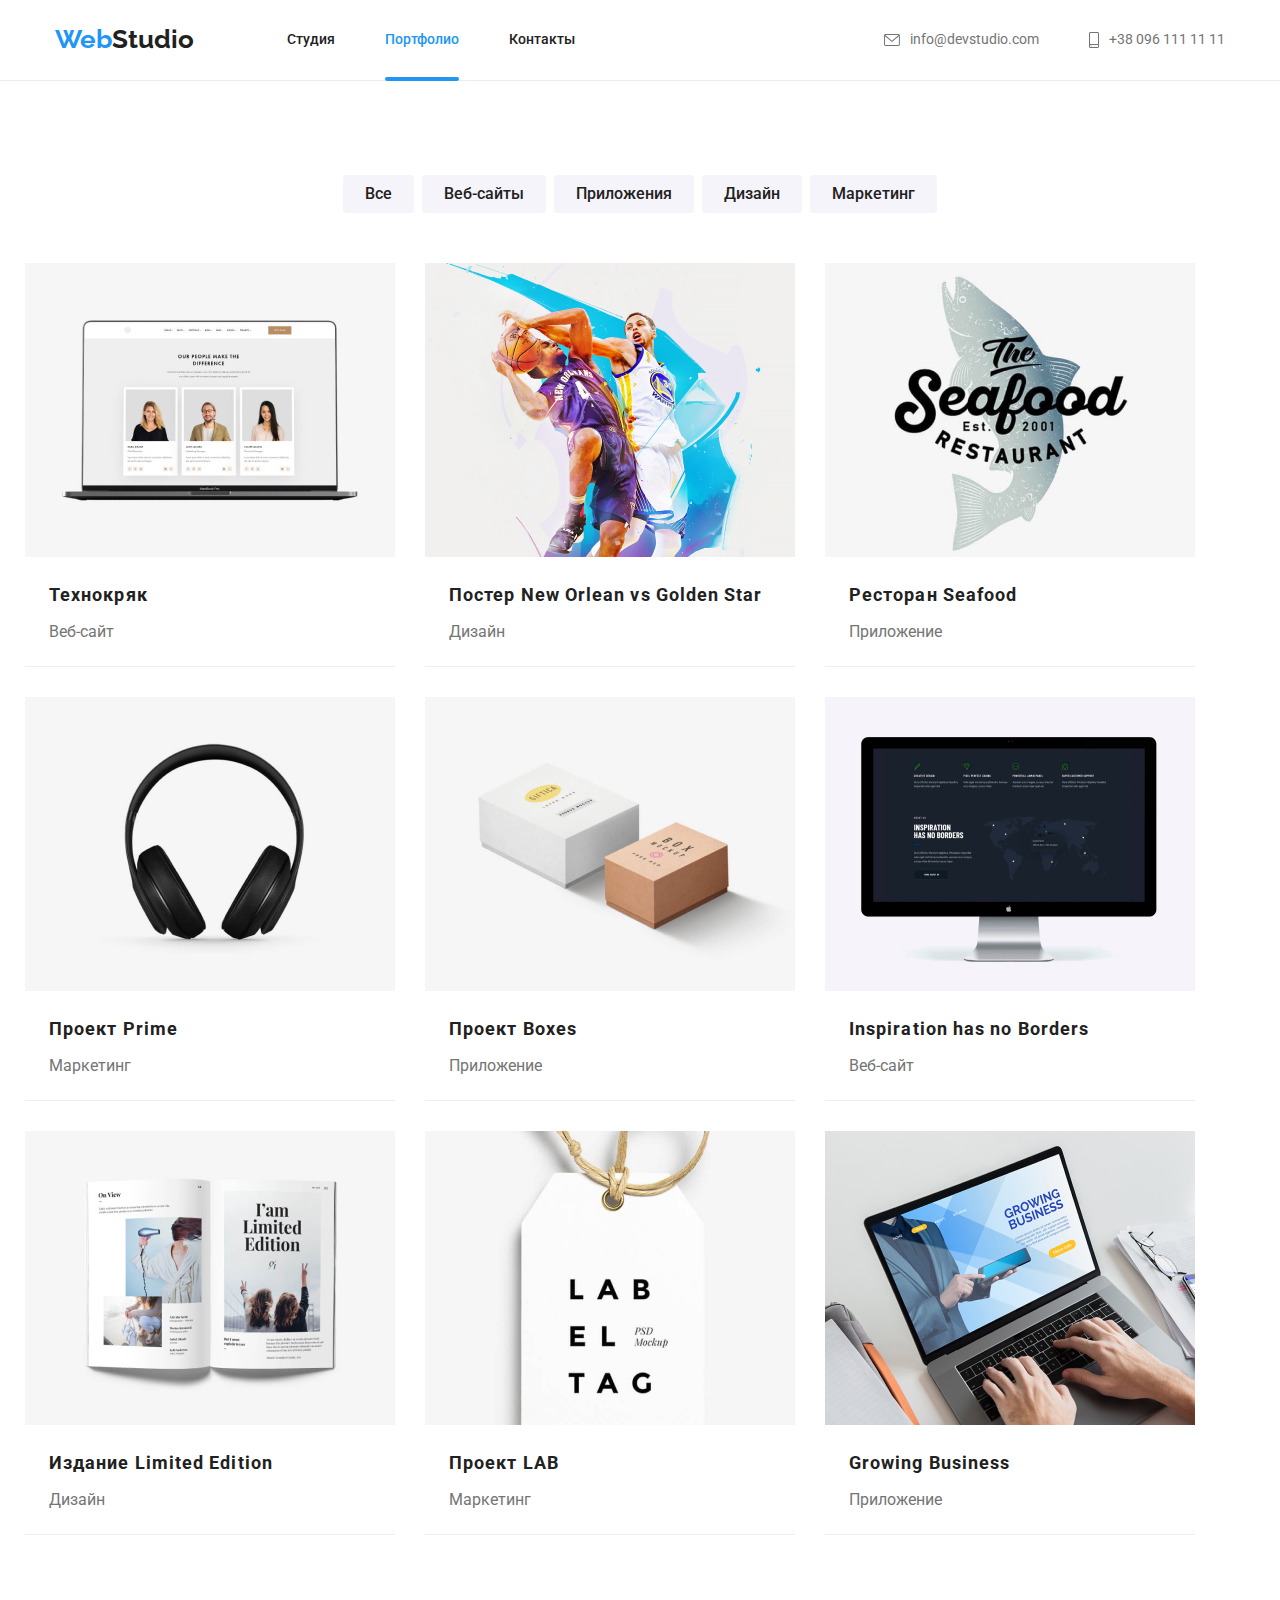
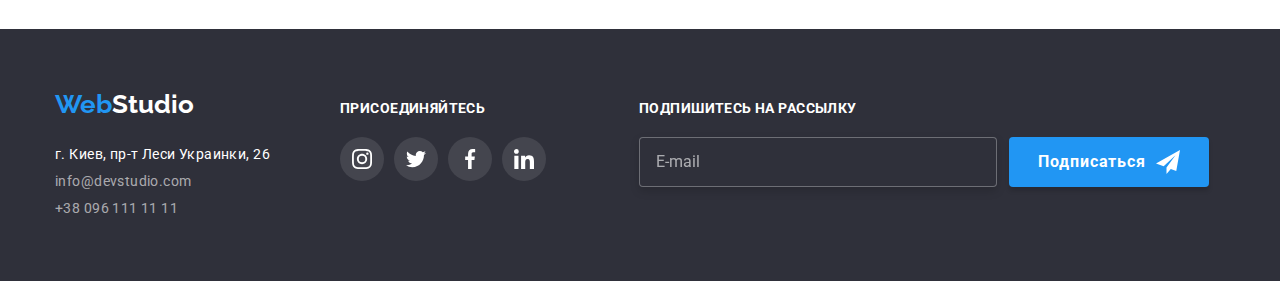
==== portfolio.html @ 7eef2702 "added files" ====
<!DOCTYPE html>
<html lang="ru">

<head>
    <meta charset="UTF-8">
    <meta http-equiv="X-UA-Compatible" content="IE=edge">
    <meta name="viewport" content="width=device-width, initial-scale=1.0">
    <title>Портфолио</title>
    <link
        href="https://fonts.googleapis.com/css2?family=Raleway:wght@700&family=Roboto:ital,wght@0,500;0,700;0,900;1,400&display=swap"
        rel="stylesheet">
    <link rel="stylesheet" href="https://cdnjs.cloudflare.com/ajax/libs/modern-normalize/1.1.0/modern-normalize.min.css">
    <link rel="stylesheet" href="./css/portfolio.min.css">
</head>

<body>
    <!--Шапка страницы-->
    <header class="page-header">
        <!--Навигация на другие страницы-->
        <nav class="container navigation">
            <a href="#" class="logo link">Web<span class="logo-header">Studio</span></a>
            <ul class="site-nav list">
                <li class="site-nav__item">
                    <a href="./index.html" class="site-nav__link link">Студия</a>
                </li>
                <li class="site-nav__item">
                    <a href="./portfolio.html" class="site-nav__link link site-nav__link--active">Портфолио</a>
                </li>
                <li class="site-nav__item">
                    <a href="#" class="site-nav__link link">Контакты</a>
                </li>
            </ul>
    
            <ul class="list auth-nav">
                <li class="auth-nav__item">
                    <a href="mailto:info@devstudio.com" class="link">
                        <svg class="auth-nav-icon" width="16px" height="12px">
                            <use href="./images/icons.svg#icon-envelope-hover"></use>
                        </svg>
                        info@devstudio.com
                    </a>
                </li>
                <li class="auth-nav__item">
                    <a href="tel:+380961111111" class="link">
                        <svg class="auth-nav-icon" width="10px" height="16px">
                            <use href="./images/icons.svg#icon-smartphone"></use>
                        </svg> +38 096 111 11 11
                    </a>
                </li>
            </ul>
        </nav>
    </header>


<!--Уникальный контент страницы-->
<main>
    <!-- specialization-section -->
    <section class="specialization-section">
        <div class="container">
        <h1 hidden>Наши работы</h1>
        <ul class="list specialization-box">
            <li class="specialization-box__item"><button type="button" class="button button-filter" style="
              border: none;
            ">Все</button></li>
            <li class="specialization-box__item"><button type="button" class="button button-filter" style="
              border: none;
            ">Веб-сайты</button></li>
            <li class="specialization-box__item"><button type="button" class="button button-filter" style="
              border: none;
            ">Приложения</button></li>
            <li class="specialization-box__item"><button type="button" class="button button-filter" style="
              border: none;
            ">Дизайн</button></li>
            <li class="specialization-box__item"><button type="button" class="button button-filter" style="
              border: none;
            ">Маркетинг</button></li>
        </ul>
         <!-- Card set -->
        <ul class="list card-set">
            <li class="card-set__item">
                <div class="samples-card">
                    <a href="#" class="samples-card__link link">
                        <div class="samples-card-thumb">
                <img src="./images/img_portfolio1.jpg" alt="Изображение нашего сайта" width="370" height="294">
                <p class="samples-card-thumb__text">Технокряк это современная площадка распространения коронавируса. Компании используют эту
                    платформу для цифрового
                    шпионажа и атак на защищённые сервера конкурентов.</p>
                </div>
                <div class="samples-card-content">
                <h2 class="samples-card-content__title">Технокряк</h2>
                <p class="samples-card-content__paragraph">Веб-сайт</p>
                </div>
            </a>
            </div>
            </li>

            <li class="card-set__item">
                <div class="samples-card">
                <a href="#" class="samples-card__link link">
                    <div class="samples-card-thumb">
                <img src="./images/img_portfolio2.jpg" alt="Изображение постера" width="370" height="294">
                <p class="samples-card-thumb__text">Технокряк это современная площадка распространения коронавируса. Компании используют эту
                    платформу для цифрового
                    шпионажа и атак на защищённые сервера конкурентов.</p>
                </div>
                <div class="samples-card-content">
                    <h2 class="samples-card-content__title">Постер New Orlean vs Golden Star</h2>
                <p  class="samples-card-content__paragraph">Дизайн</p>
                </div>
                </a>
                </div>
            </li>

            <li class="card-set__item">
                <div class="samples-card">
                    <a href="#" class="samples-card__link link">
                         <div class="samples-card-thumb">
                <img src="./images/img_portfolio3.jpg" alt="Логотип ресторана" width="370" height="294">
                <p class="samples-card-thumb__text">Технокряк это современная площадка распространения коронавируса. Компании используют эту
                    платформу для цифрового
                    шпионажа и атак на защищённые сервера конкурентов.</p>
                </div>
                <div class="samples-card-content">
                    <h2 class="samples-card-content__title">Ресторан Seafood</h2>
                <p  class="samples-card-content__paragraph">Приложение</p>
                </div>
                </a>
                </div>
            </li>
            
            <li class="card-set__item">
                <div class="samples-card">
                    <a href="#" class="samples-card__link link">
                        <div class="samples-card-thumb">
                <img src="./images/img_portfolio4.jpg" alt="Изображение наушников" width="370" height="294">
                <p class="samples-card-thumb__text">Технокряк это современная площадка распространения коронавируса. Компании используют эту
                    платформу для цифрового
                    шпионажа и атак на защищённые сервера конкурентов.</p>
                </div>
                <div class="samples-card-content">
                <h2 class="samples-card-content__title">Проект Prime</h2>
                <p class="samples-card-content__paragraph">Маркетинг</p>
                </div>
                </a>
                </div>
            </li>

            <li class="card-set__item">
                <div class="samples-card">
                    <a href="#" class="samples-card__link link">
                        <div class="samples-card-thumb">
                <img src="./images/img_portfolio5.jpg" alt="Изображение двух контейнеров" width="370" height="294">
                <p class="samples-card-thumb__text">Технокряк это современная площадка распространения коронавируса. Компании используют эту
                    платформу для цифрового
                    шпионажа и атак на защищённые сервера конкурентов.</p>
                </div>
                <div class="samples-card-content">
                <h2 class="samples-card-content__title">Проект Boxes</h2>
                <p class="samples-card-content__paragraph">Приложение</p>
                </div>
                </a>
                </div>
            </li>

            <li class="card-set__item">
                <div class="samples-card">
                    <a href="#" class="samples-card__link link">
                        <div class="samples-card-thumb">
                <img src="./images/img_portfolio6.jpg" alt="Изображение монитора" width="370" height="294">
                <p class="samples-card-thumb__text">Технокряк это современная площадка распространения коронавируса. Компании используют эту
                    платформу для цифрового
                    шпионажа и атак на защищённые сервера конкурентов.</p>
                </div>
                <div class="samples-card-content">
                <h2 class="samples-card-content__title">Inspiration has no Borders</h2>
                <p class="samples-card-content__paragraph">Веб-сайт</p>
                </div>
                </a>
                </div>
            </li>

            <li class="card-set__item">
                <div class="samples-card">
                    <a href="#" class="samples-card__link link">
                        <div class="samples-card-thumb">
                <img src="./images/img_portfolio7.jpg" alt="Изображение журнала" width="370" height="294">
                <p class="samples-card-thumb__text">Технокряк это современная площадка распространения коронавируса. Компании используют эту
                    платформу для цифрового
                    шпионажа и атак на защищённые сервера конкурентов.</p>
                </div>
                <div class="samples-card-content">
                <h2 class="samples-card-content__title">Издание Limited Edition</h2>
                <p class="samples-card-content__paragraph">Дизайн</p>
                </div>
                </a>
                </div>
            </li>

            <li class="card-set__item">
                <div class="samples-card">
                    <a href="#" class="samples-card__link link">
                        <div class="samples-card-thumb">
                <img src="./images/img_portfolio8.jpg" alt="Изображение мокапа" width="370" height="294">
                <p class="samples-card-thumb__text">Технокряк это современная площадка распространения коронавируса. Компании используют эту
                    платформу для цифрового
                    шпионажа и атак на защищённые сервера конкурентов.</p>
                </div>
                <div class="samples-card-content">
                <h2 class="samples-card-content__title">Проект LAB</h2>
                <p class="samples-card-content__paragraph">Маркетинг</p>
                </div>
                </a>
                </div>
            </li>

            <li class="card-set__item">
                <div class="samples-card">
                    <a href="#" class="samples-card__link link">
                        <div class="samples-card-thumb">
                <img src="./images/img_portfolio9.jpg" alt="Изображение ноутбука" width="370" height="294">
                <p class="samples-card-thumb__text">Технокряк это современная площадка распространения коронавируса. Компании используют эту
                    платформу для цифрового
                    шпионажа и атак на защищённые сервера конкурентов.</p>
                </div>
                <div class="samples-card-content">
                <h2 class="samples-card-content__title">Growing Business</h2>
                <p class="samples-card-content__paragraph">Приложение</p>
                </div>
                </a>
                </div>
            </li>
        </ul>
        </div>
    </section>
</main>

<!--Подвал страницы-->
<footer class="footer-section">
    <div class="container footer-section__container">
        <div class="footer-contacts">
            <a href="#" class="logo link">Web<span class="logo-footer">Studio</span></a>
            <address class="address-section">
                <ul class="list address-list">
                    <li>
                        <a href="https://goo.gl/maps/5yWBygAn3DSMYk9E9" class="link address-list__link">г. Киев, пр-т
                            Леси Украинки,
                            26</a>
                    </li>
                    <li>
                        <a href="mailto:info@devstudio.com" class="link address-list__contacts">info@devstudio.com</a>
                    </li>
                    <li>
                        <a href="tel:+380961111111" class="address-list__contacts">+38 096 111 11 11</a>
                    </li>
                </ul>
            </address>
        </div>
        <div class="footer-social-links">
            <h3 class="footer-social-links__title">присоединяйтесь</h3>
            <ul class="footer-social-list list">
                <li class="footer-social-list__item">
                    <a href="#" class="footer-social-list__link link" aria-label="instagram">
                        <svg class="footer-social-list__icon" width="20" height="20">
                            <use href="images/icons.svg#icon-instagram-2"></use>
                        </svg>
                    </a>
                </li>
                <li class="footer-social-list__item">
                    <a href="#" class="footer-social-list__link link" aria-label="instagram">
                        <svg class="footer-social-list__icon" width="20" height="20">
                            <use href="images/icons.svg#icon-twitter-1"></use>
                        </svg>
                    </a>
                </li>
                <li class="footer-social-list__item">
                    <a href="#" class="footer-social-list__link link" aria-label="instagram">
                        <svg class="footer-social-list__icon" width="20" height="20">
                            <use href="images/icons.svg#icon-facebook-1"></use>
                        </svg>
                    </a>
                </li>
                <li class="footer-social-list__item">
                    <a href="#" class="footer-social-list__link link" aria-label="instagram">
                        <svg class="footer-social-list__icon" width="20" height="20">
                            <use href="images/icons.svg#icon-linkedin-1"></use>
                        </svg>
                    </a>
                </li>
            </ul>
        </div>

        <form>
            <label for="email">
                <span class="subscription__title">подпишитесь на рассылку</span>
            </label>
            <div class="subscription">
                <input type="email" name="email" id="email" placeholder="E-mail" class="subscription__input-footer">
                <div>
                    <button type="submit" class="button-form">Подписаться
                        <svg class="subscription__icon" width="24" height="24">
                            <use href="/images/icons.svg#icon-icon-send"></use>
                        </svg>
                    </button>
                </div>
            </div>
        </form>
    </div>
</footer>
</body>

</html>
---- css/portfolio.min.css ----
body{background-color:#fff;color:#757575;font-family:Roboto, sans-serif}img{display:block;max-width:100%;height:auto}.container{width:1200px;margin-left:auto;margin-right:auto;padding:0 15px}.link{color:inherit;text-decoration:none;-webkit-transition:color var(--animation-time) var(--main-timing-function);-o-transition:color var(--animation-time) var(--main-timing-function);transition:color var(--animation-time) var(--main-timing-function)}.link:hover,.link:focus{color:#2196f3}h1,h2,h3,h4,h5,h6,p,ul{margin-top:0;margin-bottom:0}.list{list-style:none;margin:0;padding:0}.logo{color:#2196f3;font-family:Raleway, sans-serif;font-weight:bold;font-size:26px;line-height:1.2}.logo-header{color:#212121}.logo-footer{color:#fff;margin-bottom:20px}.button{display:inline-block;-webkit-border-radius:4px;border-radius:4px;border:none;color:#212121;font-family:Roboto, sans-serif;font-size:16px;line-height:1.6;cursor:pointer;text-align:center;-webkit-transition:background-color 250ms cubic-bezier(0.4, 0, 0.2, 1),color 250ms cubic-bezier(0.4, 0, 0.2, 1);-o-transition:background-color 250ms cubic-bezier(0.4, 0, 0.2, 1),color 250ms cubic-bezier(0.4, 0, 0.2, 1);transition:background-color 250ms cubic-bezier(0.4, 0, 0.2, 1),color 250ms cubic-bezier(0.4, 0, 0.2, 1)}.button-filter{font-family:Roboto, sans-serif;font-weight:500;font-size:16px;line-height:1.6;background-color:#f5f4fa;padding:6px 22px;-webkit-box-align:center;-webkit-align-items:center;-ms-flex-align:center;align-items:center}.button-filter:focus,.button-filter:hover{background-color:#2196f3;color:#fff;-webkit-box-shadow:0px 3px 1px rgba(0,0,0,0.1),0px 1px 2px rgba(0,0,0,0.08),0px 2px 2px rgba(0,0,0,0.12);box-shadow:0px 3px 1px rgba(0,0,0,0.1),0px 1px 2px rgba(0,0,0,0.08),0px 2px 2px rgba(0,0,0,0.12)}.button-studio{font-family:Roboto, sans-serif;font-weight:bold;font-size:16px;line-height:1.9;letter-spacing:0.06em;color:#fff;background-color:#2196f3;padding:10px 32px;min-width:200px;border:none}.visually-hidden{position:absolute;clip:rect(0 0 0 0);width:1px;height:1px;margin:-1px}.page-header{border-bottom:1px solid #ececec}.auth-nav-icon{margin-right:10px;fill:currentColor}.site-nav{display:-webkit-box;display:-webkit-flex;display:-ms-flexbox;display:flex;margin-left:93px}.site-nav .site-nav__item+.site-nav__item{margin-left:50px}.site-nav .link{display:block;color:#212121;font-weight:500;font-size:14px;line-height:1.14}.site-nav__link{position:relative;display:block;padding-top:15px;padding-bottom:15px}.site-nav__link.site-nav__link--active::after{content:"";position:absolute;left:0;bottom:-18px;width:100%;height:4px;background-color:#2196f3;-webkit-border-radius:2px;border-radius:2px;-webkit-transform:scaleX(1);-ms-transform:scaleX(1);transform:scaleX(1)}.site-nav__link::after{content:"";-webkit-transform:scaleX(0);-ms-transform:scaleX(0);transform:scaleX(0);-webkit-transition:-webkit-transform 250ms cubic-bezier(0.4, 0, 0.2, 1);transition:-webkit-transform 250ms cubic-bezier(0.4, 0, 0.2, 1);-o-transition:transform 250ms cubic-bezier(0.4, 0, 0.2, 1);transition:transform 250ms cubic-bezier(0.4, 0, 0.2, 1);transition:transform 250ms cubic-bezier(0.4, 0, 0.2, 1), -webkit-transform 250ms cubic-bezier(0.4, 0, 0.2, 1)}.site-nav__link:hover::after,.site-nav__link:focus::after{content:"";position:absolute;left:0;bottom:-18px;width:100%;height:4px;background-color:#2196f3;-webkit-border-radius:2px;border-radius:2px;-webkit-transform:scaleX(1);-ms-transform:scaleX(1);transform:scaleX(1)}.auth-nav{display:-webkit-box;display:-webkit-flex;display:-ms-flexbox;display:flex;margin-left:auto;-webkit-box-align:center;-webkit-align-items:center;-ms-flex-align:center;align-items:center}.auth-nav .auth-nav__item+.auth-nav__item{margin-left:50px}.auth-nav .link{display:-webkit-box;display:-webkit-flex;display:-ms-flexbox;display:flex;-webkit-box-align:center;-webkit-align-items:center;-ms-flex-align:center;align-items:center;font-family:Roboto;font-weight:500px;font-size:14px;line-height:1.14;letter-spacing:2%}.site-nav__link.site-nav__link--active{color:#2196f3}.navigation{display:-webkit-box;display:-webkit-flex;display:-ms-flexbox;display:flex;-webkit-box-align:center;-webkit-align-items:center;-ms-flex-align:center;align-items:center;-webkit-box-pack:justify;-webkit-justify-content:space-between;-ms-flex-pack:justify;justify-content:space-between;padding-top:15px;padding-bottom:15px;min-height:80px}.specialization-section{margin-top:94px;margin-bottom:94px;-webkit-box-align:center;-webkit-align-items:center;-ms-flex-align:center;align-items:center}.specialization-box{display:-webkit-box;display:-webkit-flex;display:-ms-flexbox;display:flex;-webkit-box-pack:center;-webkit-justify-content:center;-ms-flex-pack:center;justify-content:center;margin-bottom:50px;margin-top:94px}.specialization-box .specialization-box__item+.specialization-box__item{margin-left:8px}.specialization-box__item{font-family:Roboto, sans-serif}.card-set{display:-webkit-box;display:-webkit-flex;display:-ms-flexbox;display:flex;-webkit-flex-wrap:wrap;-ms-flex-wrap:wrap;flex-wrap:wrap;margin-left:-30px}.card-set__item{margin-left:30px;margin-top:30px;border-bottom:1px solid #eeeeee;min-height:404px;cursor:pointer}.card-set__item:hover,.card-set__item:focus{-webkit-box-shadow:0px 1px 1px rgba(0,0,0,0.12),0px 4px 4px rgba(0,0,0,0.06),1px 4px 6px rgba(0,0,0,0.16);box-shadow:0px 1px 1px rgba(0,0,0,0.12),0px 4px 4px rgba(0,0,0,0.06),1px 4px 6px rgba(0,0,0,0.16)}.card-set__item:nth-child(-n+3){margin-top:0}.card-set__item:nth-child(3n+1){margin-left:0}.samples-card-content__paragraph{font-size:16px;font-weight:400px;line-height:1.9;padding-left:24px;margin-bottom:12px}.samples-card-content__title{color:#212121;font-family:Roboto, sans-serif;font-size:18px;line-height:2;letter-spacing:0.06em;padding-right:24px;padding-left:24px;margin-top:20px;margin-bottom:4px}.samples-card__link:hover,.samples-card__link:focus{color:#757575}.samples-card-thumb{display:block;position:relative;overflow:hidden}.samples-card-thumb__text{position:absolute;top:0;left:0;width:100%;height:100%;-webkit-transform:translateY(100%);-ms-transform:translateY(100%);transform:translateY(100%);-webkit-transition:-webkit-transform 250ms cubic-bezier(0.4, 0, 0.2, 1);transition:-webkit-transform 250ms cubic-bezier(0.4, 0, 0.2, 1);-o-transition:transform 250ms cubic-bezier(0.4, 0, 0.2, 1);transition:transform 250ms cubic-bezier(0.4, 0, 0.2, 1);transition:transform 250ms cubic-bezier(0.4, 0, 0.2, 1), -webkit-transform 250ms cubic-bezier(0.4, 0, 0.2, 1);padding-left:24px;padding-right:24px;padding-top:63px;padding-bottom:63px;font-family:Roboto, sans-serif;font-size:18px;line-height:1.56;font-weight:400;letter-spacing:0.03em;color:#fff;background-color:rgba(33,150,243,0.9)}.samples-card:hover .samples-card-thumb__text,.samples-card:focus .samples-card-thumb__text{-webkit-transform:translateY(0);-ms-transform:translateY(0);transform:translateY(0)}.footer-section{display:-webkit-box;display:-webkit-flex;display:-ms-flexbox;display:flex;padding-top:60px;padding-bottom:60px;background-color:#2f303a}.footer-section__container{display:-webkit-box;display:-webkit-flex;display:-ms-flexbox;display:flex;-webkit-box-align:baseline;-webkit-align-items:baseline;-ms-flex-align:baseline;align-items:baseline;padding-left:15px;padding-right:15px}.address-section{height:81px;font-style:normal;line-height:1.7}.address-list{display:block}.address-list:not(:last-child){margin-bottom:9px}.address-map{color:#fff;line-height:1.7;text-decoration:none}.address-list__link{color:#fff;font-size:14px;line-height:1.7;letter-spacing:0.03em}.address-list__contacts{color:rgba(255,255,255,0.6);margin-top:9px;font-size:14px;line-height:1.7;letter-spacing:0.03em;text-decoration:none}.footer-contacts .logo{display:block;margin-bottom:20px}.footer-social-links{margin-left:70px;margin-right:93px}.footer-social-links__title{font-family:Roboto;font-style:normal;font-weight:bold;font-size:14px;line-height:1.3;letter-spacing:0.03em;text-transform:uppercase;color:#ffffff;margin-bottom:20px}.footer-social-list{display:-webkit-box;display:-webkit-flex;display:-ms-flexbox;display:flex}.footer-social-list__item{display:-webkit-box;display:-webkit-flex;display:-ms-flexbox;display:flex;height:44px;width:44px}.footer-social-list__item:not(:last-child){margin-right:10px}.footer-social-list__link{display:-webkit-box;display:-webkit-flex;display:-ms-flexbox;display:flex;-webkit-box-align:center;-webkit-align-items:center;-ms-flex-align:center;align-items:center;-webkit-box-pack:center;-webkit-justify-content:center;-ms-flex-pack:center;justify-content:center;width:100%;height:100%;background-color:rgba(255,255,255,0.1);-webkit-border-radius:50px;border-radius:50px;-webkit-transition:fill 250ms cubic-bezier(0.4, 0, 0.2, 1),background-color 250ms cubic-bezier(0.4, 0, 0.2, 1);-o-transition:fill 250ms cubic-bezier(0.4, 0, 0.2, 1),background-color 250ms cubic-bezier(0.4, 0, 0.2, 1);transition:fill 250ms cubic-bezier(0.4, 0, 0.2, 1),background-color 250ms cubic-bezier(0.4, 0, 0.2, 1)}.footer-social-list__link:hover,.footer-social-list__link:focus{fill:#fff;background-color:#2196f3;-webkit-border-radius:50px;border-radius:50px}.footer-social-list__icon{fill:#fff}.subscription{display:-webkit-box;display:-webkit-flex;display:-ms-flexbox;display:flex;-webkit-box-align:end;-webkit-align-items:flex-end;-ms-flex-align:end;align-items:flex-end}.subscription__title{font-family:Roboto;font-style:normal;font-weight:bold;font-size:14px;line-height:1.14;letter-spacing:0.03em;text-transform:uppercase;color:#ffffff}.subscription__input-footer{margin-top:20px;min-width:358px;min-height:50px;background:#2f303a;color:#fff;border:1px solid rgba(255,255,255,0.3);-webkit-box-sizing:border-box;box-sizing:border-box;-webkit-filter:drop-shadow(0px 4px 4px rgba(0,0,0,0.15));filter:drop-shadow(0px 4px 4px rgba(0,0,0,0.15));-webkit-border-radius:4px;border-radius:4px;font-family:Roboto;font-style:normal;font-weight:normal;font-size:16px;line-height:1.25;padding-left:16px;padding-top:14px;padding-bottom:14px;-webkit-transition:fill 250ms cubic-bezier(0.4, 0, 0.2, 1),background-color 250ms cubic-bezier(0.4, 0, 0.2, 1);-o-transition:fill 250ms cubic-bezier(0.4, 0, 0.2, 1),background-color 250ms cubic-bezier(0.4, 0, 0.2, 1);transition:fill 250ms cubic-bezier(0.4, 0, 0.2, 1),background-color 250ms cubic-bezier(0.4, 0, 0.2, 1)}.subscription__input-footer:focus,.subscription__input-footer:hover{border-color:#2196f3}.subscription__input-footer::-webkit-input-placeholder{color:rgba(255,255,255,0.6)}.subscription__input-footer:-ms-input-placeholder{color:rgba(255,255,255,0.6)}.subscription__input-footer::-ms-input-placeholder{color:rgba(255,255,255,0.6)}.subscription__input-footer::placeholder{color:rgba(255,255,255,0.6)}.button-form{display:-webkit-box;display:-webkit-flex;display:-ms-flexbox;display:flex;-webkit-box-align:center;-webkit-align-items:center;-ms-flex-align:center;align-items:center;-webkit-box-pack:center;-webkit-justify-content:center;-ms-flex-pack:center;justify-content:center;min-width:200px;min-height:50px;background:#2196f3;-webkit-box-shadow:0px 4px 4px rgba(0,0,0,0.15);box-shadow:0px 4px 4px rgba(0,0,0,0.15);-webkit-border-radius:4px;border-radius:4px;border:none;font-family:Roboto;font-style:normal;font-weight:bold;font-size:16px;line-height:1.9;letter-spacing:0.06em;color:#ffffff;padding:0;margin-left:12px;cursor:pointer}.subscription__icon{fill:#fff;margin-left:10px}
/*# sourceMappingURL=portfolio.min.css.map */
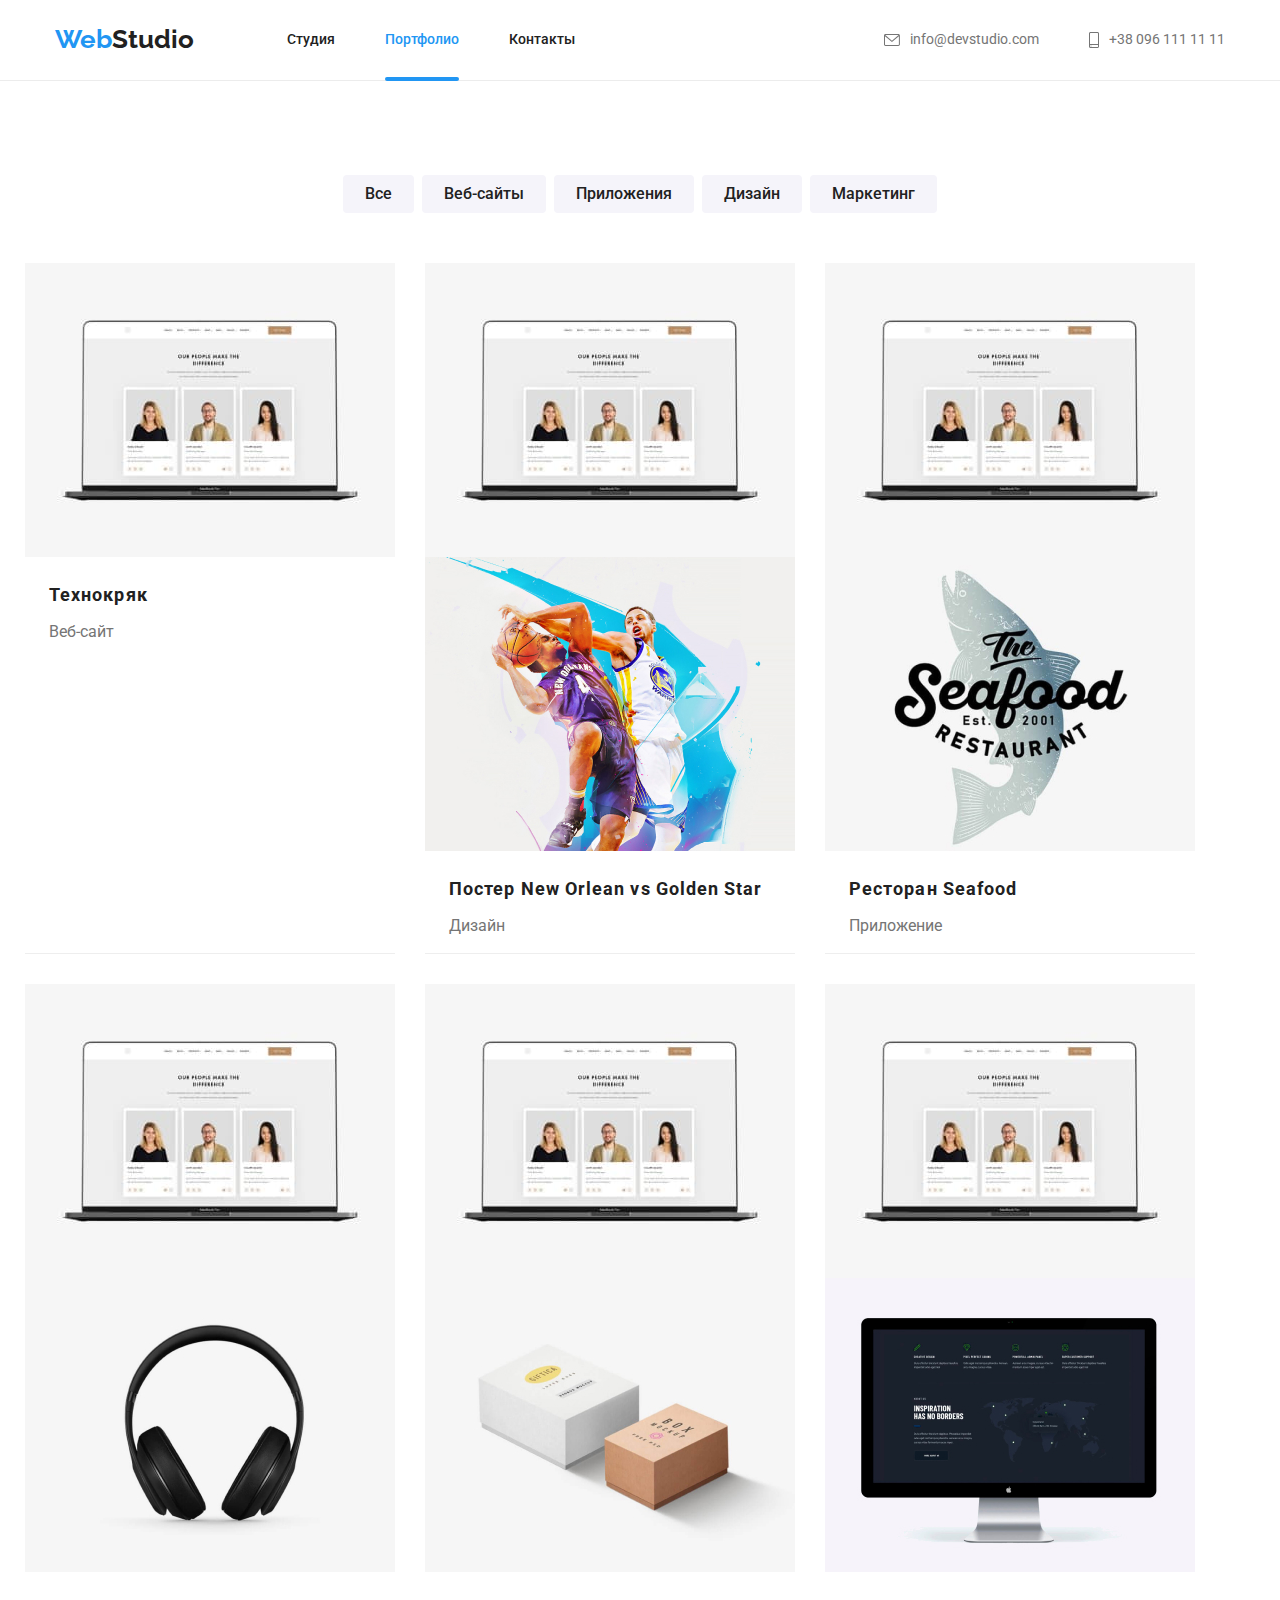
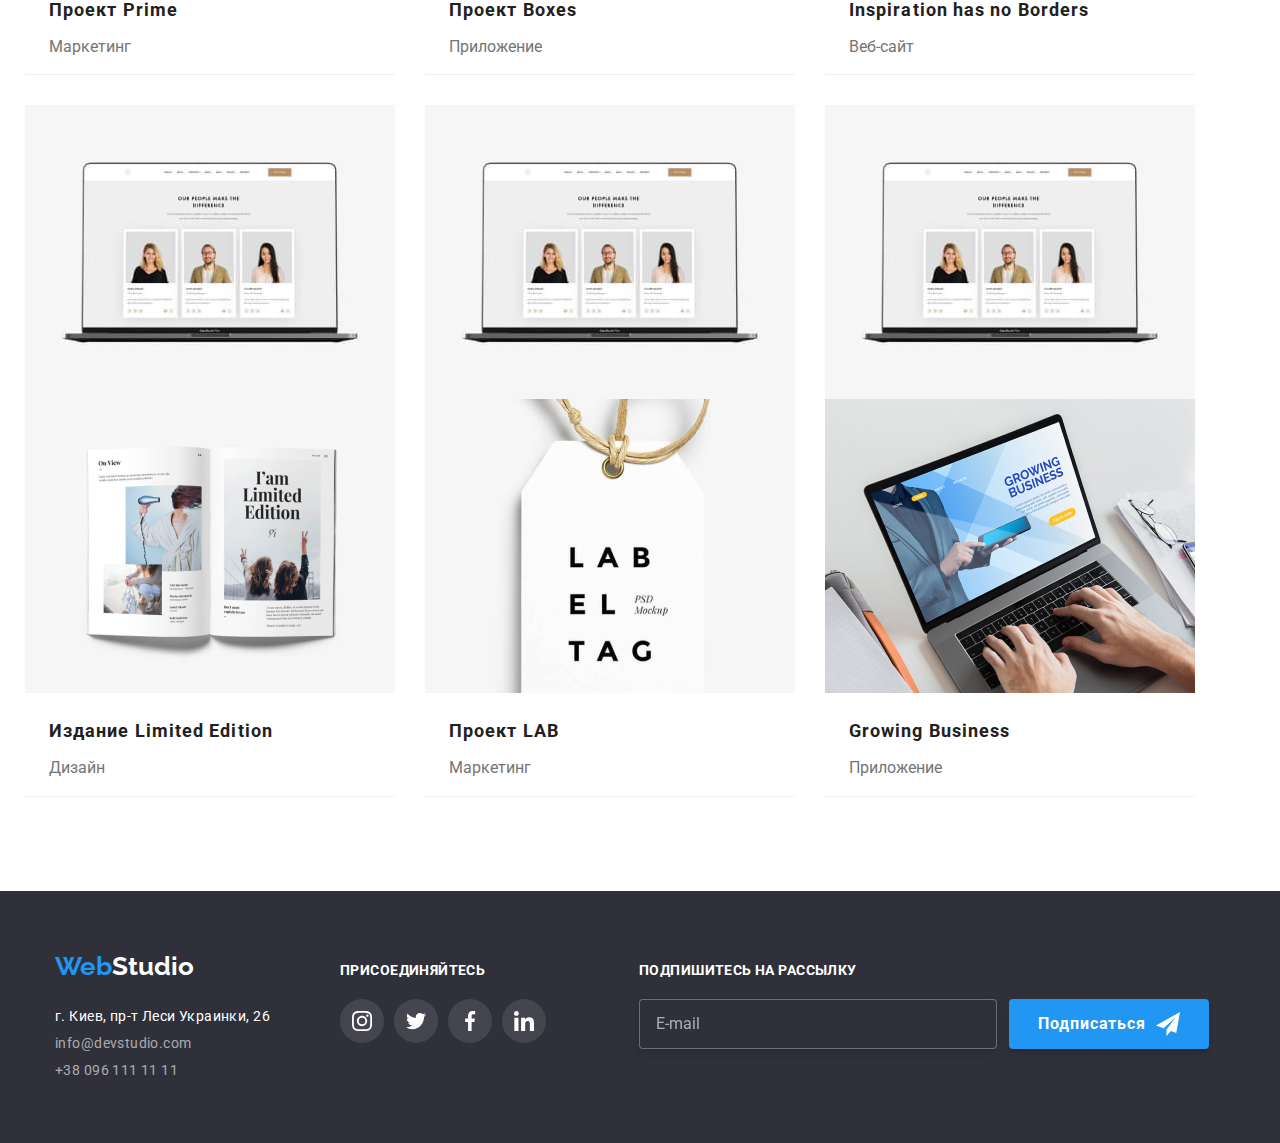
==== commit d64f9451: "added files to portfolio" ====
--- a/portfolio.html
+++ b/portfolio.html
@@ -81,7 +81,15 @@
                 <div class="samples-card">
                     <a href="#" class="samples-card__link link">
                         <div class="samples-card-thumb">
-                <img src="./images/img_portfolio1.jpg" alt="Изображение нашего сайта" width="370" height="294">
+                            <picture>
+                                <source media="(min-width: 1200px)" srcset="./images/techno-desktop-1x.jpg 1x,
+                                                                            ./images/techno-desktop-2x.jpg 2x">
+                                <source media="(min-width: 768px) and (max-width: 1199px)" srcset="./images/techno-tablet-1x.jpg 1x,
+                                                                            ./images/techno-tablet-2x.jpg 2x">
+                                <source media="(max-width: 767px)" srcset="./images/techno-mobile-1x.jpg 1x,
+                                                                            ./images/techno-mobile-2x.jpg 2x">
+                                <img src="./images/techno-desktop-1x.jpg" alt="Изображение нашего сайта">
+                            </picture>
                 <p class="samples-card-thumb__text">Технокряк это современная площадка распространения коронавируса. Компании используют эту
                     платформу для цифрового
                     шпионажа и атак на защищённые сервера конкурентов.</p>
@@ -98,6 +106,15 @@
                 <div class="samples-card">
                 <a href="#" class="samples-card__link link">
                     <div class="samples-card-thumb">
+                                <picture>
+                                    <source media="(min-width: 1200px)" srcset="./images/techno-desktop-1x.jpg 1x,
+                                                                                                            ./images/techno-desktop-2x.jpg 2x">
+                                    <source media="(min-width: 768px) and (max-width: 1199px)" srcset="./images/techno-tablet-1x.jpg 1x,
+                                                                                                            ./images/techno-tablet-2x.jpg 2x">
+                                    <source media="(max-width: 767px)" srcset="./images/techno-mobile-1x.jpg 1x,
+                                                                                                            ./images/techno-mobile-2x.jpg 2x">
+                                    <img src="./images/techno-desktop-1x.jpg" alt="Изображение нашего сайта">
+                                </picture>
                 <img src="./images/img_portfolio2.jpg" alt="Изображение постера" width="370" height="294">
                 <p class="samples-card-thumb__text">Технокряк это современная площадка распространения коронавируса. Компании используют эту
                     платформу для цифрового
@@ -115,6 +132,15 @@
                 <div class="samples-card">
                     <a href="#" class="samples-card__link link">
                          <div class="samples-card-thumb">
+                                    <picture>
+                                        <source media="(min-width: 1200px)" srcset="./images/techno-desktop-1x.jpg 1x,
+                                                                                                                ./images/techno-desktop-2x.jpg 2x">
+                                        <source media="(min-width: 768px) and (max-width: 1199px)" srcset="./images/techno-tablet-1x.jpg 1x,
+                                                                                                                ./images/techno-tablet-2x.jpg 2x">
+                                        <source media="(max-width: 767px)" srcset="./images/techno-mobile-1x.jpg 1x,
+                                                                                                                ./images/techno-mobile-2x.jpg 2x">
+                                        <img src="./images/techno-desktop-1x.jpg" alt="Изображение нашего сайта">
+                                    </picture>
                 <img src="./images/img_portfolio3.jpg" alt="Логотип ресторана" width="370" height="294">
                 <p class="samples-card-thumb__text">Технокряк это современная площадка распространения коронавируса. Компании используют эту
                     платформу для цифрового
@@ -132,6 +158,15 @@
                 <div class="samples-card">
                     <a href="#" class="samples-card__link link">
                         <div class="samples-card-thumb">
+                                    <picture>
+                                        <source media="(min-width: 1200px)" srcset="./images/techno-desktop-1x.jpg 1x,
+                                                                                                                ./images/techno-desktop-2x.jpg 2x">
+                                        <source media="(min-width: 768px) and (max-width: 1199px)" srcset="./images/techno-tablet-1x.jpg 1x,
+                                                                                                                ./images/techno-tablet-2x.jpg 2x">
+                                        <source media="(max-width: 767px)" srcset="./images/techno-mobile-1x.jpg 1x,
+                                                                                                                ./images/techno-mobile-2x.jpg 2x">
+                                        <img src="./images/techno-desktop-1x.jpg" alt="Изображение нашего сайта">
+                                    </picture>
                 <img src="./images/img_portfolio4.jpg" alt="Изображение наушников" width="370" height="294">
                 <p class="samples-card-thumb__text">Технокряк это современная площадка распространения коронавируса. Компании используют эту
                     платформу для цифрового
@@ -149,6 +184,15 @@
                 <div class="samples-card">
                     <a href="#" class="samples-card__link link">
                         <div class="samples-card-thumb">
+                                    <picture>
+                                        <source media="(min-width: 1200px)" srcset="./images/techno-desktop-1x.jpg 1x,
+                                                                                                                ./images/techno-desktop-2x.jpg 2x">
+                                        <source media="(min-width: 768px) and (max-width: 1199px)" srcset="./images/techno-tablet-1x.jpg 1x,
+                                                                                                                ./images/techno-tablet-2x.jpg 2x">
+                                        <source media="(max-width: 767px)" srcset="./images/techno-mobile-1x.jpg 1x,
+                                                                                                                ./images/techno-mobile-2x.jpg 2x">
+                                        <img src="./images/techno-desktop-1x.jpg" alt="Изображение нашего сайта">
+                                    </picture>
                 <img src="./images/img_portfolio5.jpg" alt="Изображение двух контейнеров" width="370" height="294">
                 <p class="samples-card-thumb__text">Технокряк это современная площадка распространения коронавируса. Компании используют эту
                     платформу для цифрового
@@ -166,6 +210,15 @@
                 <div class="samples-card">
                     <a href="#" class="samples-card__link link">
                         <div class="samples-card-thumb">
+                                    <picture>
+                                        <source media="(min-width: 1200px)" srcset="./images/techno-desktop-1x.jpg 1x,
+                                                                                                                ./images/techno-desktop-2x.jpg 2x">
+                                        <source media="(min-width: 768px) and (max-width: 1199px)" srcset="./images/techno-tablet-1x.jpg 1x,
+                                                                                                                ./images/techno-tablet-2x.jpg 2x">
+                                        <source media="(max-width: 767px)" srcset="./images/techno-mobile-1x.jpg 1x,
+                                                                                                                ./images/techno-mobile-2x.jpg 2x">
+                                        <img src="./images/techno-desktop-1x.jpg" alt="Изображение нашего сайта">
+                                    </picture>
                 <img src="./images/img_portfolio6.jpg" alt="Изображение монитора" width="370" height="294">
                 <p class="samples-card-thumb__text">Технокряк это современная площадка распространения коронавируса. Компании используют эту
                     платформу для цифрового
@@ -183,6 +236,15 @@
                 <div class="samples-card">
                     <a href="#" class="samples-card__link link">
                         <div class="samples-card-thumb">
+                                    <picture>
+                                        <source media="(min-width: 1200px)" srcset="./images/techno-desktop-1x.jpg 1x,
+                                                                                                                ./images/techno-desktop-2x.jpg 2x">
+                                        <source media="(min-width: 768px) and (max-width: 1199px)" srcset="./images/techno-tablet-1x.jpg 1x,
+                                                                                                                ./images/techno-tablet-2x.jpg 2x">
+                                        <source media="(max-width: 767px)" srcset="./images/techno-mobile-1x.jpg 1x,
+                                                                                                                ./images/techno-mobile-2x.jpg 2x">
+                                        <img src="./images/techno-desktop-1x.jpg" alt="Изображение нашего сайта">
+                                    </picture>
                 <img src="./images/img_portfolio7.jpg" alt="Изображение журнала" width="370" height="294">
                 <p class="samples-card-thumb__text">Технокряк это современная площадка распространения коронавируса. Компании используют эту
                     платформу для цифрового
@@ -200,6 +262,15 @@
                 <div class="samples-card">
                     <a href="#" class="samples-card__link link">
                         <div class="samples-card-thumb">
+                                    <picture>
+                                        <source media="(min-width: 1200px)" srcset="./images/techno-desktop-1x.jpg 1x,
+                                                                                                                ./images/techno-desktop-2x.jpg 2x">
+                                        <source media="(min-width: 768px) and (max-width: 1199px)" srcset="./images/techno-tablet-1x.jpg 1x,
+                                                                                                                ./images/techno-tablet-2x.jpg 2x">
+                                        <source media="(max-width: 767px)" srcset="./images/techno-mobile-1x.jpg 1x,
+                                                                                                                ./images/techno-mobile-2x.jpg 2x">
+                                        <img src="./images/techno-desktop-1x.jpg" alt="Изображение нашего сайта">
+                                    </picture>
                 <img src="./images/img_portfolio8.jpg" alt="Изображение мокапа" width="370" height="294">
                 <p class="samples-card-thumb__text">Технокряк это современная площадка распространения коронавируса. Компании используют эту
                     платформу для цифрового
@@ -217,6 +288,15 @@
                 <div class="samples-card">
                     <a href="#" class="samples-card__link link">
                         <div class="samples-card-thumb">
+                                    <picture>
+                                        <source media="(min-width: 1200px)" srcset="./images/techno-desktop-1x.jpg 1x,
+                                                                                                                ./images/techno-desktop-2x.jpg 2x">
+                                        <source media="(min-width: 768px) and (max-width: 1199px)" srcset="./images/techno-tablet-1x.jpg 1x,
+                                                                                                                ./images/techno-tablet-2x.jpg 2x">
+                                        <source media="(max-width: 767px)" srcset="./images/techno-mobile-1x.jpg 1x,
+                                                                                                                ./images/techno-mobile-2x.jpg 2x">
+                                        <img src="./images/techno-desktop-1x.jpg" alt="Изображение нашего сайта">
+                                    </picture>
                 <img src="./images/img_portfolio9.jpg" alt="Изображение ноутбука" width="370" height="294">
                 <p class="samples-card-thumb__text">Технокряк это современная площадка распространения коронавируса. Компании используют эту
                     платформу для цифрового
--- a/css/portfolio.min.css
+++ b/css/portfolio.min.css
@@ -1,2 +1,2 @@
-body{background-color:#fff;color:#757575;font-family:Roboto, sans-serif}img{display:block;max-width:100%;height:auto}.container{width:1200px;margin-left:auto;margin-right:auto;padding:0 15px}.link{color:inherit;text-decoration:none;-webkit-transition:color var(--animation-time) var(--main-timing-function);-o-transition:color var(--animation-time) var(--main-timing-function);transition:color var(--animation-time) var(--main-timing-function)}.link:hover,.link:focus{color:#2196f3}h1,h2,h3,h4,h5,h6,p,ul{margin-top:0;margin-bottom:0}.list{list-style:none;margin:0;padding:0}.logo{color:#2196f3;font-family:Raleway, sans-serif;font-weight:bold;font-size:26px;line-height:1.2}.logo-header{color:#212121}.logo-footer{color:#fff;margin-bottom:20px}.button{display:inline-block;-webkit-border-radius:4px;border-radius:4px;border:none;color:#212121;font-family:Roboto, sans-serif;font-size:16px;line-height:1.6;cursor:pointer;text-align:center;-webkit-transition:background-color 250ms cubic-bezier(0.4, 0, 0.2, 1),color 250ms cubic-bezier(0.4, 0, 0.2, 1);-o-transition:background-color 250ms cubic-bezier(0.4, 0, 0.2, 1),color 250ms cubic-bezier(0.4, 0, 0.2, 1);transition:background-color 250ms cubic-bezier(0.4, 0, 0.2, 1),color 250ms cubic-bezier(0.4, 0, 0.2, 1)}.button-filter{font-family:Roboto, sans-serif;font-weight:500;font-size:16px;line-height:1.6;background-color:#f5f4fa;padding:6px 22px;-webkit-box-align:center;-webkit-align-items:center;-ms-flex-align:center;align-items:center}.button-filter:focus,.button-filter:hover{background-color:#2196f3;color:#fff;-webkit-box-shadow:0px 3px 1px rgba(0,0,0,0.1),0px 1px 2px rgba(0,0,0,0.08),0px 2px 2px rgba(0,0,0,0.12);box-shadow:0px 3px 1px rgba(0,0,0,0.1),0px 1px 2px rgba(0,0,0,0.08),0px 2px 2px rgba(0,0,0,0.12)}.button-studio{font-family:Roboto, sans-serif;font-weight:bold;font-size:16px;line-height:1.9;letter-spacing:0.06em;color:#fff;background-color:#2196f3;padding:10px 32px;min-width:200px;border:none}.visually-hidden{position:absolute;clip:rect(0 0 0 0);width:1px;height:1px;margin:-1px}.page-header{border-bottom:1px solid #ececec}.auth-nav-icon{margin-right:10px;fill:currentColor}.site-nav{display:-webkit-box;display:-webkit-flex;display:-ms-flexbox;display:flex;margin-left:93px}.site-nav .site-nav__item+.site-nav__item{margin-left:50px}.site-nav .link{display:block;color:#212121;font-weight:500;font-size:14px;line-height:1.14}.site-nav__link{position:relative;display:block;padding-top:15px;padding-bottom:15px}.site-nav__link.site-nav__link--active::after{content:"";position:absolute;left:0;bottom:-18px;width:100%;height:4px;background-color:#2196f3;-webkit-border-radius:2px;border-radius:2px;-webkit-transform:scaleX(1);-ms-transform:scaleX(1);transform:scaleX(1)}.site-nav__link::after{content:"";-webkit-transform:scaleX(0);-ms-transform:scaleX(0);transform:scaleX(0);-webkit-transition:-webkit-transform 250ms cubic-bezier(0.4, 0, 0.2, 1);transition:-webkit-transform 250ms cubic-bezier(0.4, 0, 0.2, 1);-o-transition:transform 250ms cubic-bezier(0.4, 0, 0.2, 1);transition:transform 250ms cubic-bezier(0.4, 0, 0.2, 1);transition:transform 250ms cubic-bezier(0.4, 0, 0.2, 1), -webkit-transform 250ms cubic-bezier(0.4, 0, 0.2, 1)}.site-nav__link:hover::after,.site-nav__link:focus::after{content:"";position:absolute;left:0;bottom:-18px;width:100%;height:4px;background-color:#2196f3;-webkit-border-radius:2px;border-radius:2px;-webkit-transform:scaleX(1);-ms-transform:scaleX(1);transform:scaleX(1)}.auth-nav{display:-webkit-box;display:-webkit-flex;display:-ms-flexbox;display:flex;margin-left:auto;-webkit-box-align:center;-webkit-align-items:center;-ms-flex-align:center;align-items:center}.auth-nav .auth-nav__item+.auth-nav__item{margin-left:50px}.auth-nav .link{display:-webkit-box;display:-webkit-flex;display:-ms-flexbox;display:flex;-webkit-box-align:center;-webkit-align-items:center;-ms-flex-align:center;align-items:center;font-family:Roboto;font-weight:500px;font-size:14px;line-height:1.14;letter-spacing:2%}.site-nav__link.site-nav__link--active{color:#2196f3}.navigation{display:-webkit-box;display:-webkit-flex;display:-ms-flexbox;display:flex;-webkit-box-align:center;-webkit-align-items:center;-ms-flex-align:center;align-items:center;-webkit-box-pack:justify;-webkit-justify-content:space-between;-ms-flex-pack:justify;justify-content:space-between;padding-top:15px;padding-bottom:15px;min-height:80px}.specialization-section{margin-top:94px;margin-bottom:94px;-webkit-box-align:center;-webkit-align-items:center;-ms-flex-align:center;align-items:center}.specialization-box{display:-webkit-box;display:-webkit-flex;display:-ms-flexbox;display:flex;-webkit-box-pack:center;-webkit-justify-content:center;-ms-flex-pack:center;justify-content:center;margin-bottom:50px;margin-top:94px}.specialization-box .specialization-box__item+.specialization-box__item{margin-left:8px}.specialization-box__item{font-family:Roboto, sans-serif}.card-set{display:-webkit-box;display:-webkit-flex;display:-ms-flexbox;display:flex;-webkit-flex-wrap:wrap;-ms-flex-wrap:wrap;flex-wrap:wrap;margin-left:-30px}.card-set__item{margin-left:30px;margin-top:30px;border-bottom:1px solid #eeeeee;min-height:404px;cursor:pointer}.card-set__item:hover,.card-set__item:focus{-webkit-box-shadow:0px 1px 1px rgba(0,0,0,0.12),0px 4px 4px rgba(0,0,0,0.06),1px 4px 6px rgba(0,0,0,0.16);box-shadow:0px 1px 1px rgba(0,0,0,0.12),0px 4px 4px rgba(0,0,0,0.06),1px 4px 6px rgba(0,0,0,0.16)}.card-set__item:nth-child(-n+3){margin-top:0}.card-set__item:nth-child(3n+1){margin-left:0}.samples-card-content__paragraph{font-size:16px;font-weight:400px;line-height:1.9;padding-left:24px;margin-bottom:12px}.samples-card-content__title{color:#212121;font-family:Roboto, sans-serif;font-size:18px;line-height:2;letter-spacing:0.06em;padding-right:24px;padding-left:24px;margin-top:20px;margin-bottom:4px}.samples-card__link:hover,.samples-card__link:focus{color:#757575}.samples-card-thumb{display:block;position:relative;overflow:hidden}.samples-card-thumb__text{position:absolute;top:0;left:0;width:100%;height:100%;-webkit-transform:translateY(100%);-ms-transform:translateY(100%);transform:translateY(100%);-webkit-transition:-webkit-transform 250ms cubic-bezier(0.4, 0, 0.2, 1);transition:-webkit-transform 250ms cubic-bezier(0.4, 0, 0.2, 1);-o-transition:transform 250ms cubic-bezier(0.4, 0, 0.2, 1);transition:transform 250ms cubic-bezier(0.4, 0, 0.2, 1);transition:transform 250ms cubic-bezier(0.4, 0, 0.2, 1), -webkit-transform 250ms cubic-bezier(0.4, 0, 0.2, 1);padding-left:24px;padding-right:24px;padding-top:63px;padding-bottom:63px;font-family:Roboto, sans-serif;font-size:18px;line-height:1.56;font-weight:400;letter-spacing:0.03em;color:#fff;background-color:rgba(33,150,243,0.9)}.samples-card:hover .samples-card-thumb__text,.samples-card:focus .samples-card-thumb__text{-webkit-transform:translateY(0);-ms-transform:translateY(0);transform:translateY(0)}.footer-section{display:-webkit-box;display:-webkit-flex;display:-ms-flexbox;display:flex;padding-top:60px;padding-bottom:60px;background-color:#2f303a}.footer-section__container{display:-webkit-box;display:-webkit-flex;display:-ms-flexbox;display:flex;-webkit-box-align:baseline;-webkit-align-items:baseline;-ms-flex-align:baseline;align-items:baseline;padding-left:15px;padding-right:15px}.address-section{height:81px;font-style:normal;line-height:1.7}.address-list{display:block}.address-list:not(:last-child){margin-bottom:9px}.address-map{color:#fff;line-height:1.7;text-decoration:none}.address-list__link{color:#fff;font-size:14px;line-height:1.7;letter-spacing:0.03em}.address-list__contacts{color:rgba(255,255,255,0.6);margin-top:9px;font-size:14px;line-height:1.7;letter-spacing:0.03em;text-decoration:none}.footer-contacts .logo{display:block;margin-bottom:20px}.footer-social-links{margin-left:70px;margin-right:93px}.footer-social-links__title{font-family:Roboto;font-style:normal;font-weight:bold;font-size:14px;line-height:1.3;letter-spacing:0.03em;text-transform:uppercase;color:#ffffff;margin-bottom:20px}.footer-social-list{display:-webkit-box;display:-webkit-flex;display:-ms-flexbox;display:flex}.footer-social-list__item{display:-webkit-box;display:-webkit-flex;display:-ms-flexbox;display:flex;height:44px;width:44px}.footer-social-list__item:not(:last-child){margin-right:10px}.footer-social-list__link{display:-webkit-box;display:-webkit-flex;display:-ms-flexbox;display:flex;-webkit-box-align:center;-webkit-align-items:center;-ms-flex-align:center;align-items:center;-webkit-box-pack:center;-webkit-justify-content:center;-ms-flex-pack:center;justify-content:center;width:100%;height:100%;background-color:rgba(255,255,255,0.1);-webkit-border-radius:50px;border-radius:50px;-webkit-transition:fill 250ms cubic-bezier(0.4, 0, 0.2, 1),background-color 250ms cubic-bezier(0.4, 0, 0.2, 1);-o-transition:fill 250ms cubic-bezier(0.4, 0, 0.2, 1),background-color 250ms cubic-bezier(0.4, 0, 0.2, 1);transition:fill 250ms cubic-bezier(0.4, 0, 0.2, 1),background-color 250ms cubic-bezier(0.4, 0, 0.2, 1)}.footer-social-list__link:hover,.footer-social-list__link:focus{fill:#fff;background-color:#2196f3;-webkit-border-radius:50px;border-radius:50px}.footer-social-list__icon{fill:#fff}.subscription{display:-webkit-box;display:-webkit-flex;display:-ms-flexbox;display:flex;-webkit-box-align:end;-webkit-align-items:flex-end;-ms-flex-align:end;align-items:flex-end}.subscription__title{font-family:Roboto;font-style:normal;font-weight:bold;font-size:14px;line-height:1.14;letter-spacing:0.03em;text-transform:uppercase;color:#ffffff}.subscription__input-footer{margin-top:20px;min-width:358px;min-height:50px;background:#2f303a;color:#fff;border:1px solid rgba(255,255,255,0.3);-webkit-box-sizing:border-box;box-sizing:border-box;-webkit-filter:drop-shadow(0px 4px 4px rgba(0,0,0,0.15));filter:drop-shadow(0px 4px 4px rgba(0,0,0,0.15));-webkit-border-radius:4px;border-radius:4px;font-family:Roboto;font-style:normal;font-weight:normal;font-size:16px;line-height:1.25;padding-left:16px;padding-top:14px;padding-bottom:14px;-webkit-transition:fill 250ms cubic-bezier(0.4, 0, 0.2, 1),background-color 250ms cubic-bezier(0.4, 0, 0.2, 1);-o-transition:fill 250ms cubic-bezier(0.4, 0, 0.2, 1),background-color 250ms cubic-bezier(0.4, 0, 0.2, 1);transition:fill 250ms cubic-bezier(0.4, 0, 0.2, 1),background-color 250ms cubic-bezier(0.4, 0, 0.2, 1)}.subscription__input-footer:focus,.subscription__input-footer:hover{border-color:#2196f3}.subscription__input-footer::-webkit-input-placeholder{color:rgba(255,255,255,0.6)}.subscription__input-footer:-ms-input-placeholder{color:rgba(255,255,255,0.6)}.subscription__input-footer::-ms-input-placeholder{color:rgba(255,255,255,0.6)}.subscription__input-footer::placeholder{color:rgba(255,255,255,0.6)}.button-form{display:-webkit-box;display:-webkit-flex;display:-ms-flexbox;display:flex;-webkit-box-align:center;-webkit-align-items:center;-ms-flex-align:center;align-items:center;-webkit-box-pack:center;-webkit-justify-content:center;-ms-flex-pack:center;justify-content:center;min-width:200px;min-height:50px;background:#2196f3;-webkit-box-shadow:0px 4px 4px rgba(0,0,0,0.15);box-shadow:0px 4px 4px rgba(0,0,0,0.15);-webkit-border-radius:4px;border-radius:4px;border:none;font-family:Roboto;font-style:normal;font-weight:bold;font-size:16px;line-height:1.9;letter-spacing:0.06em;color:#ffffff;padding:0;margin-left:12px;cursor:pointer}.subscription__icon{fill:#fff;margin-left:10px}
+body{background-color:#fff;color:#757575;font-family:Roboto, sans-serif}img{display:block;max-width:100%;height:auto}.container{margin-left:auto;margin-right:auto;padding:0 15px}@media screen and (min-width: 480px){.container{width:480px}}@media screen and (min-width: 768px){.container{width:768px}}@media screen and (min-width: 1200px){.container{width:1200px}}.link{color:inherit;text-decoration:none;-webkit-transition:color var(--animation-time) var(--main-timing-function);-o-transition:color var(--animation-time) var(--main-timing-function);transition:color var(--animation-time) var(--main-timing-function)}.link:hover,.link:focus{color:#2196f3}.section-title{margin-bottom:30px;font-size:36px;line-height:1.4;text-align:center;color:#212121}@media screen and (min-width: 1200px){.section-title{margin-bottom:50px}}h1,h2,h3,h4,h5,h6,p,ul{margin-top:0;margin-bottom:0}.list{list-style:none;margin:0;padding:0}.logo{color:#2196f3;font-family:Raleway, sans-serif;font-weight:bold;font-size:26px;line-height:1.2}.logo-header{color:#212121}.logo-footer{color:#fff;margin-bottom:20px}.button{display:inline-block;-webkit-border-radius:4px;border-radius:4px;border:none;color:#212121;font-family:Roboto, sans-serif;font-size:16px;line-height:1.6;cursor:pointer;text-align:center;-webkit-transition:background-color 250ms cubic-bezier(0.4, 0, 0.2, 1),color 250ms cubic-bezier(0.4, 0, 0.2, 1);-o-transition:background-color 250ms cubic-bezier(0.4, 0, 0.2, 1),color 250ms cubic-bezier(0.4, 0, 0.2, 1);transition:background-color 250ms cubic-bezier(0.4, 0, 0.2, 1),color 250ms cubic-bezier(0.4, 0, 0.2, 1)}.button-filter{font-family:Roboto, sans-serif;font-weight:500;font-size:16px;line-height:1.6;background-color:#f5f4fa;padding:6px 22px;-webkit-box-align:center;-webkit-align-items:center;-ms-flex-align:center;align-items:center}.button-filter:focus,.button-filter:hover{background-color:#2196f3;color:#fff;-webkit-box-shadow:0px 3px 1px rgba(0,0,0,0.1),0px 1px 2px rgba(0,0,0,0.08),0px 2px 2px rgba(0,0,0,0.12);box-shadow:0px 3px 1px rgba(0,0,0,0.1),0px 1px 2px rgba(0,0,0,0.08),0px 2px 2px rgba(0,0,0,0.12)}.button-studio{font-family:Roboto, sans-serif;font-weight:bold;font-size:16px;line-height:1.9;letter-spacing:0.06em;color:#fff;background-color:#2196f3;padding:10px 32px;min-width:200px;border:none}.visually-hidden{position:absolute;clip:rect(0 0 0 0);width:1px;height:1px;margin:-1px}.page-header{border-bottom:1px solid #ececec}.auth-nav-icon{margin-right:10px;fill:currentColor}@media screen and (min-width: 768px){.site-nav{display:-webkit-box;display:-webkit-flex;display:-ms-flexbox;display:flex;margin-left:93px}.site-nav .site-nav__item+.site-nav__item{margin-left:50px}}.site-nav .link{display:block;color:#212121;font-weight:500;font-size:14px;line-height:1.14}.site-nav__link{position:relative;display:block;padding-top:15px;padding-bottom:15px}@media screen and (min-width: 768px){.site-nav__link.site-nav__link--active::after{content:"";position:absolute;left:0;bottom:-18px;width:100%;height:4px;background-color:#2196f3;-webkit-border-radius:2px;border-radius:2px;-webkit-transform:scaleX(1);-ms-transform:scaleX(1);transform:scaleX(1)}.site-nav__link::after{content:"";-webkit-transform:scaleX(0);-ms-transform:scaleX(0);transform:scaleX(0);-webkit-transition:-webkit-transform 250ms cubic-bezier(0.4, 0, 0.2, 1);transition:-webkit-transform 250ms cubic-bezier(0.4, 0, 0.2, 1);-o-transition:transform 250ms cubic-bezier(0.4, 0, 0.2, 1);transition:transform 250ms cubic-bezier(0.4, 0, 0.2, 1);transition:transform 250ms cubic-bezier(0.4, 0, 0.2, 1), -webkit-transform 250ms cubic-bezier(0.4, 0, 0.2, 1)}.site-nav__link:hover::after,.site-nav__link:focus::after{content:"";position:absolute;left:0;bottom:-18px;width:100%;height:4px;background-color:#2196f3;-webkit-border-radius:2px;border-radius:2px;-webkit-transform:scaleX(1);-ms-transform:scaleX(1);transform:scaleX(1)}}.auth-nav{display:block}@media screen and (min-width: 1200px){.auth-nav{display:-webkit-box;display:-webkit-flex;display:-ms-flexbox;display:flex;margin-left:auto;-webkit-box-align:center;-webkit-align-items:center;-ms-flex-align:center;align-items:center}.auth-nav .auth-nav__item+.auth-nav__item{margin-left:50px}}.auth-nav .link{font-family:Roboto;font-weight:500px;font-size:14px;line-height:1.14;letter-spacing:2%}@media screen and (min-width: 1200px){.auth-nav .link{display:-webkit-box;display:-webkit-flex;display:-ms-flexbox;display:flex;-webkit-box-align:center;-webkit-align-items:center;-ms-flex-align:center;align-items:center}}.site-nav__link.site-nav__link--active{color:#2196f3}.navigation{padding-top:15px;padding-bottom:15px;min-height:80px}@media screen and (min-width: 768px){.navigation{display:-webkit-box;display:-webkit-flex;display:-ms-flexbox;display:flex;-webkit-box-align:center;-webkit-align-items:center;-ms-flex-align:center;align-items:center;-webkit-box-pack:justify;-webkit-justify-content:space-between;-ms-flex-pack:justify;justify-content:space-between}}.specialization-section{margin-top:94px;margin-bottom:94px;-webkit-box-align:center;-webkit-align-items:center;-ms-flex-align:center;align-items:center}.specialization-box{display:-webkit-box;display:-webkit-flex;display:-ms-flexbox;display:flex;-webkit-box-pack:center;-webkit-justify-content:center;-ms-flex-pack:center;justify-content:center;margin-bottom:50px;margin-top:94px}.specialization-box .specialization-box__item+.specialization-box__item{margin-left:8px}.specialization-box__item{font-family:Roboto, sans-serif}.card-set{display:-webkit-box;display:-webkit-flex;display:-ms-flexbox;display:flex;-webkit-flex-wrap:wrap;-ms-flex-wrap:wrap;flex-wrap:wrap;margin-left:-30px}.card-set__item{margin-left:30px;margin-top:30px;border-bottom:1px solid #eeeeee;min-height:404px;cursor:pointer}.card-set__item:hover,.card-set__item:focus{-webkit-box-shadow:0px 1px 1px rgba(0,0,0,0.12),0px 4px 4px rgba(0,0,0,0.06),1px 4px 6px rgba(0,0,0,0.16);box-shadow:0px 1px 1px rgba(0,0,0,0.12),0px 4px 4px rgba(0,0,0,0.06),1px 4px 6px rgba(0,0,0,0.16)}.card-set__item:nth-child(-n+3){margin-top:0}.card-set__item:nth-child(3n+1){margin-left:0}.samples-card-content__paragraph{font-size:16px;font-weight:400px;line-height:1.9;padding-left:24px;margin-bottom:12px}.samples-card-content__title{color:#212121;font-family:Roboto, sans-serif;font-size:18px;line-height:2;letter-spacing:0.06em;padding-right:24px;padding-left:24px;margin-top:20px;margin-bottom:4px}.samples-card__link:hover,.samples-card__link:focus{color:#757575}.samples-card-thumb{display:block;position:relative;overflow:hidden}.samples-card-thumb__text{position:absolute;top:0;left:0;width:100%;height:100%;-webkit-transform:translateY(100%);-ms-transform:translateY(100%);transform:translateY(100%);-webkit-transition:-webkit-transform 250ms cubic-bezier(0.4, 0, 0.2, 1);transition:-webkit-transform 250ms cubic-bezier(0.4, 0, 0.2, 1);-o-transition:transform 250ms cubic-bezier(0.4, 0, 0.2, 1);transition:transform 250ms cubic-bezier(0.4, 0, 0.2, 1);transition:transform 250ms cubic-bezier(0.4, 0, 0.2, 1), -webkit-transform 250ms cubic-bezier(0.4, 0, 0.2, 1);padding-left:24px;padding-right:24px;padding-top:63px;padding-bottom:63px;font-family:Roboto, sans-serif;font-size:18px;line-height:1.56;font-weight:400;letter-spacing:0.03em;color:#fff;background-color:rgba(33,150,243,0.9)}.samples-card:hover .samples-card-thumb__text,.samples-card:focus .samples-card-thumb__text{-webkit-transform:translateY(0);-ms-transform:translateY(0);transform:translateY(0)}.footer-section{padding-top:60px;padding-bottom:60px;background-color:#2f303a}@media screen and (min-width: 768px){.footer-section{display:-webkit-box;display:-webkit-flex;display:-ms-flexbox;display:flex}}.footer-section__container{padding-left:15px;padding-right:15px}@media screen and (min-width: 768px){.footer-section__container{display:-webkit-box;display:-webkit-flex;display:-ms-flexbox;display:flex;-webkit-flex-wrap:wrap;-ms-flex-wrap:wrap;flex-wrap:wrap;-webkit-box-align:baseline;-webkit-align-items:baseline;-ms-flex-align:baseline;align-items:baseline}}@media screen and (min-width: 1200px){.footer-section__container{-webkit-flex-wrap:nowrap;-ms-flex-wrap:nowrap;flex-wrap:nowrap}}@media screen and (max-width: 1199px){.footer-section__container{-webkit-box-pack:space-evenly;-webkit-justify-content:space-evenly;-ms-flex-pack:space-evenly;justify-content:space-evenly;text-align:center}}.address-section{height:81px;font-style:normal;line-height:1.7}@media screen and (max-width: 1199px){.address-section{margin-bottom:60px}}.address-list{display:block}.address-list:not(:last-child){margin-bottom:8px}@media screen and (min-width: 1200px){.address-list:not(:last-child){margin-bottom:9px}}.address-map{color:#fff;line-height:1.7;text-decoration:none}.address-list__link{color:#fff;font-size:14px;line-height:1.7;letter-spacing:0.03em}.address-list__contacts{color:rgba(255,255,255,0.6);margin-top:9px;font-size:14px;line-height:1.7;letter-spacing:0.03em;text-decoration:none}.footer-contacts .logo{display:block;margin-bottom:20px}@media screen and (min-width: 1200px){.footer-social-links{margin-left:70px;margin-right:93px}}.footer-social-links__title{font-family:Roboto;font-style:normal;font-weight:bold;font-size:14px;line-height:1.3;letter-spacing:0.03em;text-transform:uppercase;color:#ffffff;margin-bottom:20px}.footer-social-list{display:-webkit-box;display:-webkit-flex;display:-ms-flexbox;display:flex;-webkit-box-pack:center;-webkit-justify-content:center;-ms-flex-pack:center;justify-content:center}@media screen and (max-width: 767px){.footer-social-list{margin-bottom:60px}}.footer-social-list__item{height:44px;width:44px}.footer-social-list__item:not(:last-child){margin-right:10px}.footer-social-list__link{display:-webkit-box;display:-webkit-flex;display:-ms-flexbox;display:flex;-webkit-box-align:center;-webkit-align-items:center;-ms-flex-align:center;align-items:center;-webkit-box-pack:center;-webkit-justify-content:center;-ms-flex-pack:center;justify-content:center;width:100%;height:100%;background-color:rgba(255,255,255,0.1);-webkit-border-radius:50px;border-radius:50px;-webkit-transition:fill 250ms cubic-bezier(0.4, 0, 0.2, 1),background-color 250ms cubic-bezier(0.4, 0, 0.2, 1);-o-transition:fill 250ms cubic-bezier(0.4, 0, 0.2, 1),background-color 250ms cubic-bezier(0.4, 0, 0.2, 1);transition:fill 250ms cubic-bezier(0.4, 0, 0.2, 1),background-color 250ms cubic-bezier(0.4, 0, 0.2, 1)}.footer-social-list__link:hover,.footer-social-list__link:focus{fill:#fff;background-color:#2196f3;-webkit-border-radius:50px;border-radius:50px}.footer-social-list__icon{fill:#fff}@media screen and (min-width: 1200px){.subscription{display:-webkit-box;display:-webkit-flex;display:-ms-flexbox;display:flex;-webkit-box-align:end;-webkit-align-items:flex-end;-ms-flex-align:end;align-items:flex-end}}.subscription__title{font-family:Roboto;font-style:normal;font-weight:bold;font-size:14px;line-height:1.14;letter-spacing:0.03em;text-transform:uppercase;color:#ffffff}.subscription__input-footer{margin-top:20px;width:100%;min-height:50px;background:#2f303a;color:#fff;border:1px solid rgba(255,255,255,0.3);-webkit-box-sizing:border-box;box-sizing:border-box;-webkit-filter:drop-shadow(0px 4px 4px rgba(0,0,0,0.15));filter:drop-shadow(0px 4px 4px rgba(0,0,0,0.15));-webkit-border-radius:4px;border-radius:4px;font-family:Roboto;font-style:normal;font-weight:normal;font-size:16px;line-height:1.25;padding-left:16px;padding-top:14px;padding-bottom:14px;-webkit-transition:fill 250ms cubic-bezier(0.4, 0, 0.2, 1),background-color 250ms cubic-bezier(0.4, 0, 0.2, 1);-o-transition:fill 250ms cubic-bezier(0.4, 0, 0.2, 1),background-color 250ms cubic-bezier(0.4, 0, 0.2, 1);transition:fill 250ms cubic-bezier(0.4, 0, 0.2, 1),background-color 250ms cubic-bezier(0.4, 0, 0.2, 1)}@media screen and (min-width: 768px){.subscription__input-footer{width:450px}}@media screen and (max-width: 1199px){.subscription__input-footer{margin-bottom:20px}}@media screen and (min-width: 1200px){.subscription__input-footer{width:358px;margin-right:12px}}.subscription__input-footer:focus,.subscription__input-footer:hover{border-color:#2196f3}.subscription__input-footer::-webkit-input-placeholder{color:rgba(255,255,255,0.6)}.subscription__input-footer:-ms-input-placeholder{color:rgba(255,255,255,0.6)}.subscription__input-footer::-ms-input-placeholder{color:rgba(255,255,255,0.6)}.subscription__input-footer::placeholder{color:rgba(255,255,255,0.6)}.button-form{display:-webkit-box;display:-webkit-flex;display:-ms-flexbox;display:flex;-webkit-box-align:center;-webkit-align-items:center;-ms-flex-align:center;align-items:center;-webkit-box-pack:center;-webkit-justify-content:center;-ms-flex-pack:center;justify-content:center;min-width:200px;min-height:50px;background:#2196f3;-webkit-box-shadow:0px 4px 4px rgba(0,0,0,0.15);box-shadow:0px 4px 4px rgba(0,0,0,0.15);-webkit-border-radius:4px;border-radius:4px;border:none;font-family:Roboto;font-style:normal;font-weight:bold;font-size:16px;line-height:1.9;letter-spacing:0.06em;color:#ffffff;padding:0;margin-left:auto;margin-right:auto;cursor:pointer}.subscription__icon{fill:#fff;margin-left:10px}
 /*# sourceMappingURL=portfolio.min.css.map */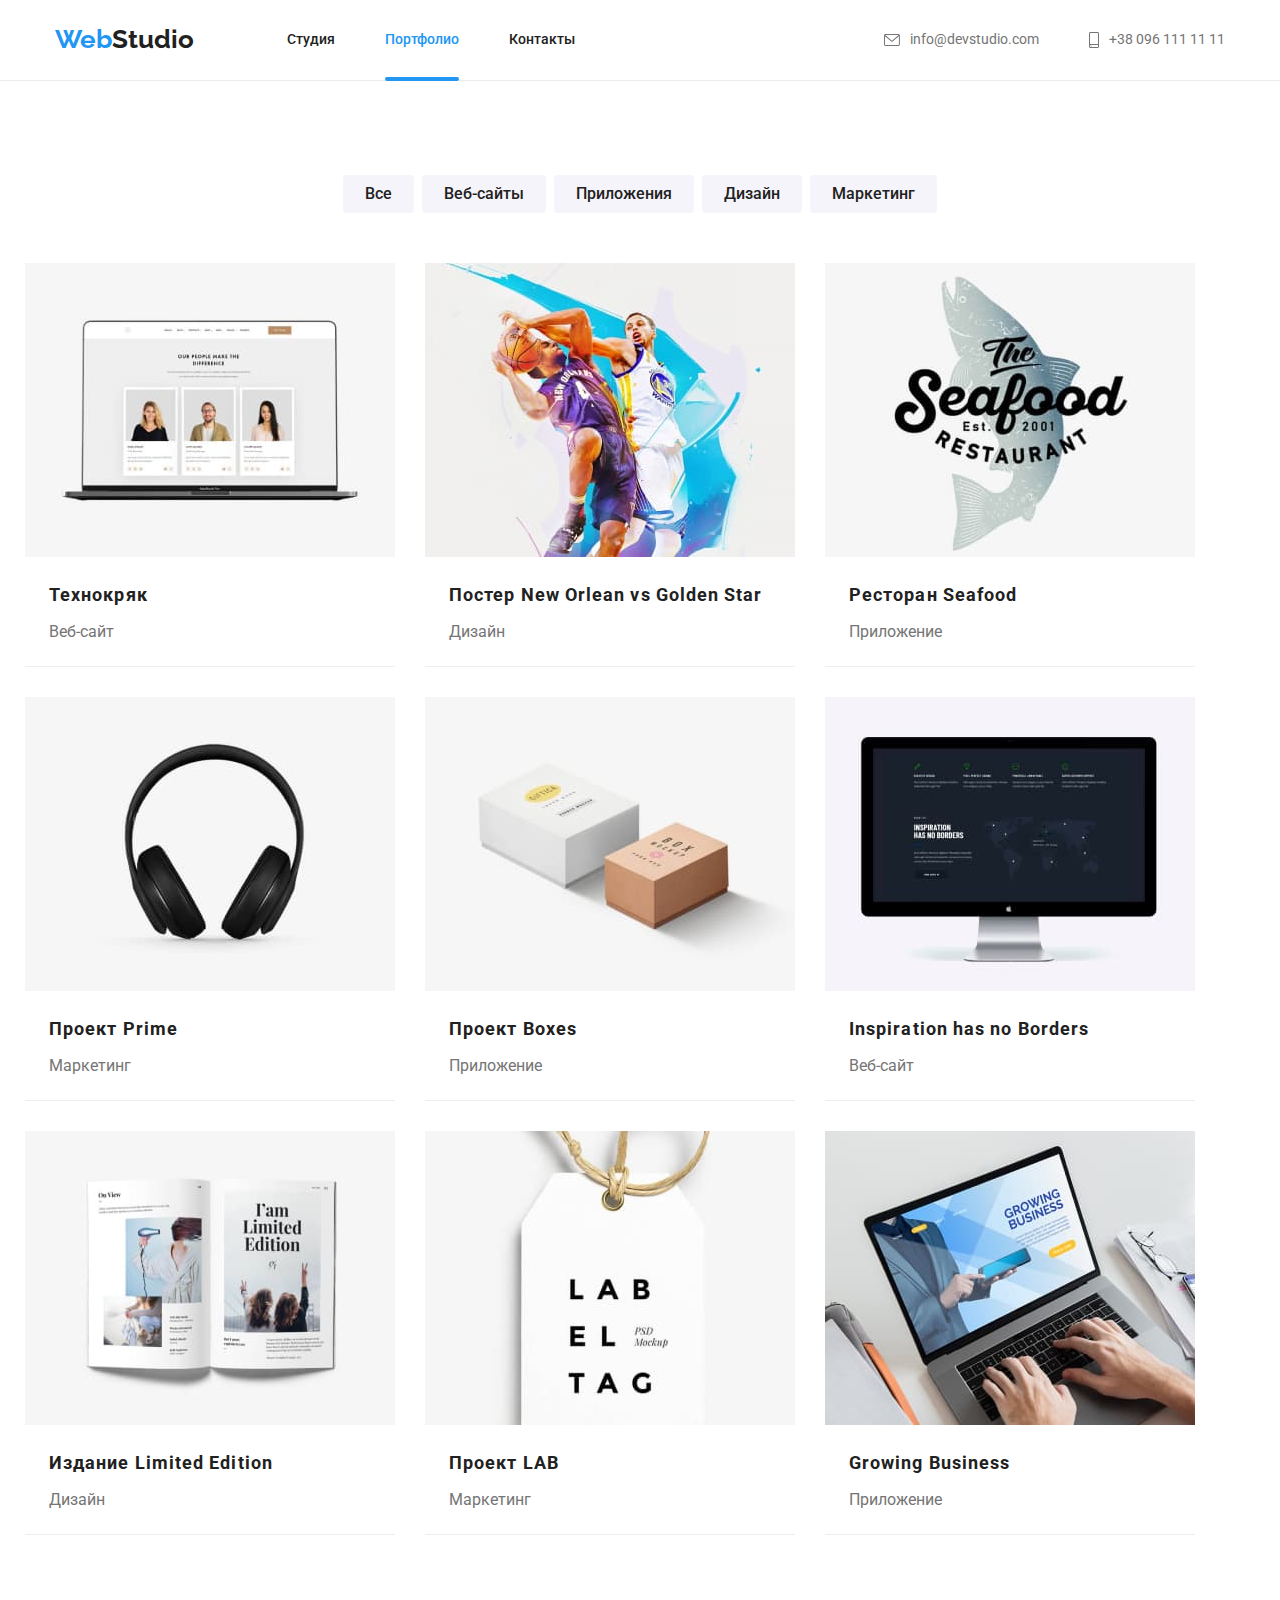
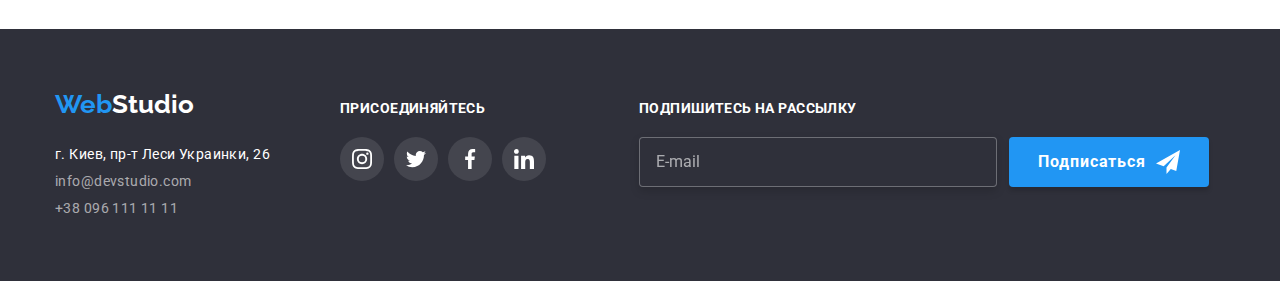
==== commit 2d157577: "updated" ====
--- a/portfolio.html
+++ b/portfolio.html
@@ -107,15 +107,14 @@
                 <a href="#" class="samples-card__link link">
                     <div class="samples-card-thumb">
                                 <picture>
-                                    <source media="(min-width: 1200px)" srcset="./images/techno-desktop-1x.jpg 1x,
-                                                                                                            ./images/techno-desktop-2x.jpg 2x">
-                                    <source media="(min-width: 768px) and (max-width: 1199px)" srcset="./images/techno-tablet-1x.jpg 1x,
-                                                                                                            ./images/techno-tablet-2x.jpg 2x">
-                                    <source media="(max-width: 767px)" srcset="./images/techno-mobile-1x.jpg 1x,
-                                                                                                            ./images/techno-mobile-2x.jpg 2x">
-                                    <img src="./images/techno-desktop-1x.jpg" alt="Изображение нашего сайта">
+                                    <source media="(min-width: 1200px)" srcset="./images/poster-desktop-1x.jpg 1x,
+                                                                                                            ./images/poster-desktop-2x.jpg 2x">
+                                    <source media="(min-width: 768px) and (max-width: 1199px)" srcset="./images/poster-tablet-1x.jpg 1x,
+                                                                                                            ./images/poster-tablet-2x.jpg 2x">
+                                    <source media="(max-width: 767px)" srcset="./images/poster-mobile-1x.jpg 1x,
+                                                                                                            ./images/poster-mobile-2x.jpg 2x">
+                                    <img src="./images/poster-desktop-1x.jpg" alt="Изображение постера">
                                 </picture>
-                <img src="./images/img_portfolio2.jpg" alt="Изображение постера" width="370" height="294">
                 <p class="samples-card-thumb__text">Технокряк это современная площадка распространения коронавируса. Компании используют эту
                     платформу для цифрового
                     шпионажа и атак на защищённые сервера конкурентов.</p>
@@ -133,15 +132,14 @@
                     <a href="#" class="samples-card__link link">
                          <div class="samples-card-thumb">
                                     <picture>
-                                        <source media="(min-width: 1200px)" srcset="./images/techno-desktop-1x.jpg 1x,
-                                                                                                                ./images/techno-desktop-2x.jpg 2x">
-                                        <source media="(min-width: 768px) and (max-width: 1199px)" srcset="./images/techno-tablet-1x.jpg 1x,
-                                                                                                                ./images/techno-tablet-2x.jpg 2x">
-                                        <source media="(max-width: 767px)" srcset="./images/techno-mobile-1x.jpg 1x,
-                                                                                                                ./images/techno-mobile-2x.jpg 2x">
-                                        <img src="./images/techno-desktop-1x.jpg" alt="Изображение нашего сайта">
-                                    </picture>
-                <img src="./images/img_portfolio3.jpg" alt="Логотип ресторана" width="370" height="294">
+                                        <source media="(min-width: 1200px)" srcset="./images/restaurant-desktop-1x.jpg 1x,
+                                                                                                               ./images/restaurant-desktop-2x.jpg 2x">
+                                        <source media="(min-width: 768px) and (max-width: 1199px)" srcset="./images/restaurant-tablet-1x.jpg 1x,
+                                                                                                                ./images/restaurant-tablet-2x.jpg 2x">
+                                        <source media="(max-width: 767px)" srcset="./images/restaurant-mobile-1x.jpg,
+                                                                                                                ./images/restaurant-mobile-2x.jpg 2x">
+                                        <img src="./images/restaurant-desktop-1x.jpg" alt="Логотип ресторана">
+                                    </picture>
                 <p class="samples-card-thumb__text">Технокряк это современная площадка распространения коронавируса. Компании используют эту
                     платформу для цифрового
                     шпионажа и атак на защищённые сервера конкурентов.</p>
@@ -159,15 +157,14 @@
                     <a href="#" class="samples-card__link link">
                         <div class="samples-card-thumb">
                                     <picture>
-                                        <source media="(min-width: 1200px)" srcset="./images/techno-desktop-1x.jpg 1x,
-                                                                                                                ./images/techno-desktop-2x.jpg 2x">
-                                        <source media="(min-width: 768px) and (max-width: 1199px)" srcset="./images/techno-tablet-1x.jpg 1x,
-                                                                                                                ./images/techno-tablet-2x.jpg 2x">
-                                        <source media="(max-width: 767px)" srcset="./images/techno-mobile-1x.jpg 1x,
-                                                                                                                ./images/techno-mobile-2x.jpg 2x">
-                                        <img src="./images/techno-desktop-1x.jpg" alt="Изображение нашего сайта">
-                                    </picture>
-                <img src="./images/img_portfolio4.jpg" alt="Изображение наушников" width="370" height="294">
+                                        <source media="(min-width: 1200px)" srcset="./images/prime-desktop-1x.jpg 1x,
+                                                                                                                ./images/prime-desktop-2x.jpg 2x">
+                                        <source media="(min-width: 768px) and (max-width: 1199px)" srcset="./images/prime-tablet-1x.jpg 1x,
+                                                                                                                ./images/prime-tablet-2x.jpg 2x">
+                                        <source media="(max-width: 767px)" srcset="./images/prime-mobile-1x.jpg 1x,
+                                                                                                               ./images/prime-mobile-2x.jpg 2x">
+                                        <img src="./images/prime-desktop-1x.jpg" alt="Изображение наушников">
+                                    </picture>
                 <p class="samples-card-thumb__text">Технокряк это современная площадка распространения коронавируса. Компании используют эту
                     платформу для цифрового
                     шпионажа и атак на защищённые сервера конкурентов.</p>
@@ -185,15 +182,14 @@
                     <a href="#" class="samples-card__link link">
                         <div class="samples-card-thumb">
                                     <picture>
-                                        <source media="(min-width: 1200px)" srcset="./images/techno-desktop-1x.jpg 1x,
-                                                                                                                ./images/techno-desktop-2x.jpg 2x">
-                                        <source media="(min-width: 768px) and (max-width: 1199px)" srcset="./images/techno-tablet-1x.jpg 1x,
-                                                                                                                ./images/techno-tablet-2x.jpg 2x">
-                                        <source media="(max-width: 767px)" srcset="./images/techno-mobile-1x.jpg 1x,
-                                                                                                                ./images/techno-mobile-2x.jpg 2x">
-                                        <img src="./images/techno-desktop-1x.jpg" alt="Изображение нашего сайта">
-                                    </picture>
-                <img src="./images/img_portfolio5.jpg" alt="Изображение двух контейнеров" width="370" height="294">
+                                        <source media="(min-width: 1200px)" srcset="./images/boxes-desktop-1x.jpg 1x,
+                                                                                                                ./images/boxes-desktop-2x.jpg 2x">
+                                        <source media="(min-width: 768px) and (max-width: 1199px)" srcset="./images/boxes-tablet-1x.jpg 1x,
+                                                                                                               ./images/boxes-tablet-2x.jpg 2x">
+                                        <source media="(max-width: 767px)" srcset="./images/boxes-mobile-1x.jpg 1x,
+                                                                                                                ./images/boxes-mobile-2x.jpg 2x">
+                                        <img src="./images/boxes-desktop-1x.jpg" alt="Изображение двух контейнеров">
+                                    </picture>
                 <p class="samples-card-thumb__text">Технокряк это современная площадка распространения коронавируса. Компании используют эту
                     платформу для цифрового
                     шпионажа и атак на защищённые сервера конкурентов.</p>
@@ -211,15 +207,14 @@
                     <a href="#" class="samples-card__link link">
                         <div class="samples-card-thumb">
                                     <picture>
-                                        <source media="(min-width: 1200px)" srcset="./images/techno-desktop-1x.jpg 1x,
-                                                                                                                ./images/techno-desktop-2x.jpg 2x">
-                                        <source media="(min-width: 768px) and (max-width: 1199px)" srcset="./images/techno-tablet-1x.jpg 1x,
-                                                                                                                ./images/techno-tablet-2x.jpg 2x">
-                                        <source media="(max-width: 767px)" srcset="./images/techno-mobile-1x.jpg 1x,
-                                                                                                                ./images/techno-mobile-2x.jpg 2x">
-                                        <img src="./images/techno-desktop-1x.jpg" alt="Изображение нашего сайта">
-                                    </picture>
-                <img src="./images/img_portfolio6.jpg" alt="Изображение монитора" width="370" height="294">
+                                        <source media="(min-width: 1200px)" srcset="./images/inspiration-desktop-1x.jpg 1x,
+                                                                                                                ./images/inspiration-desktop-2x.jpg 2x">
+                                        <source media="(min-width: 768px) and (max-width: 1199px)" srcset="./images/inspiration-tablet-1x.jpg 1x,
+                                                                                                                ./images/inspiration-tablet-2x.jpg 2x">
+                                        <source media="(max-width: 767px)" srcset="./images/inspiration-mobile-1x.jpg 1x,
+                                                                                                              ./images/inspiration-mobile-2x.jpg  2x">
+                                        <img src="./images/inspiration-desktop-1x.jpg" alt="Изображение монитора">
+                                    </picture>
                 <p class="samples-card-thumb__text">Технокряк это современная площадка распространения коронавируса. Компании используют эту
                     платформу для цифрового
                     шпионажа и атак на защищённые сервера конкурентов.</p>
@@ -237,15 +232,14 @@
                     <a href="#" class="samples-card__link link">
                         <div class="samples-card-thumb">
                                     <picture>
-                                        <source media="(min-width: 1200px)" srcset="./images/techno-desktop-1x.jpg 1x,
-                                                                                                                ./images/techno-desktop-2x.jpg 2x">
-                                        <source media="(min-width: 768px) and (max-width: 1199px)" srcset="./images/techno-tablet-1x.jpg 1x,
-                                                                                                                ./images/techno-tablet-2x.jpg 2x">
-                                        <source media="(max-width: 767px)" srcset="./images/techno-mobile-1x.jpg 1x,
-                                                                                                                ./images/techno-mobile-2x.jpg 2x">
-                                        <img src="./images/techno-desktop-1x.jpg" alt="Изображение нашего сайта">
-                                    </picture>
-                <img src="./images/img_portfolio7.jpg" alt="Изображение журнала" width="370" height="294">
+                                        <source media="(min-width: 1200px)" srcset="./images/magazine-desktop-1x.jpg 1x,
+                                                                                                              ./images/magazine-desktop-2x.jpg 2x">
+                                        <source media="(min-width: 768px) and (max-width: 1199px)" srcset="./images/magazine-tablet-1x.jpg 1x,
+                                                                                                               ./images/magazine-tablet-2x.jpg 2x">
+                                        <source media="(max-width: 767px)" srcset="./images/magazine-mobile-1x.jpg 1x,
+                                                                                                           ./images/magazine-mobile-2x.jpg 2x">
+                                        <img src="./images/magazine-desktop-1x.jpg" alt="Изображение журнала">
+                                    </picture>
                 <p class="samples-card-thumb__text">Технокряк это современная площадка распространения коронавируса. Компании используют эту
                     платформу для цифрового
                     шпионажа и атак на защищённые сервера конкурентов.</p>
@@ -263,15 +257,14 @@
                     <a href="#" class="samples-card__link link">
                         <div class="samples-card-thumb">
                                     <picture>
-                                        <source media="(min-width: 1200px)" srcset="./images/techno-desktop-1x.jpg 1x,
-                                                                                                                ./images/techno-desktop-2x.jpg 2x">
-                                        <source media="(min-width: 768px) and (max-width: 1199px)" srcset="./images/techno-tablet-1x.jpg 1x,
-                                                                                                                ./images/techno-tablet-2x.jpg 2x">
-                                        <source media="(max-width: 767px)" srcset="./images/techno-mobile-1x.jpg 1x,
-                                                                                                                ./images/techno-mobile-2x.jpg 2x">
-                                        <img src="./images/techno-desktop-1x.jpg" alt="Изображение нашего сайта">
-                                    </picture>
-                <img src="./images/img_portfolio8.jpg" alt="Изображение мокапа" width="370" height="294">
+                                        <source media="(min-width: 1200px)" srcset="./images/lab-desktop-1x.jpg 1x,
+                                                                                                                ./images/lab-desktop-2x.jpg  2x">
+                                        <source media="(min-width: 768px) and (max-width: 1199px)" srcset="./images/lab-tablet-1x.jpg 1x,
+                                                                                                                ./images/lab-tablet-2x.jpg  2x">
+                                        <source media="(max-width: 767px)" srcset="./images/lab-mobile-1x.jpg 1x,
+                                                                                                                ./images/lab-mobile-2x.jpg 2x">
+                                        <img src="./images/lab-desktop-1x.jpg" alt="Изображение мокапа">
+                                    </picture>
                 <p class="samples-card-thumb__text">Технокряк это современная площадка распространения коронавируса. Компании используют эту
                     платформу для цифрового
                     шпионажа и атак на защищённые сервера конкурентов.</p>
@@ -289,15 +282,14 @@
                     <a href="#" class="samples-card__link link">
                         <div class="samples-card-thumb">
                                     <picture>
-                                        <source media="(min-width: 1200px)" srcset="./images/techno-desktop-1x.jpg 1x,
-                                                                                                                ./images/techno-desktop-2x.jpg 2x">
-                                        <source media="(min-width: 768px) and (max-width: 1199px)" srcset="./images/techno-tablet-1x.jpg 1x,
-                                                                                                                ./images/techno-tablet-2x.jpg 2x">
-                                        <source media="(max-width: 767px)" srcset="./images/techno-mobile-1x.jpg 1x,
-                                                                                                                ./images/techno-mobile-2x.jpg 2x">
-                                        <img src="./images/techno-desktop-1x.jpg" alt="Изображение нашего сайта">
-                                    </picture>
-                <img src="./images/img_portfolio9.jpg" alt="Изображение ноутбука" width="370" height="294">
+                                        <source media="(min-width: 1200px)" srcset="./images/business-desktop-1x.jpg 1x,
+                                                                                                                ./images/business-desktop-2x.jpg 2x">
+                                        <source media="(min-width: 768px) and (max-width: 1199px)" srcset="./images/business-tablet-1x.jpg 1x,
+                                                                                                                ./images/business-tablet-2x.jpg 2x">
+                                        <source media="(max-width: 767px)" srcset="./images/business-mobile-1x.jpg 1x,
+                                                                                                               ./images/business-mobile-2x.jpg 2x">
+                                        <img src="./images/business-desktop-1x.jpg" alt="Изображение ноутбука">
+                                    </picture>
                 <p class="samples-card-thumb__text">Технокряк это современная площадка распространения коронавируса. Компании используют эту
                     платформу для цифрового
                     шпионажа и атак на защищённые сервера конкурентов.</p>
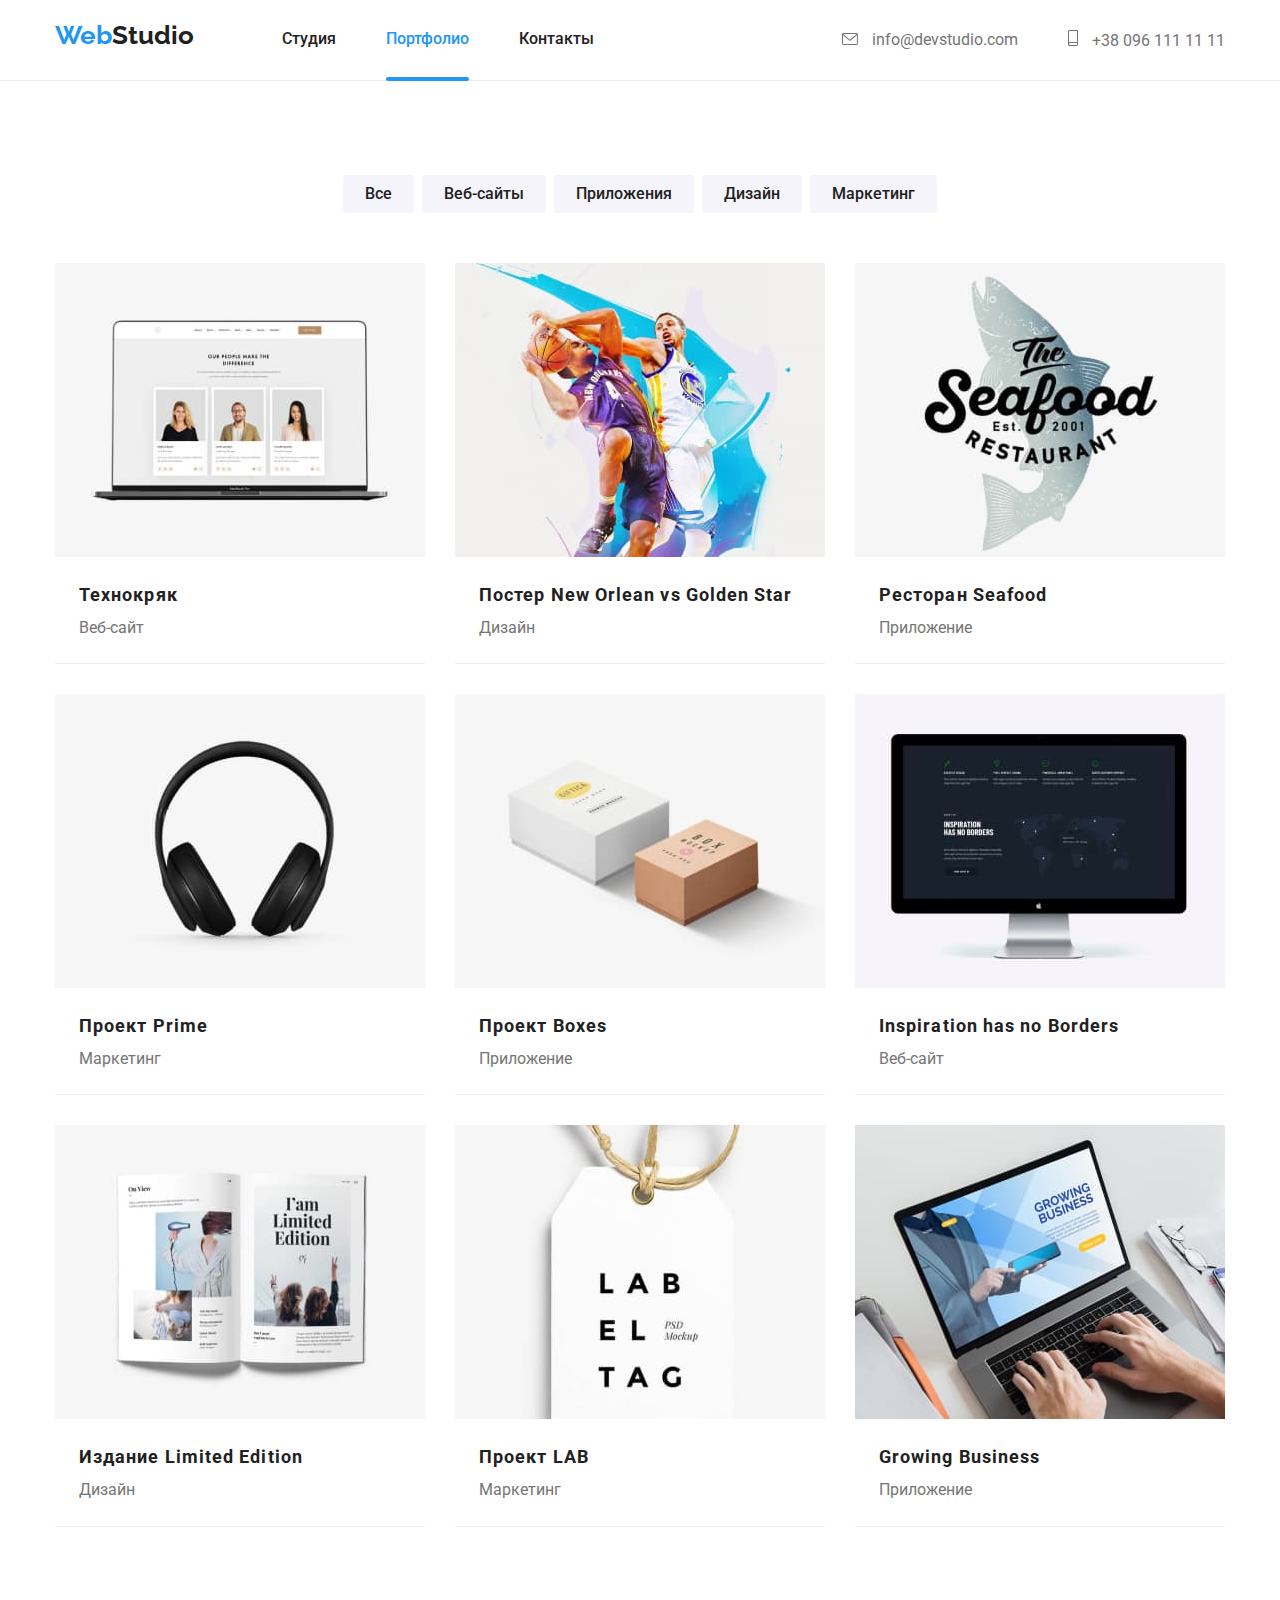
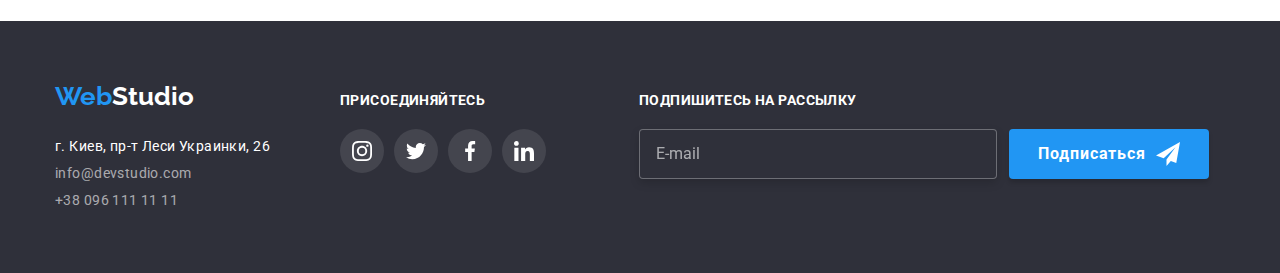
==== commit 8bdeab57: "added changes" ====
--- a/portfolio.html
+++ b/portfolio.html
@@ -17,38 +17,88 @@
     <!--Шапка страницы-->
     <header class="page-header">
         <!--Навигация на другие страницы-->
-        <nav class="container navigation">
-            <a href="#" class="logo link">Web<span class="logo-header">Studio</span></a>
-            <ul class="site-nav list">
-                <li class="site-nav__item">
-                    <a href="./index.html" class="site-nav__link link">Студия</a>
-                </li>
-                <li class="site-nav__item">
-                    <a href="./portfolio.html" class="site-nav__link link site-nav__link--active">Портфолио</a>
-                </li>
-                <li class="site-nav__item">
-                    <a href="#" class="site-nav__link link">Контакты</a>
-                </li>
-            </ul>
+        <div class="container header-container">
+            <nav class="navigation">
+                <a href="#" class="logo link">Web<span class="logo-header">Studio</span></a>
+                <div class="mobile">
+                    <button type="button" class="menu-button" aria-expanded="false" aria-controls="menu-container"
+                        data-menu-button>
+                        <svg width="40" height="40" aria-label="Переключатель мобильного меню">
+                            <use class="icon-cross" href="images/icons.svg#icon-close-mobile"></use>
+                            <use class="icon-menu" href="images/icons.svg#icon-menu"></use>
+                        </svg>
+                    </button>
+                    <div class="menu-container" id="menu-container" data-menu>
+                        <ul class="site-nav list">
+                            <li class="site-nav__item">
+                                <a href="./index.html" class="site-nav__link link">Студия</a>
+                            </li>
+                            <li class="site-nav__item">
+                                <a href="./portfolio.html" class="site-nav__link link site-nav__link--active">Портфолио</a>
+                            </li>
+                            <li class="site-nav__item">
+                                <a href="#" class="site-nav__link link">Контакты</a>
+                            </li>
+                        </ul>
     
-            <ul class="list auth-nav">
-                <li class="auth-nav__item">
-                    <a href="mailto:info@devstudio.com" class="link">
-                        <svg class="auth-nav-icon" width="16px" height="12px">
-                            <use href="./images/icons.svg#icon-envelope-hover"></use>
-                        </svg>
-                        info@devstudio.com
-                    </a>
-                </li>
-                <li class="auth-nav__item">
-                    <a href="tel:+380961111111" class="link">
-                        <svg class="auth-nav-icon" width="10px" height="16px">
-                            <use href="./images/icons.svg#icon-smartphone"></use>
-                        </svg> +38 096 111 11 11
-                    </a>
-                </li>
-            </ul>
-        </nav>
+                        <ul class="list auth-nav">
+                            <li class="auth-nav__item">
+                                <a href="mailto:info@devstudio.com" class="link">
+                                    <svg class="auth-nav-icon" width="16px" height="12px">
+                                        <use href="./images/icons.svg#icon-envelope-hover"></use>
+                                    </svg>
+                                    info@devstudio.com
+                                </a>
+                            </li>
+                            <li class="auth-nav__item">
+                                <a href="tel:+380961111111" class="link">
+                                    <svg class="auth-nav-icon" width="10px" height="16px">
+                                        <use href="./images/icons.svg#icon-smartphone"></use>
+                                    </svg> +38 096 111 11 11
+                                </a>
+                            </li>
+                        </ul>
+                        <ul class="mobile-social">
+                            <li class="mobile-social__item list"><a class="mobile-social__link" href="#">Instagram</a></li>
+                            <li class="mobile-social__item list"><a class="mobile-social__link" href="#">Twitter</a></li>
+                            <li class="mobile-social__item list"><a class="mobile-social__link" href="#">Facebook</a></li>
+                            <li class="mobile-social__item list"><a class="mobile-social__link" href="#">LinkedIn</a></li>
+                        </ul>
+                    </div>
+                </div>
+                <div class="navigation-box">
+                    <ul class="site-nav list">
+                        <li class="site-nav__item">
+                            <a href="./index.html" class="site-nav__link link">Студия</a>
+                        </li>
+                        <li class="site-nav__item">
+                            <a href="./portfolio.html" class="site-nav__link link site-nav__link--active">Портфолио</a>
+                        </li>
+                        <li class="site-nav__item">
+                            <a href="#" class="site-nav__link link">Контакты</a>
+                        </li>
+                    </ul>
+                </div>
+            </nav>
+            <div class="contact-box">
+                <ul class="list auth-nav">
+                    <li class="auth-nav__item">
+                        <a href="mailto:info@devstudio.com" class="link">
+                            <svg class="auth-nav-icon desktop-envelope tablet-envelope">
+                                <use href="./images/icons.svg#icon-envelope-hover"></use>
+                            </svg>
+                            info@devstudio.com
+                        </a>
+                    </li>
+                    <li class="auth-nav__item">
+                        <a href="tel:+380961111111" class="link">
+                            <svg class="auth-nav-icon desktop-smartphone tablet-smartphone">
+                                <use href="./images/icons.svg#icon-smartphone"></use>
+                            </svg> +38 096 111 11 11
+                        </a>
+                    </li>
+                </ul>
+            </div>
     </header>
 
 
--- a/css/portfolio.min.css
+++ b/css/portfolio.min.css
@@ -1,2 +1,2 @@
-body{background-color:#fff;color:#757575;font-family:Roboto, sans-serif}img{display:block;max-width:100%;height:auto}.container{margin-left:auto;margin-right:auto;padding:0 15px}@media screen and (min-width: 480px){.container{width:480px}}@media screen and (min-width: 768px){.container{width:768px}}@media screen and (min-width: 1200px){.container{width:1200px}}.link{color:inherit;text-decoration:none;-webkit-transition:color var(--animation-time) var(--main-timing-function);-o-transition:color var(--animation-time) var(--main-timing-function);transition:color var(--animation-time) var(--main-timing-function)}.link:hover,.link:focus{color:#2196f3}.section-title{margin-bottom:30px;font-size:36px;line-height:1.4;text-align:center;color:#212121}@media screen and (min-width: 1200px){.section-title{margin-bottom:50px}}h1,h2,h3,h4,h5,h6,p,ul{margin-top:0;margin-bottom:0}.list{list-style:none;margin:0;padding:0}.logo{color:#2196f3;font-family:Raleway, sans-serif;font-weight:bold;font-size:26px;line-height:1.2}.logo-header{color:#212121}.logo-footer{color:#fff;margin-bottom:20px}.button{display:inline-block;-webkit-border-radius:4px;border-radius:4px;border:none;color:#212121;font-family:Roboto, sans-serif;font-size:16px;line-height:1.6;cursor:pointer;text-align:center;-webkit-transition:background-color 250ms cubic-bezier(0.4, 0, 0.2, 1),color 250ms cubic-bezier(0.4, 0, 0.2, 1);-o-transition:background-color 250ms cubic-bezier(0.4, 0, 0.2, 1),color 250ms cubic-bezier(0.4, 0, 0.2, 1);transition:background-color 250ms cubic-bezier(0.4, 0, 0.2, 1),color 250ms cubic-bezier(0.4, 0, 0.2, 1)}.button-filter{font-family:Roboto, sans-serif;font-weight:500;font-size:16px;line-height:1.6;background-color:#f5f4fa;padding:6px 22px;-webkit-box-align:center;-webkit-align-items:center;-ms-flex-align:center;align-items:center}.button-filter:focus,.button-filter:hover{background-color:#2196f3;color:#fff;-webkit-box-shadow:0px 3px 1px rgba(0,0,0,0.1),0px 1px 2px rgba(0,0,0,0.08),0px 2px 2px rgba(0,0,0,0.12);box-shadow:0px 3px 1px rgba(0,0,0,0.1),0px 1px 2px rgba(0,0,0,0.08),0px 2px 2px rgba(0,0,0,0.12)}.button-studio{font-family:Roboto, sans-serif;font-weight:bold;font-size:16px;line-height:1.9;letter-spacing:0.06em;color:#fff;background-color:#2196f3;padding:10px 32px;min-width:200px;border:none}.visually-hidden{position:absolute;clip:rect(0 0 0 0);width:1px;height:1px;margin:-1px}.page-header{border-bottom:1px solid #ececec}.auth-nav-icon{margin-right:10px;fill:currentColor}@media screen and (min-width: 768px){.site-nav{display:-webkit-box;display:-webkit-flex;display:-ms-flexbox;display:flex;margin-left:93px}.site-nav .site-nav__item+.site-nav__item{margin-left:50px}}.site-nav .link{display:block;color:#212121;font-weight:500;font-size:14px;line-height:1.14}.site-nav__link{position:relative;display:block;padding-top:15px;padding-bottom:15px}@media screen and (min-width: 768px){.site-nav__link.site-nav__link--active::after{content:"";position:absolute;left:0;bottom:-18px;width:100%;height:4px;background-color:#2196f3;-webkit-border-radius:2px;border-radius:2px;-webkit-transform:scaleX(1);-ms-transform:scaleX(1);transform:scaleX(1)}.site-nav__link::after{content:"";-webkit-transform:scaleX(0);-ms-transform:scaleX(0);transform:scaleX(0);-webkit-transition:-webkit-transform 250ms cubic-bezier(0.4, 0, 0.2, 1);transition:-webkit-transform 250ms cubic-bezier(0.4, 0, 0.2, 1);-o-transition:transform 250ms cubic-bezier(0.4, 0, 0.2, 1);transition:transform 250ms cubic-bezier(0.4, 0, 0.2, 1);transition:transform 250ms cubic-bezier(0.4, 0, 0.2, 1), -webkit-transform 250ms cubic-bezier(0.4, 0, 0.2, 1)}.site-nav__link:hover::after,.site-nav__link:focus::after{content:"";position:absolute;left:0;bottom:-18px;width:100%;height:4px;background-color:#2196f3;-webkit-border-radius:2px;border-radius:2px;-webkit-transform:scaleX(1);-ms-transform:scaleX(1);transform:scaleX(1)}}.auth-nav{display:block}@media screen and (min-width: 1200px){.auth-nav{display:-webkit-box;display:-webkit-flex;display:-ms-flexbox;display:flex;margin-left:auto;-webkit-box-align:center;-webkit-align-items:center;-ms-flex-align:center;align-items:center}.auth-nav .auth-nav__item+.auth-nav__item{margin-left:50px}}.auth-nav .link{font-family:Roboto;font-weight:500px;font-size:14px;line-height:1.14;letter-spacing:2%}@media screen and (min-width: 1200px){.auth-nav .link{display:-webkit-box;display:-webkit-flex;display:-ms-flexbox;display:flex;-webkit-box-align:center;-webkit-align-items:center;-ms-flex-align:center;align-items:center}}.site-nav__link.site-nav__link--active{color:#2196f3}.navigation{padding-top:15px;padding-bottom:15px;min-height:80px}@media screen and (min-width: 768px){.navigation{display:-webkit-box;display:-webkit-flex;display:-ms-flexbox;display:flex;-webkit-box-align:center;-webkit-align-items:center;-ms-flex-align:center;align-items:center;-webkit-box-pack:justify;-webkit-justify-content:space-between;-ms-flex-pack:justify;justify-content:space-between}}.specialization-section{margin-top:94px;margin-bottom:94px;-webkit-box-align:center;-webkit-align-items:center;-ms-flex-align:center;align-items:center}.specialization-box{display:-webkit-box;display:-webkit-flex;display:-ms-flexbox;display:flex;-webkit-box-pack:center;-webkit-justify-content:center;-ms-flex-pack:center;justify-content:center;margin-bottom:50px;margin-top:94px}.specialization-box .specialization-box__item+.specialization-box__item{margin-left:8px}.specialization-box__item{font-family:Roboto, sans-serif}.card-set{display:-webkit-box;display:-webkit-flex;display:-ms-flexbox;display:flex;-webkit-flex-wrap:wrap;-ms-flex-wrap:wrap;flex-wrap:wrap;margin-left:-30px}.card-set__item{margin-left:30px;margin-top:30px;border-bottom:1px solid #eeeeee;min-height:404px;cursor:pointer}.card-set__item:hover,.card-set__item:focus{-webkit-box-shadow:0px 1px 1px rgba(0,0,0,0.12),0px 4px 4px rgba(0,0,0,0.06),1px 4px 6px rgba(0,0,0,0.16);box-shadow:0px 1px 1px rgba(0,0,0,0.12),0px 4px 4px rgba(0,0,0,0.06),1px 4px 6px rgba(0,0,0,0.16)}.card-set__item:nth-child(-n+3){margin-top:0}.card-set__item:nth-child(3n+1){margin-left:0}.samples-card-content__paragraph{font-size:16px;font-weight:400px;line-height:1.9;padding-left:24px;margin-bottom:12px}.samples-card-content__title{color:#212121;font-family:Roboto, sans-serif;font-size:18px;line-height:2;letter-spacing:0.06em;padding-right:24px;padding-left:24px;margin-top:20px;margin-bottom:4px}.samples-card__link:hover,.samples-card__link:focus{color:#757575}.samples-card-thumb{display:block;position:relative;overflow:hidden}.samples-card-thumb__text{position:absolute;top:0;left:0;width:100%;height:100%;-webkit-transform:translateY(100%);-ms-transform:translateY(100%);transform:translateY(100%);-webkit-transition:-webkit-transform 250ms cubic-bezier(0.4, 0, 0.2, 1);transition:-webkit-transform 250ms cubic-bezier(0.4, 0, 0.2, 1);-o-transition:transform 250ms cubic-bezier(0.4, 0, 0.2, 1);transition:transform 250ms cubic-bezier(0.4, 0, 0.2, 1);transition:transform 250ms cubic-bezier(0.4, 0, 0.2, 1), -webkit-transform 250ms cubic-bezier(0.4, 0, 0.2, 1);padding-left:24px;padding-right:24px;padding-top:63px;padding-bottom:63px;font-family:Roboto, sans-serif;font-size:18px;line-height:1.56;font-weight:400;letter-spacing:0.03em;color:#fff;background-color:rgba(33,150,243,0.9)}.samples-card:hover .samples-card-thumb__text,.samples-card:focus .samples-card-thumb__text{-webkit-transform:translateY(0);-ms-transform:translateY(0);transform:translateY(0)}.footer-section{padding-top:60px;padding-bottom:60px;background-color:#2f303a}@media screen and (min-width: 768px){.footer-section{display:-webkit-box;display:-webkit-flex;display:-ms-flexbox;display:flex}}.footer-section__container{padding-left:15px;padding-right:15px}@media screen and (min-width: 768px){.footer-section__container{display:-webkit-box;display:-webkit-flex;display:-ms-flexbox;display:flex;-webkit-flex-wrap:wrap;-ms-flex-wrap:wrap;flex-wrap:wrap;-webkit-box-align:baseline;-webkit-align-items:baseline;-ms-flex-align:baseline;align-items:baseline}}@media screen and (min-width: 1200px){.footer-section__container{-webkit-flex-wrap:nowrap;-ms-flex-wrap:nowrap;flex-wrap:nowrap}}@media screen and (max-width: 1199px){.footer-section__container{-webkit-box-pack:space-evenly;-webkit-justify-content:space-evenly;-ms-flex-pack:space-evenly;justify-content:space-evenly;text-align:center}}.address-section{height:81px;font-style:normal;line-height:1.7}@media screen and (max-width: 1199px){.address-section{margin-bottom:60px}}.address-list{display:block}.address-list:not(:last-child){margin-bottom:8px}@media screen and (min-width: 1200px){.address-list:not(:last-child){margin-bottom:9px}}.address-map{color:#fff;line-height:1.7;text-decoration:none}.address-list__link{color:#fff;font-size:14px;line-height:1.7;letter-spacing:0.03em}.address-list__contacts{color:rgba(255,255,255,0.6);margin-top:9px;font-size:14px;line-height:1.7;letter-spacing:0.03em;text-decoration:none}.footer-contacts .logo{display:block;margin-bottom:20px}@media screen and (min-width: 1200px){.footer-social-links{margin-left:70px;margin-right:93px}}.footer-social-links__title{font-family:Roboto;font-style:normal;font-weight:bold;font-size:14px;line-height:1.3;letter-spacing:0.03em;text-transform:uppercase;color:#ffffff;margin-bottom:20px}.footer-social-list{display:-webkit-box;display:-webkit-flex;display:-ms-flexbox;display:flex;-webkit-box-pack:center;-webkit-justify-content:center;-ms-flex-pack:center;justify-content:center}@media screen and (max-width: 767px){.footer-social-list{margin-bottom:60px}}.footer-social-list__item{height:44px;width:44px}.footer-social-list__item:not(:last-child){margin-right:10px}.footer-social-list__link{display:-webkit-box;display:-webkit-flex;display:-ms-flexbox;display:flex;-webkit-box-align:center;-webkit-align-items:center;-ms-flex-align:center;align-items:center;-webkit-box-pack:center;-webkit-justify-content:center;-ms-flex-pack:center;justify-content:center;width:100%;height:100%;background-color:rgba(255,255,255,0.1);-webkit-border-radius:50px;border-radius:50px;-webkit-transition:fill 250ms cubic-bezier(0.4, 0, 0.2, 1),background-color 250ms cubic-bezier(0.4, 0, 0.2, 1);-o-transition:fill 250ms cubic-bezier(0.4, 0, 0.2, 1),background-color 250ms cubic-bezier(0.4, 0, 0.2, 1);transition:fill 250ms cubic-bezier(0.4, 0, 0.2, 1),background-color 250ms cubic-bezier(0.4, 0, 0.2, 1)}.footer-social-list__link:hover,.footer-social-list__link:focus{fill:#fff;background-color:#2196f3;-webkit-border-radius:50px;border-radius:50px}.footer-social-list__icon{fill:#fff}@media screen and (min-width: 1200px){.subscription{display:-webkit-box;display:-webkit-flex;display:-ms-flexbox;display:flex;-webkit-box-align:end;-webkit-align-items:flex-end;-ms-flex-align:end;align-items:flex-end}}.subscription__title{font-family:Roboto;font-style:normal;font-weight:bold;font-size:14px;line-height:1.14;letter-spacing:0.03em;text-transform:uppercase;color:#ffffff}.subscription__input-footer{margin-top:20px;width:100%;min-height:50px;background:#2f303a;color:#fff;border:1px solid rgba(255,255,255,0.3);-webkit-box-sizing:border-box;box-sizing:border-box;-webkit-filter:drop-shadow(0px 4px 4px rgba(0,0,0,0.15));filter:drop-shadow(0px 4px 4px rgba(0,0,0,0.15));-webkit-border-radius:4px;border-radius:4px;font-family:Roboto;font-style:normal;font-weight:normal;font-size:16px;line-height:1.25;padding-left:16px;padding-top:14px;padding-bottom:14px;-webkit-transition:fill 250ms cubic-bezier(0.4, 0, 0.2, 1),background-color 250ms cubic-bezier(0.4, 0, 0.2, 1);-o-transition:fill 250ms cubic-bezier(0.4, 0, 0.2, 1),background-color 250ms cubic-bezier(0.4, 0, 0.2, 1);transition:fill 250ms cubic-bezier(0.4, 0, 0.2, 1),background-color 250ms cubic-bezier(0.4, 0, 0.2, 1)}@media screen and (min-width: 768px){.subscription__input-footer{width:450px}}@media screen and (max-width: 1199px){.subscription__input-footer{margin-bottom:20px}}@media screen and (min-width: 1200px){.subscription__input-footer{width:358px;margin-right:12px}}.subscription__input-footer:focus,.subscription__input-footer:hover{border-color:#2196f3}.subscription__input-footer::-webkit-input-placeholder{color:rgba(255,255,255,0.6)}.subscription__input-footer:-ms-input-placeholder{color:rgba(255,255,255,0.6)}.subscription__input-footer::-ms-input-placeholder{color:rgba(255,255,255,0.6)}.subscription__input-footer::placeholder{color:rgba(255,255,255,0.6)}.button-form{display:-webkit-box;display:-webkit-flex;display:-ms-flexbox;display:flex;-webkit-box-align:center;-webkit-align-items:center;-ms-flex-align:center;align-items:center;-webkit-box-pack:center;-webkit-justify-content:center;-ms-flex-pack:center;justify-content:center;min-width:200px;min-height:50px;background:#2196f3;-webkit-box-shadow:0px 4px 4px rgba(0,0,0,0.15);box-shadow:0px 4px 4px rgba(0,0,0,0.15);-webkit-border-radius:4px;border-radius:4px;border:none;font-family:Roboto;font-style:normal;font-weight:bold;font-size:16px;line-height:1.9;letter-spacing:0.06em;color:#ffffff;padding:0;margin-left:auto;margin-right:auto;cursor:pointer}.subscription__icon{fill:#fff;margin-left:10px}
+body{background-color:#fff;color:#757575;font-family:Roboto, sans-serif}img{display:block;max-width:100%;height:auto}.container{margin-left:auto;margin-right:auto;padding:0 15px}@media screen and (min-width: 480px){.container{width:480px}}@media screen and (min-width: 768px){.container{width:768px}}@media screen and (min-width: 1200px){.container{width:1200px}}.link{color:inherit;text-decoration:none;-webkit-transition:color var(--animation-time) var(--main-timing-function);-o-transition:color var(--animation-time) var(--main-timing-function);transition:color var(--animation-time) var(--main-timing-function)}.link:hover,.link:focus{color:#2196f3}.section-title{margin-bottom:30px;font-size:36px;line-height:1.4;text-align:center;color:#212121}@media screen and (min-width: 1200px){.section-title{margin-bottom:50px}}h1,h2,h3,h4,h5,h6,p,ul{margin-top:0;margin-bottom:0}.list{list-style:none;margin:0;padding:0}.logo{color:#2196f3;font-family:Raleway, sans-serif;font-weight:bold;font-size:26px;line-height:1.2}.logo-header{color:#212121}.logo-footer{color:#fff;margin-bottom:20px}.button{display:inline-block;-webkit-border-radius:4px;border-radius:4px;border:none;color:#212121;font-family:Roboto, sans-serif;font-size:16px;line-height:1.6;cursor:pointer;text-align:center;-webkit-transition:background-color 250ms cubic-bezier(0.4, 0, 0.2, 1),color 250ms cubic-bezier(0.4, 0, 0.2, 1);-o-transition:background-color 250ms cubic-bezier(0.4, 0, 0.2, 1),color 250ms cubic-bezier(0.4, 0, 0.2, 1);transition:background-color 250ms cubic-bezier(0.4, 0, 0.2, 1),color 250ms cubic-bezier(0.4, 0, 0.2, 1)}.button-filter{font-family:Roboto, sans-serif;font-weight:500;font-size:16px;line-height:1.6;background-color:#f5f4fa;padding:6px 22px;-webkit-box-align:center;-webkit-align-items:center;-ms-flex-align:center;align-items:center}@media screen and (max-width: 767px){.button-filter:nth-child(-n+3){margin-bottom:15px}}.button-filter:focus,.button-filter:hover{background-color:#2196f3;color:#fff;-webkit-box-shadow:0px 3px 1px rgba(0,0,0,0.1),0px 1px 2px rgba(0,0,0,0.08),0px 2px 2px rgba(0,0,0,0.12);box-shadow:0px 3px 1px rgba(0,0,0,0.1),0px 1px 2px rgba(0,0,0,0.08),0px 2px 2px rgba(0,0,0,0.12)}.button-studio{font-family:Roboto, sans-serif;font-weight:bold;font-size:16px;line-height:1.9;letter-spacing:0.06em;color:#fff;background-color:#2196f3;padding:10px 32px;min-width:200px;border:none}.visually-hidden{position:absolute;clip:rect(0 0 0 0);width:1px;height:1px;margin:-1px}.page-header{border-bottom:1px solid #ececec;width:100%}.header-container{min-height:60px}@media screen and (min-width: 768px){.header-container{display:-webkit-box;display:-webkit-flex;display:-ms-flexbox;display:flex;-webkit-box-align:center;-webkit-align-items:center;-ms-flex-align:center;align-items:center}}.menu-button{position:absolute;top:10px;right:15px;z-index:100;display:-webkit-inline-box;display:-webkit-inline-flex;display:-ms-inline-flexbox;display:inline-flex;margin:0;padding:0;border:none;background-color:transparent;cursor:pointer}.menu-button:hover,.menu-button:focus{fill:#2196f3}@media screen and (min-width: 768px){.menu-button{display:none}}.menu-button .icon-cross{display:none}.menu-button.is-open .icon-cross{display:block}.menu-button.is-open .icon-menu{display:none}@media screen and (max-width: 767px){.menu-container{display:none;position:fixed;z-index:50;top:0;left:0;width:100vw;height:100vw;overflow-y:scroll;text-align:center;background-color:#fff}}@media screen and (min-width: 768px){.menu-container{display:-webkit-box;display:-webkit-flex;display:-ms-flexbox;display:flex;width:100%}}.menu-container.is-open{display:block}.auth-nav-icon{margin-right:10px;fill:currentColor}@media screen and (max-width: 1199px){.auth-nav-icon.tablet-envelope{width:14px;height:10px}.auth-nav-icon.tablet-smartphone{width:10px;height:14px}}@media screen and (min-width: 1200px){.auth-nav-icon.desktop-envelope{width:16px;height:12px}.auth-nav-icon.desktop-smartphone{width:10px;height:16px}}@media screen and (max-width: 767px){.auth-nav-icon{display:none}}@media screen and (max-width: 767px){.site-nav{font-size:40px;margin-bottom:302px}}@media screen and (min-width: 768px){.site-nav{display:-webkit-box;display:-webkit-flex;display:-ms-flexbox;display:flex;-webkit-box-align:center;-webkit-align-items:center;-ms-flex-align:center;align-items:center;-webkit-box-pack:center;-webkit-justify-content:center;-ms-flex-pack:center;justify-content:center;margin-left:88px}.site-nav .site-nav__item+.site-nav__item{margin-left:50px}}.site-nav .link{display:block;color:#212121;font-weight:500}.site-nav__link{position:relative;display:block;padding-top:15px;padding-bottom:15px;font-size:inherit}@media screen and (min-width: 768px){.site-nav__link.site-nav__link--active::after{content:"";position:absolute;left:0;bottom:-18px;width:100%;height:4px;background-color:#2196f3;-webkit-border-radius:2px;border-radius:2px;-webkit-transform:scaleX(1);-ms-transform:scaleX(1);transform:scaleX(1)}.site-nav__link::after{content:"";-webkit-transform:scaleX(0);-ms-transform:scaleX(0);transform:scaleX(0);-webkit-transition:-webkit-transform 250ms cubic-bezier(0.4, 0, 0.2, 1);transition:-webkit-transform 250ms cubic-bezier(0.4, 0, 0.2, 1);-o-transition:transform 250ms cubic-bezier(0.4, 0, 0.2, 1);transition:transform 250ms cubic-bezier(0.4, 0, 0.2, 1);transition:transform 250ms cubic-bezier(0.4, 0, 0.2, 1), -webkit-transform 250ms cubic-bezier(0.4, 0, 0.2, 1)}.site-nav__link:hover::after,.site-nav__link:focus::after{content:"";position:absolute;left:0;bottom:-18px;width:100%;height:4px;background-color:#2196f3;-webkit-border-radius:2px;border-radius:2px;-webkit-transform:scaleX(1);-ms-transform:scaleX(1);transform:scaleX(1)}}@media screen and (min-width: 768px){.mobile{display:none}}@media screen and (max-width: 767px){.navigation-box{display:none}}@media screen and (max-width: 767px){.contact-box{display:none}}@media screen and (min-width: 768px){.contact-box{margin-left:auto}}@media screen and (min-width: 768px) and (max-width: 1199px){.auth-nav:not(:last-child){margin-bottom:10px}}@media screen and (max-width: 767px){.auth-nav{display:-webkit-box;display:-webkit-flex;display:-ms-flexbox;display:flex;-webkit-box-orient:vertical;-webkit-box-direction:reverse;-webkit-flex-direction:column-reverse;-ms-flex-direction:column-reverse;flex-direction:column-reverse}}@media screen and (min-width: 768px){.auth-nav{display:block;margin-left:auto}}@media screen and (min-width: 1200px){.auth-nav{display:-webkit-box;display:-webkit-flex;display:-ms-flexbox;display:flex;margin-left:auto;-webkit-box-align:center;-webkit-align-items:center;-ms-flex-align:center;align-items:center}.auth-nav .auth-nav__item+.auth-nav__item{margin-left:50px}}@media screen and (min-width: 768px) and (max-width: 1199px){.auth-nav__item:not(:last-child){margin-bottom:10px}}@media screen and (max-width: 767px){.auth-nav__item{line-height:1.2}.auth-nav__item:first-child{margin-bottom:64px;color:#757575;font-size:24px}.auth-nav__item:last-child{margin-bottom:32px;color:#2196f3;font-size:34px}}.mobile-social{display:-webkit-inline-box;display:-webkit-inline-flex;display:-ms-inline-flexbox;display:inline-flex}.mobile-social__link{color:#2196f3;padding-left:10px;font-size:18px;line-height:1.2}.site-nav__link.site-nav__link--active{color:#2196f3}.mobile-social__item:not(:last-child){border-right:1px solid rgba(33,33,33,0.2);padding-right:10px}.navigation{padding-top:15px;padding-bottom:15px;min-height:80px}@media screen and (min-width: 768px){.navigation{display:-webkit-box;display:-webkit-flex;display:-ms-flexbox;display:flex;-webkit-box-align:baseline;-webkit-align-items:baseline;-ms-flex-align:baseline;align-items:baseline}}.specialization-section{padding-top:60px;padding-bottom:60px}@media screen and (min-width: 1200px){.specialization-section{padding-top:94px;padding-bottom:94px}}.specialization-box{display:-webkit-inline-box;display:-webkit-inline-flex;display:-ms-inline-flexbox;display:inline-flex;-webkit-flex-wrap:wrap;-ms-flex-wrap:wrap;flex-wrap:wrap;margin-bottom:30px}@media screen and (min-width: 768px){.specialization-box{display:-webkit-box;display:-webkit-flex;display:-ms-flexbox;display:flex;-webkit-box-pack:center;-webkit-justify-content:center;-ms-flex-pack:center;justify-content:center;-webkit-flex-wrap:nowrap;-ms-flex-wrap:nowrap;flex-wrap:nowrap;margin-bottom:30px}}@media screen and (min-width: 1200px){.specialization-box{margin-bottom:50px}}.specialization-box .specialization-box__item+.specialization-box__item{margin-left:8px}.specialization-box__item{font-family:Roboto, sans-serif}.card-set{padding:0;margin:0}@media screen and (min-width: 768px){.card-set{display:-webkit-box;display:-webkit-flex;display:-ms-flexbox;display:flex;-webkit-flex-wrap:wrap;-ms-flex-wrap:wrap;flex-wrap:wrap;margin-left:-webkit-calc(-1 * 30px);margin-left:calc(-1 * 30px);margin-bottom:-webkit-calc(-1 * 30px);margin-bottom:calc(-1 * 30px)}}.samples-card{border-bottom:1px solid #eeeeee;cursor:pointer}@media screen and (min-width: 768px) and (max-width: 1199px){.samples-card{height:440px}}@media screen and (min-width: 768px){.samples-card{-webkit-flex-basis:-webkit-calc(100% / 2 - 30px);-ms-flex-preferred-size:calc(100% / 2 - 30px);flex-basis:calc(100% / 2 - 30px);margin-left:30px;margin-bottom:30px}}@media screen and (min-width: 1200px){.samples-card{-webkit-flex-basis:-webkit-calc(100% / 3 - 30px);-ms-flex-preferred-size:calc(100% / 3 - 30px);flex-basis:calc(100% / 3 - 30px)}}.samples-card:hover,.samples-card:focus{-webkit-box-shadow:0px 1px 1px rgba(0,0,0,0.12),0px 4px 4px rgba(0,0,0,0.06),1px 4px 6px rgba(0,0,0,0.16);box-shadow:0px 1px 1px rgba(0,0,0,0.12),0px 4px 4px rgba(0,0,0,0.06),1px 4px 6px rgba(0,0,0,0.16)}.samples-card-content{-webkit-box-flex:1;-webkit-flex-grow:1;-ms-flex-positive:1;flex-grow:1;padding:20px 24px}@media screen and (min-width: 768px) and (max-width: 1199px){.samples-card-content{max-width:354px}}.samples-card-content__paragraph{font-size:16px;font-weight:400px;line-height:1.9}.samples-card-content__title{color:#212121;font-family:Roboto, sans-serif;font-size:18px;line-height:2;letter-spacing:0.06em}.samples-card__link{display:-webkit-box;display:-webkit-flex;display:-ms-flexbox;display:flex;-webkit-box-orient:vertical;-webkit-box-direction:normal;-webkit-flex-direction:column;-ms-flex-direction:column;flex-direction:column;height:100%}.samples-card__link:hover,.samples-card__link:focus{color:#757575}.samples-card-thumb{display:block;position:relative;overflow:hidden}.samples-card-thumb__text{position:absolute;top:0;left:0;width:100%;height:100%;-webkit-transform:translateY(100%);-ms-transform:translateY(100%);transform:translateY(100%);-webkit-transition:-webkit-transform 250ms cubic-bezier(0.4, 0, 0.2, 1);transition:-webkit-transform 250ms cubic-bezier(0.4, 0, 0.2, 1);-o-transition:transform 250ms cubic-bezier(0.4, 0, 0.2, 1);transition:transform 250ms cubic-bezier(0.4, 0, 0.2, 1);transition:transform 250ms cubic-bezier(0.4, 0, 0.2, 1), -webkit-transform 250ms cubic-bezier(0.4, 0, 0.2, 1);padding-left:24px;padding-right:24px;padding-top:63px;padding-bottom:63px;font-family:Roboto, sans-serif;font-size:18px;line-height:1.56;font-weight:400;letter-spacing:0.03em;color:#fff;background-color:rgba(33,150,243,0.9)}.samples-card:hover .samples-card-thumb__text,.samples-card:focus .samples-card-thumb__text{-webkit-transform:translateY(0);-ms-transform:translateY(0);transform:translateY(0)}.footer-section{padding-top:60px;padding-bottom:60px;background-color:#2f303a}@media screen and (min-width: 768px){.footer-section{display:-webkit-box;display:-webkit-flex;display:-ms-flexbox;display:flex}}.footer-section__container{padding-left:15px;padding-right:15px}@media screen and (min-width: 768px){.footer-section__container{display:-webkit-box;display:-webkit-flex;display:-ms-flexbox;display:flex;-webkit-flex-wrap:wrap;-ms-flex-wrap:wrap;flex-wrap:wrap;-webkit-box-align:baseline;-webkit-align-items:baseline;-ms-flex-align:baseline;align-items:baseline}}@media screen and (min-width: 1200px){.footer-section__container{-webkit-flex-wrap:nowrap;-ms-flex-wrap:nowrap;flex-wrap:nowrap}}@media screen and (max-width: 1199px){.footer-section__container{-webkit-box-pack:space-evenly;-webkit-justify-content:space-evenly;-ms-flex-pack:space-evenly;justify-content:space-evenly;text-align:center}}.address-section{height:81px;font-style:normal;line-height:1.7}@media screen and (max-width: 1199px){.address-section{margin-bottom:60px}}.address-list{display:block}.address-list:not(:last-child){margin-bottom:8px}@media screen and (min-width: 1200px){.address-list:not(:last-child){margin-bottom:9px}}.address-map{color:#fff;line-height:1.7;text-decoration:none}.address-list__link{color:#fff;font-size:14px;line-height:1.7;letter-spacing:0.03em}.address-list__contacts{color:rgba(255,255,255,0.6);margin-top:9px;font-size:14px;line-height:1.7;letter-spacing:0.03em;text-decoration:none}.footer-contacts .logo{display:block;margin-bottom:20px}@media screen and (min-width: 1200px){.footer-social-links{margin-left:70px;margin-right:93px}}.footer-social-links__title{font-family:Roboto;font-style:normal;font-weight:bold;font-size:14px;line-height:1.3;letter-spacing:0.03em;text-transform:uppercase;color:#ffffff;margin-bottom:20px}.footer-social-list{display:-webkit-box;display:-webkit-flex;display:-ms-flexbox;display:flex;-webkit-box-pack:center;-webkit-justify-content:center;-ms-flex-pack:center;justify-content:center}@media screen and (max-width: 767px){.footer-social-list{margin-bottom:60px}}.footer-social-list__item{height:44px;width:44px}.footer-social-list__item:not(:last-child){margin-right:10px}.footer-social-list__link{display:-webkit-box;display:-webkit-flex;display:-ms-flexbox;display:flex;-webkit-box-align:center;-webkit-align-items:center;-ms-flex-align:center;align-items:center;-webkit-box-pack:center;-webkit-justify-content:center;-ms-flex-pack:center;justify-content:center;width:100%;height:100%;background-color:rgba(255,255,255,0.1);-webkit-border-radius:50px;border-radius:50px;-webkit-transition:fill 250ms cubic-bezier(0.4, 0, 0.2, 1),background-color 250ms cubic-bezier(0.4, 0, 0.2, 1);-o-transition:fill 250ms cubic-bezier(0.4, 0, 0.2, 1),background-color 250ms cubic-bezier(0.4, 0, 0.2, 1);transition:fill 250ms cubic-bezier(0.4, 0, 0.2, 1),background-color 250ms cubic-bezier(0.4, 0, 0.2, 1)}.footer-social-list__link:hover,.footer-social-list__link:focus{fill:#fff;background-color:#2196f3;-webkit-border-radius:50px;border-radius:50px}.footer-social-list__icon{fill:#fff}@media screen and (min-width: 1200px){.subscription{display:-webkit-box;display:-webkit-flex;display:-ms-flexbox;display:flex;-webkit-box-align:end;-webkit-align-items:flex-end;-ms-flex-align:end;align-items:flex-end}}.subscription__title{font-family:Roboto;font-style:normal;font-weight:bold;font-size:14px;line-height:1.14;letter-spacing:0.03em;text-transform:uppercase;color:#ffffff}.subscription__input-footer{margin-top:20px;width:100%;min-height:50px;background:#2f303a;color:#fff;border:1px solid rgba(255,255,255,0.3);-webkit-box-sizing:border-box;box-sizing:border-box;-webkit-filter:drop-shadow(0px 4px 4px rgba(0,0,0,0.15));filter:drop-shadow(0px 4px 4px rgba(0,0,0,0.15));-webkit-border-radius:4px;border-radius:4px;font-family:Roboto;font-style:normal;font-weight:normal;font-size:16px;line-height:1.25;padding-left:16px;padding-top:14px;padding-bottom:14px;-webkit-transition:fill 250ms cubic-bezier(0.4, 0, 0.2, 1),background-color 250ms cubic-bezier(0.4, 0, 0.2, 1);-o-transition:fill 250ms cubic-bezier(0.4, 0, 0.2, 1),background-color 250ms cubic-bezier(0.4, 0, 0.2, 1);transition:fill 250ms cubic-bezier(0.4, 0, 0.2, 1),background-color 250ms cubic-bezier(0.4, 0, 0.2, 1)}@media screen and (min-width: 768px){.subscription__input-footer{width:450px}}@media screen and (max-width: 1199px){.subscription__input-footer{margin-bottom:20px}}@media screen and (min-width: 1200px){.subscription__input-footer{width:358px;margin-right:12px}}.subscription__input-footer:focus,.subscription__input-footer:hover{border-color:#2196f3}.subscription__input-footer::-webkit-input-placeholder{color:rgba(255,255,255,0.6)}.subscription__input-footer:-ms-input-placeholder{color:rgba(255,255,255,0.6)}.subscription__input-footer::-ms-input-placeholder{color:rgba(255,255,255,0.6)}.subscription__input-footer::placeholder{color:rgba(255,255,255,0.6)}.button-form{display:-webkit-box;display:-webkit-flex;display:-ms-flexbox;display:flex;-webkit-box-align:center;-webkit-align-items:center;-ms-flex-align:center;align-items:center;-webkit-box-pack:center;-webkit-justify-content:center;-ms-flex-pack:center;justify-content:center;min-width:200px;min-height:50px;background:#2196f3;-webkit-box-shadow:0px 4px 4px rgba(0,0,0,0.15);box-shadow:0px 4px 4px rgba(0,0,0,0.15);-webkit-border-radius:4px;border-radius:4px;border:none;font-family:Roboto;font-style:normal;font-weight:bold;font-size:16px;line-height:1.9;letter-spacing:0.06em;color:#ffffff;padding:0;margin-left:auto;margin-right:auto;cursor:pointer}.subscription__icon{fill:#fff;margin-left:10px}
 /*# sourceMappingURL=portfolio.min.css.map */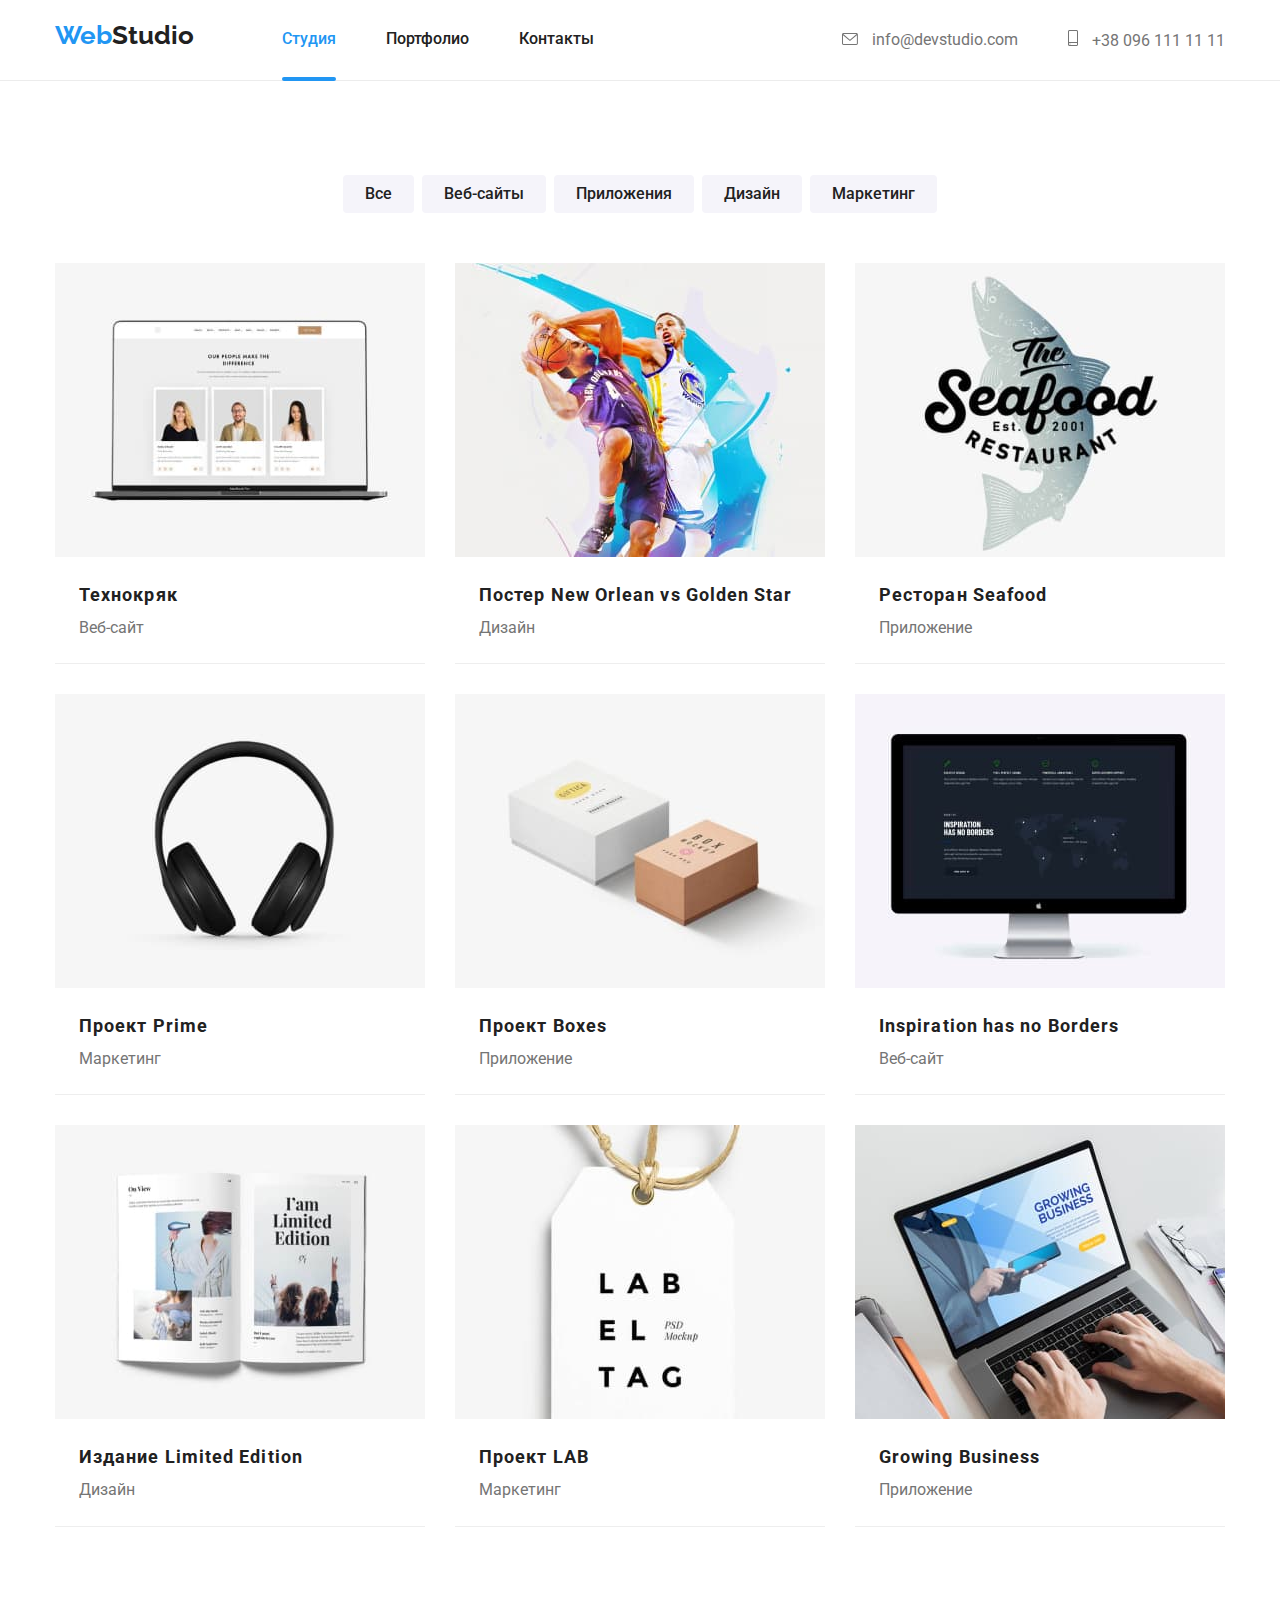
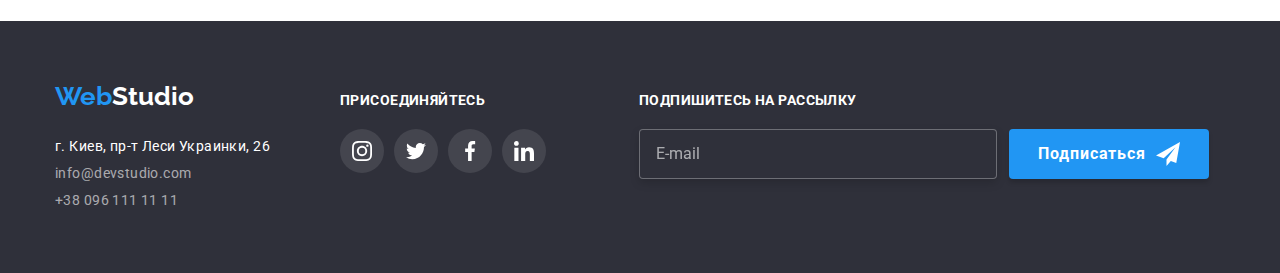
==== commit fc03bc68: "added changes" ====
--- a/portfolio.html
+++ b/portfolio.html
@@ -19,7 +19,7 @@
         <!--Навигация на другие страницы-->
         <div class="container header-container">
             <nav class="navigation">
-                <a href="#" class="logo link">Web<span class="logo-header">Studio</span></a>
+                <a href="./index.html" class="logo link">Web<span class="logo-header">Studio</span></a>
                 <div class="mobile">
                     <button type="button" class="menu-button" aria-expanded="false" aria-controls="menu-container"
                         data-menu-button>
@@ -31,48 +31,53 @@
                     <div class="menu-container" id="menu-container" data-menu>
                         <ul class="site-nav list">
                             <li class="site-nav__item">
-                                <a href="./index.html" class="site-nav__link link">Студия</a>
+                                <a href="./index.html" class="site-nav__link link site-nav__link--active">Студия</a>
                             </li>
                             <li class="site-nav__item">
-                                <a href="./portfolio.html" class="site-nav__link link site-nav__link--active">Портфолио</a>
+                                <a href="./portfolio.html" class="site-nav__link link">Портфолио</a>
                             </li>
                             <li class="site-nav__item">
                                 <a href="#" class="site-nav__link link">Контакты</a>
                             </li>
                         </ul>
-    
-                        <ul class="list auth-nav">
-                            <li class="auth-nav__item">
-                                <a href="mailto:info@devstudio.com" class="link">
-                                    <svg class="auth-nav-icon" width="16px" height="12px">
-                                        <use href="./images/icons.svg#icon-envelope-hover"></use>
-                                    </svg>
-                                    info@devstudio.com
-                                </a>
-                            </li>
-                            <li class="auth-nav__item">
-                                <a href="tel:+380961111111" class="link">
-                                    <svg class="auth-nav-icon" width="10px" height="16px">
-                                        <use href="./images/icons.svg#icon-smartphone"></use>
-                                    </svg> +38 096 111 11 11
-                                </a>
-                            </li>
-                        </ul>
-                        <ul class="mobile-social">
-                            <li class="mobile-social__item list"><a class="mobile-social__link" href="#">Instagram</a></li>
-                            <li class="mobile-social__item list"><a class="mobile-social__link" href="#">Twitter</a></li>
-                            <li class="mobile-social__item list"><a class="mobile-social__link" href="#">Facebook</a></li>
-                            <li class="mobile-social__item list"><a class="mobile-social__link" href="#">LinkedIn</a></li>
-                        </ul>
+                        <div class="mobile-box">
+                            <ul class="list auth-nav">
+                                <li class="auth-nav__item">
+                                    <a href="mailto:info@devstudio.com" class="link">
+                                        <svg class="auth-nav-icon" width="16px" height="12px">
+                                            <use href="./images/icons.svg#icon-envelope-hover"></use>
+                                        </svg>
+                                        info@devstudio.com
+                                    </a>
+                                </li>
+                                <li class="auth-nav__item">
+                                    <a href="tel:+380961111111" class="link">
+                                        <svg class="auth-nav-icon" width="10px" height="16px">
+                                            <use href="./images/icons.svg#icon-smartphone"></use>
+                                        </svg> +38 096 111 11 11
+                                    </a>
+                                </li>
+                            </ul>
+                            <ul class="mobile-social">
+                                <li class="mobile-social__item list"><a class="mobile-social__link" href="#">Instagram</a>
+                                </li>
+                                <li class="mobile-social__item list"><a class="mobile-social__link" href="#">Twitter</a>
+                                </li>
+                                <li class="mobile-social__item list"><a class="mobile-social__link" href="#">Facebook</a>
+                                </li>
+                                <li class="mobile-social__item list"><a class="mobile-social__link" href="#">LinkedIn</a>
+                                </li>
+                            </ul>
+                        </div>
                     </div>
                 </div>
                 <div class="navigation-box">
                     <ul class="site-nav list">
                         <li class="site-nav__item">
-                            <a href="./index.html" class="site-nav__link link">Студия</a>
+                            <a href="./index.html" class="site-nav__link link site-nav__link--active">Студия</a>
                         </li>
                         <li class="site-nav__item">
-                            <a href="./portfolio.html" class="site-nav__link link site-nav__link--active">Портфолио</a>
+                            <a href="./portfolio.html" class="site-nav__link link">Портфолио</a>
                         </li>
                         <li class="site-nav__item">
                             <a href="#" class="site-nav__link link">Контакты</a>
@@ -99,6 +104,7 @@
                     </li>
                 </ul>
             </div>
+        </div>
     </header>
 
 
@@ -428,6 +434,7 @@
         </form>
     </div>
 </footer>
+
+<script src="js/menu.js"></script>
 </body>
-
 </html>--- a/css/portfolio.min.css
+++ b/css/portfolio.min.css
@@ -1,2 +1,2 @@
-body{background-color:#fff;color:#757575;font-family:Roboto, sans-serif}img{display:block;max-width:100%;height:auto}.container{margin-left:auto;margin-right:auto;padding:0 15px}@media screen and (min-width: 480px){.container{width:480px}}@media screen and (min-width: 768px){.container{width:768px}}@media screen and (min-width: 1200px){.container{width:1200px}}.link{color:inherit;text-decoration:none;-webkit-transition:color var(--animation-time) var(--main-timing-function);-o-transition:color var(--animation-time) var(--main-timing-function);transition:color var(--animation-time) var(--main-timing-function)}.link:hover,.link:focus{color:#2196f3}.section-title{margin-bottom:30px;font-size:36px;line-height:1.4;text-align:center;color:#212121}@media screen and (min-width: 1200px){.section-title{margin-bottom:50px}}h1,h2,h3,h4,h5,h6,p,ul{margin-top:0;margin-bottom:0}.list{list-style:none;margin:0;padding:0}.logo{color:#2196f3;font-family:Raleway, sans-serif;font-weight:bold;font-size:26px;line-height:1.2}.logo-header{color:#212121}.logo-footer{color:#fff;margin-bottom:20px}.button{display:inline-block;-webkit-border-radius:4px;border-radius:4px;border:none;color:#212121;font-family:Roboto, sans-serif;font-size:16px;line-height:1.6;cursor:pointer;text-align:center;-webkit-transition:background-color 250ms cubic-bezier(0.4, 0, 0.2, 1),color 250ms cubic-bezier(0.4, 0, 0.2, 1);-o-transition:background-color 250ms cubic-bezier(0.4, 0, 0.2, 1),color 250ms cubic-bezier(0.4, 0, 0.2, 1);transition:background-color 250ms cubic-bezier(0.4, 0, 0.2, 1),color 250ms cubic-bezier(0.4, 0, 0.2, 1)}.button-filter{font-family:Roboto, sans-serif;font-weight:500;font-size:16px;line-height:1.6;background-color:#f5f4fa;padding:6px 22px;-webkit-box-align:center;-webkit-align-items:center;-ms-flex-align:center;align-items:center}@media screen and (max-width: 767px){.button-filter:nth-child(-n+3){margin-bottom:15px}}.button-filter:focus,.button-filter:hover{background-color:#2196f3;color:#fff;-webkit-box-shadow:0px 3px 1px rgba(0,0,0,0.1),0px 1px 2px rgba(0,0,0,0.08),0px 2px 2px rgba(0,0,0,0.12);box-shadow:0px 3px 1px rgba(0,0,0,0.1),0px 1px 2px rgba(0,0,0,0.08),0px 2px 2px rgba(0,0,0,0.12)}.button-studio{font-family:Roboto, sans-serif;font-weight:bold;font-size:16px;line-height:1.9;letter-spacing:0.06em;color:#fff;background-color:#2196f3;padding:10px 32px;min-width:200px;border:none}.visually-hidden{position:absolute;clip:rect(0 0 0 0);width:1px;height:1px;margin:-1px}.page-header{border-bottom:1px solid #ececec;width:100%}.header-container{min-height:60px}@media screen and (min-width: 768px){.header-container{display:-webkit-box;display:-webkit-flex;display:-ms-flexbox;display:flex;-webkit-box-align:center;-webkit-align-items:center;-ms-flex-align:center;align-items:center}}.menu-button{position:absolute;top:10px;right:15px;z-index:100;display:-webkit-inline-box;display:-webkit-inline-flex;display:-ms-inline-flexbox;display:inline-flex;margin:0;padding:0;border:none;background-color:transparent;cursor:pointer}.menu-button:hover,.menu-button:focus{fill:#2196f3}@media screen and (min-width: 768px){.menu-button{display:none}}.menu-button .icon-cross{display:none}.menu-button.is-open .icon-cross{display:block}.menu-button.is-open .icon-menu{display:none}@media screen and (max-width: 767px){.menu-container{display:none;position:fixed;z-index:50;top:0;left:0;width:100vw;height:100vw;overflow-y:scroll;text-align:center;background-color:#fff}}@media screen and (min-width: 768px){.menu-container{display:-webkit-box;display:-webkit-flex;display:-ms-flexbox;display:flex;width:100%}}.menu-container.is-open{display:block}.auth-nav-icon{margin-right:10px;fill:currentColor}@media screen and (max-width: 1199px){.auth-nav-icon.tablet-envelope{width:14px;height:10px}.auth-nav-icon.tablet-smartphone{width:10px;height:14px}}@media screen and (min-width: 1200px){.auth-nav-icon.desktop-envelope{width:16px;height:12px}.auth-nav-icon.desktop-smartphone{width:10px;height:16px}}@media screen and (max-width: 767px){.auth-nav-icon{display:none}}@media screen and (max-width: 767px){.site-nav{font-size:40px;margin-bottom:302px}}@media screen and (min-width: 768px){.site-nav{display:-webkit-box;display:-webkit-flex;display:-ms-flexbox;display:flex;-webkit-box-align:center;-webkit-align-items:center;-ms-flex-align:center;align-items:center;-webkit-box-pack:center;-webkit-justify-content:center;-ms-flex-pack:center;justify-content:center;margin-left:88px}.site-nav .site-nav__item+.site-nav__item{margin-left:50px}}.site-nav .link{display:block;color:#212121;font-weight:500}.site-nav__link{position:relative;display:block;padding-top:15px;padding-bottom:15px;font-size:inherit}@media screen and (min-width: 768px){.site-nav__link.site-nav__link--active::after{content:"";position:absolute;left:0;bottom:-18px;width:100%;height:4px;background-color:#2196f3;-webkit-border-radius:2px;border-radius:2px;-webkit-transform:scaleX(1);-ms-transform:scaleX(1);transform:scaleX(1)}.site-nav__link::after{content:"";-webkit-transform:scaleX(0);-ms-transform:scaleX(0);transform:scaleX(0);-webkit-transition:-webkit-transform 250ms cubic-bezier(0.4, 0, 0.2, 1);transition:-webkit-transform 250ms cubic-bezier(0.4, 0, 0.2, 1);-o-transition:transform 250ms cubic-bezier(0.4, 0, 0.2, 1);transition:transform 250ms cubic-bezier(0.4, 0, 0.2, 1);transition:transform 250ms cubic-bezier(0.4, 0, 0.2, 1), -webkit-transform 250ms cubic-bezier(0.4, 0, 0.2, 1)}.site-nav__link:hover::after,.site-nav__link:focus::after{content:"";position:absolute;left:0;bottom:-18px;width:100%;height:4px;background-color:#2196f3;-webkit-border-radius:2px;border-radius:2px;-webkit-transform:scaleX(1);-ms-transform:scaleX(1);transform:scaleX(1)}}@media screen and (min-width: 768px){.mobile{display:none}}@media screen and (max-width: 767px){.navigation-box{display:none}}@media screen and (max-width: 767px){.contact-box{display:none}}@media screen and (min-width: 768px){.contact-box{margin-left:auto}}@media screen and (min-width: 768px) and (max-width: 1199px){.auth-nav:not(:last-child){margin-bottom:10px}}@media screen and (max-width: 767px){.auth-nav{display:-webkit-box;display:-webkit-flex;display:-ms-flexbox;display:flex;-webkit-box-orient:vertical;-webkit-box-direction:reverse;-webkit-flex-direction:column-reverse;-ms-flex-direction:column-reverse;flex-direction:column-reverse}}@media screen and (min-width: 768px){.auth-nav{display:block;margin-left:auto}}@media screen and (min-width: 1200px){.auth-nav{display:-webkit-box;display:-webkit-flex;display:-ms-flexbox;display:flex;margin-left:auto;-webkit-box-align:center;-webkit-align-items:center;-ms-flex-align:center;align-items:center}.auth-nav .auth-nav__item+.auth-nav__item{margin-left:50px}}@media screen and (min-width: 768px) and (max-width: 1199px){.auth-nav__item:not(:last-child){margin-bottom:10px}}@media screen and (max-width: 767px){.auth-nav__item{line-height:1.2}.auth-nav__item:first-child{margin-bottom:64px;color:#757575;font-size:24px}.auth-nav__item:last-child{margin-bottom:32px;color:#2196f3;font-size:34px}}.mobile-social{display:-webkit-inline-box;display:-webkit-inline-flex;display:-ms-inline-flexbox;display:inline-flex}.mobile-social__link{color:#2196f3;padding-left:10px;font-size:18px;line-height:1.2}.site-nav__link.site-nav__link--active{color:#2196f3}.mobile-social__item:not(:last-child){border-right:1px solid rgba(33,33,33,0.2);padding-right:10px}.navigation{padding-top:15px;padding-bottom:15px;min-height:80px}@media screen and (min-width: 768px){.navigation{display:-webkit-box;display:-webkit-flex;display:-ms-flexbox;display:flex;-webkit-box-align:baseline;-webkit-align-items:baseline;-ms-flex-align:baseline;align-items:baseline}}.specialization-section{padding-top:60px;padding-bottom:60px}@media screen and (min-width: 1200px){.specialization-section{padding-top:94px;padding-bottom:94px}}.specialization-box{display:-webkit-inline-box;display:-webkit-inline-flex;display:-ms-inline-flexbox;display:inline-flex;-webkit-flex-wrap:wrap;-ms-flex-wrap:wrap;flex-wrap:wrap;margin-bottom:30px}@media screen and (min-width: 768px){.specialization-box{display:-webkit-box;display:-webkit-flex;display:-ms-flexbox;display:flex;-webkit-box-pack:center;-webkit-justify-content:center;-ms-flex-pack:center;justify-content:center;-webkit-flex-wrap:nowrap;-ms-flex-wrap:nowrap;flex-wrap:nowrap;margin-bottom:30px}}@media screen and (min-width: 1200px){.specialization-box{margin-bottom:50px}}.specialization-box .specialization-box__item+.specialization-box__item{margin-left:8px}.specialization-box__item{font-family:Roboto, sans-serif}.card-set{padding:0;margin:0}@media screen and (min-width: 768px){.card-set{display:-webkit-box;display:-webkit-flex;display:-ms-flexbox;display:flex;-webkit-flex-wrap:wrap;-ms-flex-wrap:wrap;flex-wrap:wrap;margin-left:-webkit-calc(-1 * 30px);margin-left:calc(-1 * 30px);margin-bottom:-webkit-calc(-1 * 30px);margin-bottom:calc(-1 * 30px)}}.samples-card{border-bottom:1px solid #eeeeee;cursor:pointer}@media screen and (min-width: 768px) and (max-width: 1199px){.samples-card{height:440px}}@media screen and (min-width: 768px){.samples-card{-webkit-flex-basis:-webkit-calc(100% / 2 - 30px);-ms-flex-preferred-size:calc(100% / 2 - 30px);flex-basis:calc(100% / 2 - 30px);margin-left:30px;margin-bottom:30px}}@media screen and (min-width: 1200px){.samples-card{-webkit-flex-basis:-webkit-calc(100% / 3 - 30px);-ms-flex-preferred-size:calc(100% / 3 - 30px);flex-basis:calc(100% / 3 - 30px)}}.samples-card:hover,.samples-card:focus{-webkit-box-shadow:0px 1px 1px rgba(0,0,0,0.12),0px 4px 4px rgba(0,0,0,0.06),1px 4px 6px rgba(0,0,0,0.16);box-shadow:0px 1px 1px rgba(0,0,0,0.12),0px 4px 4px rgba(0,0,0,0.06),1px 4px 6px rgba(0,0,0,0.16)}.samples-card-content{-webkit-box-flex:1;-webkit-flex-grow:1;-ms-flex-positive:1;flex-grow:1;padding:20px 24px}@media screen and (min-width: 768px) and (max-width: 1199px){.samples-card-content{max-width:354px}}.samples-card-content__paragraph{font-size:16px;font-weight:400px;line-height:1.9}.samples-card-content__title{color:#212121;font-family:Roboto, sans-serif;font-size:18px;line-height:2;letter-spacing:0.06em}.samples-card__link{display:-webkit-box;display:-webkit-flex;display:-ms-flexbox;display:flex;-webkit-box-orient:vertical;-webkit-box-direction:normal;-webkit-flex-direction:column;-ms-flex-direction:column;flex-direction:column;height:100%}.samples-card__link:hover,.samples-card__link:focus{color:#757575}.samples-card-thumb{display:block;position:relative;overflow:hidden}.samples-card-thumb__text{position:absolute;top:0;left:0;width:100%;height:100%;-webkit-transform:translateY(100%);-ms-transform:translateY(100%);transform:translateY(100%);-webkit-transition:-webkit-transform 250ms cubic-bezier(0.4, 0, 0.2, 1);transition:-webkit-transform 250ms cubic-bezier(0.4, 0, 0.2, 1);-o-transition:transform 250ms cubic-bezier(0.4, 0, 0.2, 1);transition:transform 250ms cubic-bezier(0.4, 0, 0.2, 1);transition:transform 250ms cubic-bezier(0.4, 0, 0.2, 1), -webkit-transform 250ms cubic-bezier(0.4, 0, 0.2, 1);padding-left:24px;padding-right:24px;padding-top:63px;padding-bottom:63px;font-family:Roboto, sans-serif;font-size:18px;line-height:1.56;font-weight:400;letter-spacing:0.03em;color:#fff;background-color:rgba(33,150,243,0.9)}.samples-card:hover .samples-card-thumb__text,.samples-card:focus .samples-card-thumb__text{-webkit-transform:translateY(0);-ms-transform:translateY(0);transform:translateY(0)}.footer-section{padding-top:60px;padding-bottom:60px;background-color:#2f303a}@media screen and (min-width: 768px){.footer-section{display:-webkit-box;display:-webkit-flex;display:-ms-flexbox;display:flex}}.footer-section__container{padding-left:15px;padding-right:15px}@media screen and (min-width: 768px){.footer-section__container{display:-webkit-box;display:-webkit-flex;display:-ms-flexbox;display:flex;-webkit-flex-wrap:wrap;-ms-flex-wrap:wrap;flex-wrap:wrap;-webkit-box-align:baseline;-webkit-align-items:baseline;-ms-flex-align:baseline;align-items:baseline}}@media screen and (min-width: 1200px){.footer-section__container{-webkit-flex-wrap:nowrap;-ms-flex-wrap:nowrap;flex-wrap:nowrap}}@media screen and (max-width: 1199px){.footer-section__container{-webkit-box-pack:space-evenly;-webkit-justify-content:space-evenly;-ms-flex-pack:space-evenly;justify-content:space-evenly;text-align:center}}.address-section{height:81px;font-style:normal;line-height:1.7}@media screen and (max-width: 1199px){.address-section{margin-bottom:60px}}.address-list{display:block}.address-list:not(:last-child){margin-bottom:8px}@media screen and (min-width: 1200px){.address-list:not(:last-child){margin-bottom:9px}}.address-map{color:#fff;line-height:1.7;text-decoration:none}.address-list__link{color:#fff;font-size:14px;line-height:1.7;letter-spacing:0.03em}.address-list__contacts{color:rgba(255,255,255,0.6);margin-top:9px;font-size:14px;line-height:1.7;letter-spacing:0.03em;text-decoration:none}.footer-contacts .logo{display:block;margin-bottom:20px}@media screen and (min-width: 1200px){.footer-social-links{margin-left:70px;margin-right:93px}}.footer-social-links__title{font-family:Roboto;font-style:normal;font-weight:bold;font-size:14px;line-height:1.3;letter-spacing:0.03em;text-transform:uppercase;color:#ffffff;margin-bottom:20px}.footer-social-list{display:-webkit-box;display:-webkit-flex;display:-ms-flexbox;display:flex;-webkit-box-pack:center;-webkit-justify-content:center;-ms-flex-pack:center;justify-content:center}@media screen and (max-width: 767px){.footer-social-list{margin-bottom:60px}}.footer-social-list__item{height:44px;width:44px}.footer-social-list__item:not(:last-child){margin-right:10px}.footer-social-list__link{display:-webkit-box;display:-webkit-flex;display:-ms-flexbox;display:flex;-webkit-box-align:center;-webkit-align-items:center;-ms-flex-align:center;align-items:center;-webkit-box-pack:center;-webkit-justify-content:center;-ms-flex-pack:center;justify-content:center;width:100%;height:100%;background-color:rgba(255,255,255,0.1);-webkit-border-radius:50px;border-radius:50px;-webkit-transition:fill 250ms cubic-bezier(0.4, 0, 0.2, 1),background-color 250ms cubic-bezier(0.4, 0, 0.2, 1);-o-transition:fill 250ms cubic-bezier(0.4, 0, 0.2, 1),background-color 250ms cubic-bezier(0.4, 0, 0.2, 1);transition:fill 250ms cubic-bezier(0.4, 0, 0.2, 1),background-color 250ms cubic-bezier(0.4, 0, 0.2, 1)}.footer-social-list__link:hover,.footer-social-list__link:focus{fill:#fff;background-color:#2196f3;-webkit-border-radius:50px;border-radius:50px}.footer-social-list__icon{fill:#fff}@media screen and (min-width: 1200px){.subscription{display:-webkit-box;display:-webkit-flex;display:-ms-flexbox;display:flex;-webkit-box-align:end;-webkit-align-items:flex-end;-ms-flex-align:end;align-items:flex-end}}.subscription__title{font-family:Roboto;font-style:normal;font-weight:bold;font-size:14px;line-height:1.14;letter-spacing:0.03em;text-transform:uppercase;color:#ffffff}.subscription__input-footer{margin-top:20px;width:100%;min-height:50px;background:#2f303a;color:#fff;border:1px solid rgba(255,255,255,0.3);-webkit-box-sizing:border-box;box-sizing:border-box;-webkit-filter:drop-shadow(0px 4px 4px rgba(0,0,0,0.15));filter:drop-shadow(0px 4px 4px rgba(0,0,0,0.15));-webkit-border-radius:4px;border-radius:4px;font-family:Roboto;font-style:normal;font-weight:normal;font-size:16px;line-height:1.25;padding-left:16px;padding-top:14px;padding-bottom:14px;-webkit-transition:fill 250ms cubic-bezier(0.4, 0, 0.2, 1),background-color 250ms cubic-bezier(0.4, 0, 0.2, 1);-o-transition:fill 250ms cubic-bezier(0.4, 0, 0.2, 1),background-color 250ms cubic-bezier(0.4, 0, 0.2, 1);transition:fill 250ms cubic-bezier(0.4, 0, 0.2, 1),background-color 250ms cubic-bezier(0.4, 0, 0.2, 1)}@media screen and (min-width: 768px){.subscription__input-footer{width:450px}}@media screen and (max-width: 1199px){.subscription__input-footer{margin-bottom:20px}}@media screen and (min-width: 1200px){.subscription__input-footer{width:358px;margin-right:12px}}.subscription__input-footer:focus,.subscription__input-footer:hover{border-color:#2196f3}.subscription__input-footer::-webkit-input-placeholder{color:rgba(255,255,255,0.6)}.subscription__input-footer:-ms-input-placeholder{color:rgba(255,255,255,0.6)}.subscription__input-footer::-ms-input-placeholder{color:rgba(255,255,255,0.6)}.subscription__input-footer::placeholder{color:rgba(255,255,255,0.6)}.button-form{display:-webkit-box;display:-webkit-flex;display:-ms-flexbox;display:flex;-webkit-box-align:center;-webkit-align-items:center;-ms-flex-align:center;align-items:center;-webkit-box-pack:center;-webkit-justify-content:center;-ms-flex-pack:center;justify-content:center;min-width:200px;min-height:50px;background:#2196f3;-webkit-box-shadow:0px 4px 4px rgba(0,0,0,0.15);box-shadow:0px 4px 4px rgba(0,0,0,0.15);-webkit-border-radius:4px;border-radius:4px;border:none;font-family:Roboto;font-style:normal;font-weight:bold;font-size:16px;line-height:1.9;letter-spacing:0.06em;color:#ffffff;padding:0;margin-left:auto;margin-right:auto;cursor:pointer}.subscription__icon{fill:#fff;margin-left:10px}
+body{background-color:#fff;color:#757575;font-family:Roboto, sans-serif}img{display:block;max-width:100%;height:auto}.container{margin-left:auto;margin-right:auto;padding:0 15px}@media screen and (min-width: 480px){.container{width:480px}}@media screen and (min-width: 768px){.container{width:768px}}@media screen and (min-width: 1200px){.container{width:1200px}}.link{color:inherit;text-decoration:none;-webkit-transition:color var(--animation-time) var(--main-timing-function);-o-transition:color var(--animation-time) var(--main-timing-function);transition:color var(--animation-time) var(--main-timing-function)}.link:hover,.link:focus{color:#2196f3}.section-title{margin-bottom:30px;font-size:36px;line-height:1.4;text-align:center;color:#212121}@media screen and (min-width: 1200px){.section-title{margin-bottom:50px}}h1,h2,h3,h4,h5,h6,p,ul{margin-top:0;margin-bottom:0}.list{list-style:none;margin:0;padding:0}.logo{color:#2196f3;font-family:Raleway, sans-serif;font-weight:bold;font-size:26px;line-height:1.2}.logo-header{color:#212121}.logo-footer{color:#fff;margin-bottom:20px}.button{display:inline-block;-webkit-border-radius:4px;border-radius:4px;border:none;color:#212121;font-family:Roboto, sans-serif;font-size:16px;line-height:1.6;cursor:pointer;text-align:center;-webkit-transition:background-color 250ms cubic-bezier(0.4, 0, 0.2, 1),color 250ms cubic-bezier(0.4, 0, 0.2, 1);-o-transition:background-color 250ms cubic-bezier(0.4, 0, 0.2, 1),color 250ms cubic-bezier(0.4, 0, 0.2, 1);transition:background-color 250ms cubic-bezier(0.4, 0, 0.2, 1),color 250ms cubic-bezier(0.4, 0, 0.2, 1)}.button-filter{font-family:Roboto, sans-serif;font-weight:500;font-size:16px;line-height:1.6;background-color:#f5f4fa;padding:6px 22px;-webkit-box-align:center;-webkit-align-items:center;-ms-flex-align:center;align-items:center}@media screen and (max-width: 767px){.button-filter:nth-child(-n+3){margin-bottom:15px}}.button-filter:focus,.button-filter:hover{background-color:#2196f3;color:#fff;-webkit-box-shadow:0px 3px 1px rgba(0,0,0,0.1),0px 1px 2px rgba(0,0,0,0.08),0px 2px 2px rgba(0,0,0,0.12);box-shadow:0px 3px 1px rgba(0,0,0,0.1),0px 1px 2px rgba(0,0,0,0.08),0px 2px 2px rgba(0,0,0,0.12)}.button-studio{font-family:Roboto, sans-serif;font-weight:bold;font-size:16px;line-height:1.9;letter-spacing:0.06em;color:#fff;background-color:#2196f3;padding:10px 32px;min-width:200px;border:none}.visually-hidden{position:absolute;clip:rect(0 0 0 0);width:1px;height:1px;margin:-1px}.page-header{border-bottom:1px solid #ececec;width:100%}.header-container{min-height:60px}@media screen and (min-width: 768px){.header-container{display:-webkit-box;display:-webkit-flex;display:-ms-flexbox;display:flex;-webkit-box-align:center;-webkit-align-items:center;-ms-flex-align:center;align-items:center}}.menu-button{position:absolute;top:10px;right:15px;z-index:100;display:-webkit-inline-box;display:-webkit-inline-flex;display:-ms-inline-flexbox;display:inline-flex;margin:0;padding:0;border:none;background-color:transparent;cursor:pointer}.menu-button:hover,.menu-button:focus{fill:#2196f3}@media screen and (min-width: 768px){.menu-button{display:none}}.menu-button .icon-cross{display:none}.menu-button.is-open .icon-cross{display:block}.menu-button.is-open .icon-menu{display:none}@media screen and (max-width: 767px){.menu-container{display:none;position:fixed;z-index:55;top:0;left:0;width:100vw;min-height:100vw;height:100%;padding:48px 40px;background-color:#fff}}@media screen and (min-width: 768px){.menu-container{display:-webkit-box;display:-webkit-flex;display:-ms-flexbox;display:flex;width:100%}}.menu-container.is-open{display:-webkit-box;display:-webkit-flex;display:-ms-flexbox;display:flex;-webkit-box-orient:vertical;-webkit-box-direction:normal;-webkit-flex-direction:column;-ms-flex-direction:column;flex-direction:column;-webkit-box-pack:justify;-webkit-justify-content:space-between;-ms-flex-pack:justify;justify-content:space-between}.auth-nav-icon{margin-right:10px;fill:currentColor}@media screen and (max-width: 1199px){.auth-nav-icon.tablet-envelope{width:14px;height:10px}.auth-nav-icon.tablet-smartphone{width:10px;height:14px}}@media screen and (min-width: 1200px){.auth-nav-icon.desktop-envelope{width:16px;height:12px}.auth-nav-icon.desktop-smartphone{width:10px;height:16px}}@media screen and (max-width: 767px){.auth-nav-icon{display:none}}@media screen and (max-width: 767px){.site-nav{font-size:40px}}@media screen and (min-width: 768px){.site-nav{display:-webkit-box;display:-webkit-flex;display:-ms-flexbox;display:flex;-webkit-box-align:center;-webkit-align-items:center;-ms-flex-align:center;align-items:center;-webkit-box-pack:center;-webkit-justify-content:center;-ms-flex-pack:center;justify-content:center;margin-left:88px}.site-nav .site-nav__item+.site-nav__item{margin-left:50px}}.site-nav .link{display:block;color:#212121;font-weight:500}.site-nav__link{position:relative;display:block;padding-top:15px;padding-bottom:15px;font-size:inherit}@media screen and (min-width: 768px){.site-nav__link.site-nav__link--active::after{content:"";position:absolute;left:0;bottom:-18px;width:100%;height:4px;background-color:#2196f3;-webkit-border-radius:2px;border-radius:2px;-webkit-transform:scaleX(1);-ms-transform:scaleX(1);transform:scaleX(1)}.site-nav__link::after{content:"";-webkit-transform:scaleX(0);-ms-transform:scaleX(0);transform:scaleX(0);-webkit-transition:-webkit-transform 250ms cubic-bezier(0.4, 0, 0.2, 1);transition:-webkit-transform 250ms cubic-bezier(0.4, 0, 0.2, 1);-o-transition:transform 250ms cubic-bezier(0.4, 0, 0.2, 1);transition:transform 250ms cubic-bezier(0.4, 0, 0.2, 1);transition:transform 250ms cubic-bezier(0.4, 0, 0.2, 1), -webkit-transform 250ms cubic-bezier(0.4, 0, 0.2, 1)}.site-nav__link:hover::after,.site-nav__link:focus::after{content:"";position:absolute;left:0;bottom:-18px;width:100%;height:4px;background-color:#2196f3;-webkit-border-radius:2px;border-radius:2px;-webkit-transform:scaleX(1);-ms-transform:scaleX(1);transform:scaleX(1)}}@media screen and (min-width: 768px){.mobile{display:none}}@media screen and (max-width: 767px){.navigation-box{display:none}}@media screen and (max-width: 767px){.contact-box{display:none}}@media screen and (min-width: 768px){.contact-box{margin-left:auto}}@media screen and (min-width: 768px) and (max-width: 1199px){.auth-nav:not(:last-child){margin-bottom:10px}}@media screen and (max-width: 767px){.auth-nav{display:-webkit-box;display:-webkit-flex;display:-ms-flexbox;display:flex;-webkit-box-orient:vertical;-webkit-box-direction:reverse;-webkit-flex-direction:column-reverse;-ms-flex-direction:column-reverse;flex-direction:column-reverse}}@media screen and (min-width: 768px){.auth-nav{display:block;margin-left:auto}}@media screen and (min-width: 1200px){.auth-nav{display:-webkit-box;display:-webkit-flex;display:-ms-flexbox;display:flex;margin-left:auto;-webkit-box-align:center;-webkit-align-items:center;-ms-flex-align:center;align-items:center}.auth-nav .auth-nav__item+.auth-nav__item{margin-left:50px}}@media screen and (min-width: 768px) and (max-width: 1199px){.auth-nav__item:not(:last-child){margin-bottom:10px}}@media screen and (max-width: 767px){.auth-nav__item{line-height:1.2}.auth-nav__item:first-child{margin-bottom:64px;color:#757575;font-size:24px}.auth-nav__item:last-child{margin-bottom:32px;color:#2196f3;font-size:34px}}.mobile-social{display:-webkit-box;display:-webkit-flex;display:-ms-flexbox;display:flex;padding:0}.mobile-social__link{color:#2196f3;font-size:18px;line-height:1.2}.mobile-social__link:not(:first-child){padding-left:10px}.site-nav__link.site-nav__link--active{color:#2196f3}.mobile-social__item:not(:last-child){border-right:1px solid rgba(33,33,33,0.2);padding-right:10px}.mobile-box{display:-webkit-box;display:-webkit-flex;display:-ms-flexbox;display:flex;-webkit-box-orient:vertical;-webkit-box-direction:normal;-webkit-flex-direction:column;-ms-flex-direction:column;flex-direction:column}.navigation{padding-top:15px;padding-bottom:15px;min-height:80px}@media screen and (min-width: 768px){.navigation{display:-webkit-box;display:-webkit-flex;display:-ms-flexbox;display:flex;-webkit-box-align:baseline;-webkit-align-items:baseline;-ms-flex-align:baseline;align-items:baseline}}.specialization-section{padding-top:60px;padding-bottom:60px}@media screen and (min-width: 1200px){.specialization-section{padding-top:94px;padding-bottom:94px}}.specialization-box{display:-webkit-inline-box;display:-webkit-inline-flex;display:-ms-inline-flexbox;display:inline-flex;-webkit-flex-wrap:wrap;-ms-flex-wrap:wrap;flex-wrap:wrap;margin-bottom:30px}@media screen and (min-width: 768px){.specialization-box{display:-webkit-box;display:-webkit-flex;display:-ms-flexbox;display:flex;-webkit-box-pack:center;-webkit-justify-content:center;-ms-flex-pack:center;justify-content:center;-webkit-flex-wrap:nowrap;-ms-flex-wrap:nowrap;flex-wrap:nowrap;margin-bottom:30px}}@media screen and (min-width: 1200px){.specialization-box{margin-bottom:50px}}.specialization-box .specialization-box__item+.specialization-box__item{margin-left:8px}.specialization-box__item{font-family:Roboto, sans-serif}.card-set{padding:0;margin:0}@media screen and (min-width: 768px){.card-set{display:-webkit-box;display:-webkit-flex;display:-ms-flexbox;display:flex;-webkit-flex-wrap:wrap;-ms-flex-wrap:wrap;flex-wrap:wrap;margin-left:-webkit-calc(-1 * 30px);margin-left:calc(-1 * 30px);margin-bottom:-webkit-calc(-1 * 30px);margin-bottom:calc(-1 * 30px)}}.samples-card{border-bottom:1px solid #eeeeee;cursor:pointer}@media screen and (min-width: 768px) and (max-width: 1199px){.samples-card{height:404px}}@media screen and (min-width: 768px){.samples-card{-webkit-flex-basis:-webkit-calc(100% / 2 - 30px);-ms-flex-preferred-size:calc(100% / 2 - 30px);flex-basis:calc(100% / 2 - 30px);margin-left:30px;margin-bottom:30px}}@media screen and (min-width: 1200px){.samples-card{-webkit-flex-basis:-webkit-calc(100% / 3 - 30px);-ms-flex-preferred-size:calc(100% / 3 - 30px);flex-basis:calc(100% / 3 - 30px)}}.samples-card:hover,.samples-card:focus{-webkit-box-shadow:0px 1px 1px rgba(0,0,0,0.12),0px 4px 4px rgba(0,0,0,0.06),1px 4px 6px rgba(0,0,0,0.16);box-shadow:0px 1px 1px rgba(0,0,0,0.12),0px 4px 4px rgba(0,0,0,0.06),1px 4px 6px rgba(0,0,0,0.16)}.samples-card-content{-webkit-box-flex:1;-webkit-flex-grow:1;-ms-flex-positive:1;flex-grow:1;padding:20px 24px;max-height:110px}@media screen and (min-width: 768px) and (max-width: 1199px){.samples-card-content{max-width:354px;min-height:146px}}.samples-card-content__paragraph{font-size:16px;font-weight:400px;line-height:1.9}.samples-card-content__title{color:#212121;font-family:Roboto, sans-serif;font-size:18px;line-height:2;letter-spacing:0.06em}.samples-card__link{display:-webkit-box;display:-webkit-flex;display:-ms-flexbox;display:flex;-webkit-box-orient:vertical;-webkit-box-direction:normal;-webkit-flex-direction:column;-ms-flex-direction:column;flex-direction:column;height:100%}.samples-card__link:hover,.samples-card__link:focus{color:#757575}.samples-card-thumb{display:block;position:relative;overflow:hidden}.samples-card-thumb__text{position:absolute;top:0;left:0;width:100%;height:100%;-webkit-transform:translateY(100%);-ms-transform:translateY(100%);transform:translateY(100%);-webkit-transition:-webkit-transform 250ms cubic-bezier(0.4, 0, 0.2, 1);transition:-webkit-transform 250ms cubic-bezier(0.4, 0, 0.2, 1);-o-transition:transform 250ms cubic-bezier(0.4, 0, 0.2, 1);transition:transform 250ms cubic-bezier(0.4, 0, 0.2, 1);transition:transform 250ms cubic-bezier(0.4, 0, 0.2, 1), -webkit-transform 250ms cubic-bezier(0.4, 0, 0.2, 1);padding-left:24px;padding-right:24px;padding-top:63px;padding-bottom:63px;font-family:Roboto, sans-serif;font-size:18px;line-height:1.56;font-weight:400;letter-spacing:0.03em;color:#fff;background-color:rgba(33,150,243,0.9)}.samples-card:hover .samples-card-thumb__text,.samples-card:focus .samples-card-thumb__text{-webkit-transform:translateY(0);-ms-transform:translateY(0);transform:translateY(0)}.footer-section{padding-top:60px;padding-bottom:60px;background-color:#2f303a}@media screen and (min-width: 768px){.footer-section{display:-webkit-box;display:-webkit-flex;display:-ms-flexbox;display:flex}}.footer-section__container{padding-left:15px;padding-right:15px}@media screen and (min-width: 768px){.footer-section__container{display:-webkit-box;display:-webkit-flex;display:-ms-flexbox;display:flex;-webkit-flex-wrap:wrap;-ms-flex-wrap:wrap;flex-wrap:wrap;-webkit-box-align:baseline;-webkit-align-items:baseline;-ms-flex-align:baseline;align-items:baseline}}@media screen and (min-width: 1200px){.footer-section__container{-webkit-flex-wrap:nowrap;-ms-flex-wrap:nowrap;flex-wrap:nowrap}}@media screen and (max-width: 1199px){.footer-section__container{-webkit-box-pack:space-evenly;-webkit-justify-content:space-evenly;-ms-flex-pack:space-evenly;justify-content:space-evenly;text-align:center}}.address-section{height:81px;font-style:normal;line-height:1.7}@media screen and (max-width: 1199px){.address-section{margin-bottom:60px}}.address-list{display:block}.address-list:not(:last-child){margin-bottom:8px}@media screen and (min-width: 1200px){.address-list:not(:last-child){margin-bottom:9px}}.address-map{color:#fff;line-height:1.7;text-decoration:none}.address-list__link{color:#fff;font-size:14px;line-height:1.7;letter-spacing:0.03em}.address-list__contacts{color:rgba(255,255,255,0.6);margin-top:9px;font-size:14px;line-height:1.7;letter-spacing:0.03em;text-decoration:none}.footer-contacts .logo{display:block;margin-bottom:20px}@media screen and (min-width: 1200px){.footer-social-links{margin-left:70px;margin-right:93px}}.footer-social-links__title{font-family:Roboto;font-style:normal;font-weight:bold;font-size:14px;line-height:1.3;letter-spacing:0.03em;text-transform:uppercase;color:#ffffff;margin-bottom:20px}.footer-social-list{display:-webkit-box;display:-webkit-flex;display:-ms-flexbox;display:flex;-webkit-box-pack:center;-webkit-justify-content:center;-ms-flex-pack:center;justify-content:center}@media screen and (max-width: 767px){.footer-social-list{margin-bottom:60px}}.footer-social-list__item{height:44px;width:44px}.footer-social-list__item:not(:last-child){margin-right:10px}.footer-social-list__link{display:-webkit-box;display:-webkit-flex;display:-ms-flexbox;display:flex;-webkit-box-align:center;-webkit-align-items:center;-ms-flex-align:center;align-items:center;-webkit-box-pack:center;-webkit-justify-content:center;-ms-flex-pack:center;justify-content:center;width:100%;height:100%;background-color:rgba(255,255,255,0.1);-webkit-border-radius:50px;border-radius:50px;-webkit-transition:fill 250ms cubic-bezier(0.4, 0, 0.2, 1),background-color 250ms cubic-bezier(0.4, 0, 0.2, 1);-o-transition:fill 250ms cubic-bezier(0.4, 0, 0.2, 1),background-color 250ms cubic-bezier(0.4, 0, 0.2, 1);transition:fill 250ms cubic-bezier(0.4, 0, 0.2, 1),background-color 250ms cubic-bezier(0.4, 0, 0.2, 1)}.footer-social-list__link:hover,.footer-social-list__link:focus{fill:#fff;background-color:#2196f3;-webkit-border-radius:50px;border-radius:50px}.footer-social-list__icon{fill:#fff}@media screen and (min-width: 1200px){.subscription{display:-webkit-box;display:-webkit-flex;display:-ms-flexbox;display:flex;-webkit-box-align:end;-webkit-align-items:flex-end;-ms-flex-align:end;align-items:flex-end}}.subscription__title{font-family:Roboto;font-style:normal;font-weight:bold;font-size:14px;line-height:1.14;letter-spacing:0.03em;text-transform:uppercase;color:#ffffff}.subscription__input-footer{margin-top:20px;width:100%;min-height:50px;background:#2f303a;color:#fff;border:1px solid rgba(255,255,255,0.3);-webkit-box-sizing:border-box;box-sizing:border-box;-webkit-filter:drop-shadow(0px 4px 4px rgba(0,0,0,0.15));filter:drop-shadow(0px 4px 4px rgba(0,0,0,0.15));-webkit-border-radius:4px;border-radius:4px;font-family:Roboto;font-style:normal;font-weight:normal;font-size:16px;line-height:1.25;padding-left:16px;padding-top:14px;padding-bottom:14px;-webkit-transition:fill 250ms cubic-bezier(0.4, 0, 0.2, 1),background-color 250ms cubic-bezier(0.4, 0, 0.2, 1);-o-transition:fill 250ms cubic-bezier(0.4, 0, 0.2, 1),background-color 250ms cubic-bezier(0.4, 0, 0.2, 1);transition:fill 250ms cubic-bezier(0.4, 0, 0.2, 1),background-color 250ms cubic-bezier(0.4, 0, 0.2, 1)}@media screen and (min-width: 768px){.subscription__input-footer{width:450px}}@media screen and (max-width: 1199px){.subscription__input-footer{margin-bottom:20px}}@media screen and (min-width: 1200px){.subscription__input-footer{width:358px;margin-right:12px}}.subscription__input-footer:focus,.subscription__input-footer:hover{border-color:#2196f3}.subscription__input-footer::-webkit-input-placeholder{color:rgba(255,255,255,0.6)}.subscription__input-footer:-ms-input-placeholder{color:rgba(255,255,255,0.6)}.subscription__input-footer::-ms-input-placeholder{color:rgba(255,255,255,0.6)}.subscription__input-footer::placeholder{color:rgba(255,255,255,0.6)}.button-form{display:-webkit-box;display:-webkit-flex;display:-ms-flexbox;display:flex;-webkit-box-align:center;-webkit-align-items:center;-ms-flex-align:center;align-items:center;-webkit-box-pack:center;-webkit-justify-content:center;-ms-flex-pack:center;justify-content:center;min-width:200px;min-height:50px;background:#2196f3;-webkit-box-shadow:0px 4px 4px rgba(0,0,0,0.15);box-shadow:0px 4px 4px rgba(0,0,0,0.15);-webkit-border-radius:4px;border-radius:4px;border:none;font-family:Roboto;font-style:normal;font-weight:bold;font-size:16px;line-height:1.9;letter-spacing:0.06em;color:#ffffff;padding:0;margin-left:auto;margin-right:auto;cursor:pointer}.subscription__icon{fill:#fff;margin-left:10px}
 /*# sourceMappingURL=portfolio.min.css.map */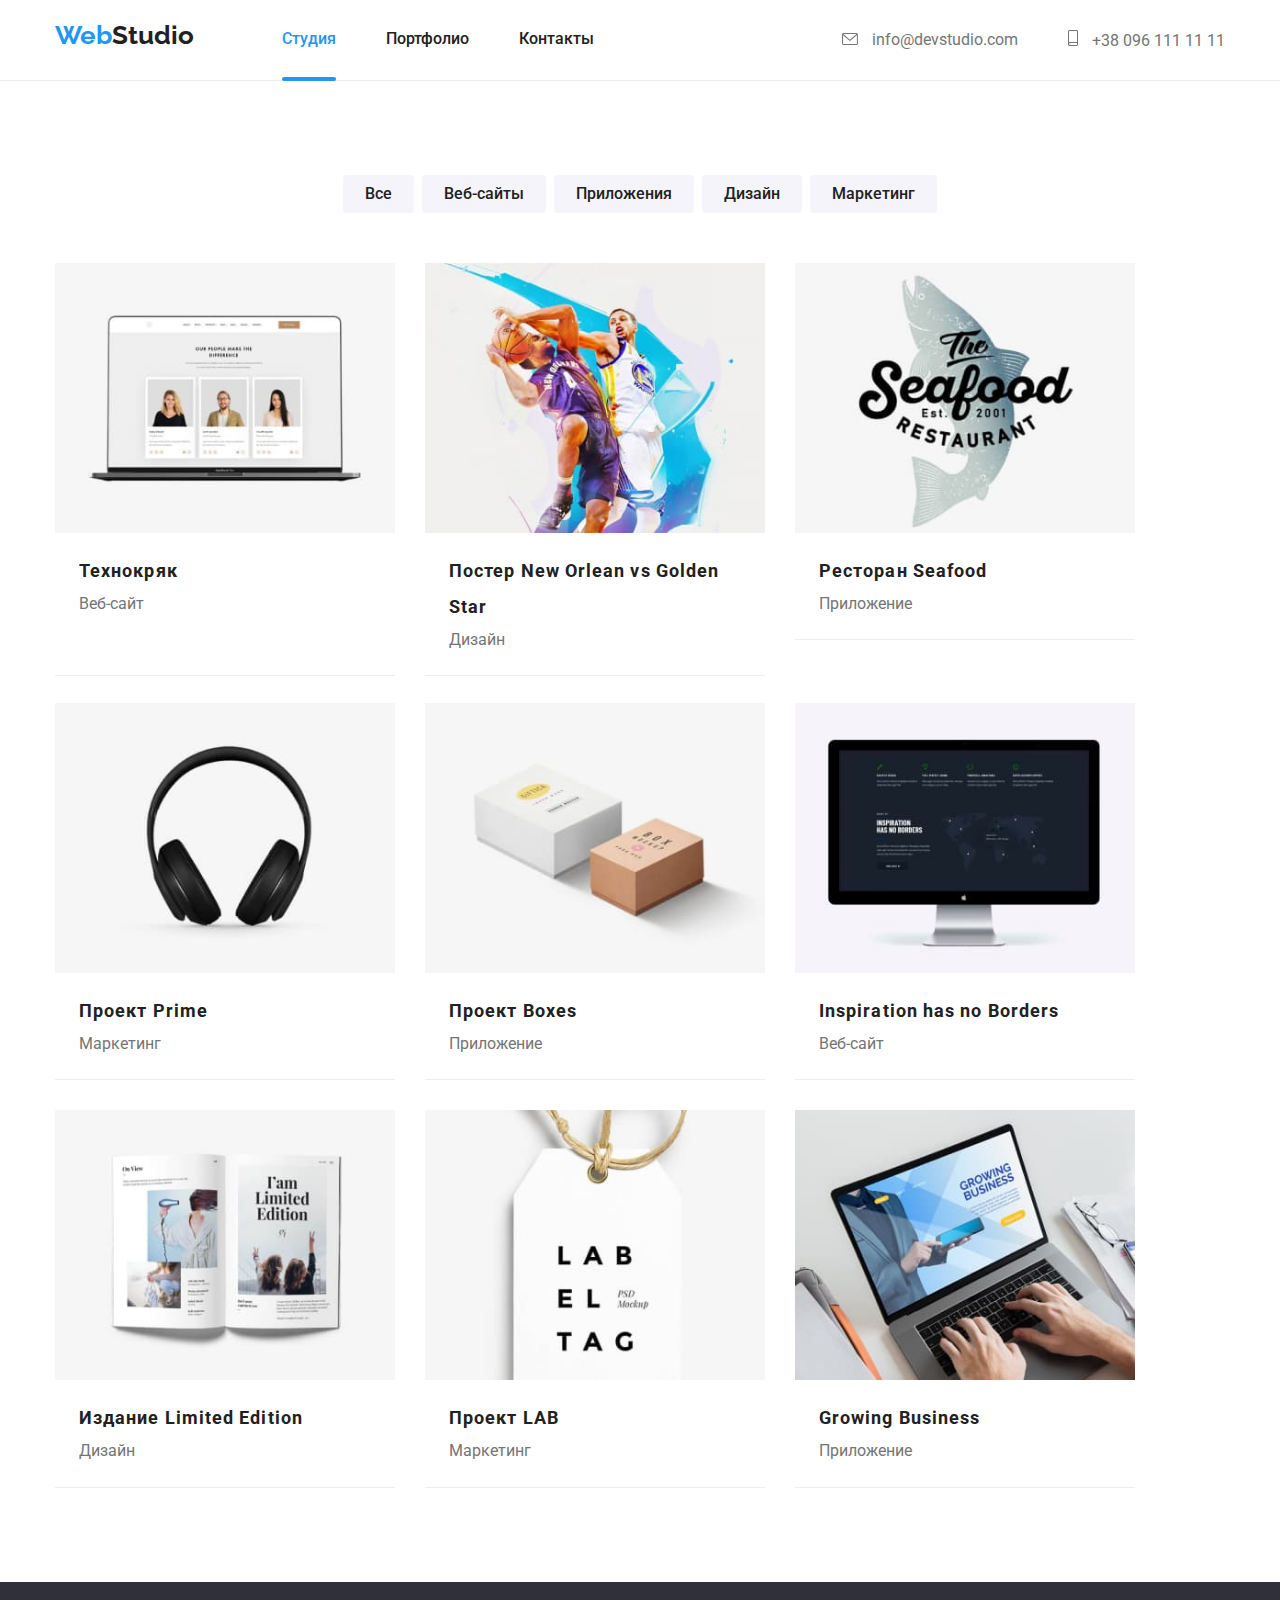
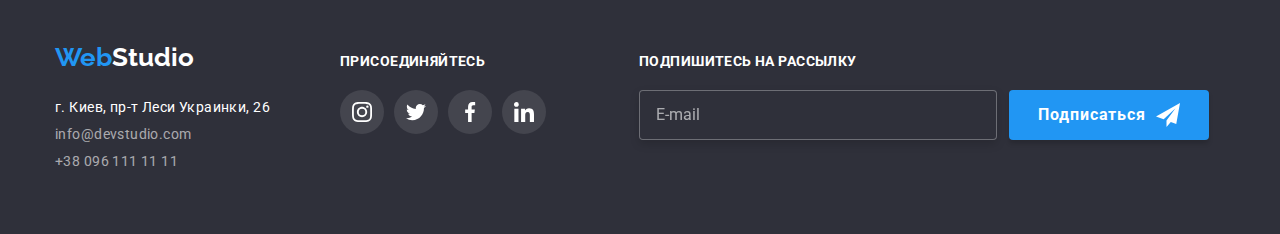
==== commit 899b5565: "added changes" ====
--- a/portfolio.html
+++ b/portfolio.html
@@ -150,7 +150,7 @@
                     платформу для цифрового
                     шпионажа и атак на защищённые сервера конкурентов.</p>
                 </div>
-                <div class="samples-card-content">
+                <div class="samples-card-content samples-card-content--height">
                 <h2 class="samples-card-content__title">Технокряк</h2>
                 <p class="samples-card-content__paragraph">Веб-сайт</p>
                 </div>
--- a/css/portfolio.min.css
+++ b/css/portfolio.min.css
@@ -1,2 +1,2 @@
-body{background-color:#fff;color:#757575;font-family:Roboto, sans-serif}img{display:block;max-width:100%;height:auto}.container{margin-left:auto;margin-right:auto;padding:0 15px}@media screen and (min-width: 480px){.container{width:480px}}@media screen and (min-width: 768px){.container{width:768px}}@media screen and (min-width: 1200px){.container{width:1200px}}.link{color:inherit;text-decoration:none;-webkit-transition:color var(--animation-time) var(--main-timing-function);-o-transition:color var(--animation-time) var(--main-timing-function);transition:color var(--animation-time) var(--main-timing-function)}.link:hover,.link:focus{color:#2196f3}.section-title{margin-bottom:30px;font-size:36px;line-height:1.4;text-align:center;color:#212121}@media screen and (min-width: 1200px){.section-title{margin-bottom:50px}}h1,h2,h3,h4,h5,h6,p,ul{margin-top:0;margin-bottom:0}.list{list-style:none;margin:0;padding:0}.logo{color:#2196f3;font-family:Raleway, sans-serif;font-weight:bold;font-size:26px;line-height:1.2}.logo-header{color:#212121}.logo-footer{color:#fff;margin-bottom:20px}.button{display:inline-block;-webkit-border-radius:4px;border-radius:4px;border:none;color:#212121;font-family:Roboto, sans-serif;font-size:16px;line-height:1.6;cursor:pointer;text-align:center;-webkit-transition:background-color 250ms cubic-bezier(0.4, 0, 0.2, 1),color 250ms cubic-bezier(0.4, 0, 0.2, 1);-o-transition:background-color 250ms cubic-bezier(0.4, 0, 0.2, 1),color 250ms cubic-bezier(0.4, 0, 0.2, 1);transition:background-color 250ms cubic-bezier(0.4, 0, 0.2, 1),color 250ms cubic-bezier(0.4, 0, 0.2, 1)}.button-filter{font-family:Roboto, sans-serif;font-weight:500;font-size:16px;line-height:1.6;background-color:#f5f4fa;padding:6px 22px;-webkit-box-align:center;-webkit-align-items:center;-ms-flex-align:center;align-items:center}@media screen and (max-width: 767px){.button-filter:nth-child(-n+3){margin-bottom:15px}}.button-filter:focus,.button-filter:hover{background-color:#2196f3;color:#fff;-webkit-box-shadow:0px 3px 1px rgba(0,0,0,0.1),0px 1px 2px rgba(0,0,0,0.08),0px 2px 2px rgba(0,0,0,0.12);box-shadow:0px 3px 1px rgba(0,0,0,0.1),0px 1px 2px rgba(0,0,0,0.08),0px 2px 2px rgba(0,0,0,0.12)}.button-studio{font-family:Roboto, sans-serif;font-weight:bold;font-size:16px;line-height:1.9;letter-spacing:0.06em;color:#fff;background-color:#2196f3;padding:10px 32px;min-width:200px;border:none}.visually-hidden{position:absolute;clip:rect(0 0 0 0);width:1px;height:1px;margin:-1px}.page-header{border-bottom:1px solid #ececec;width:100%}.header-container{min-height:60px}@media screen and (min-width: 768px){.header-container{display:-webkit-box;display:-webkit-flex;display:-ms-flexbox;display:flex;-webkit-box-align:center;-webkit-align-items:center;-ms-flex-align:center;align-items:center}}.menu-button{position:absolute;top:10px;right:15px;z-index:100;display:-webkit-inline-box;display:-webkit-inline-flex;display:-ms-inline-flexbox;display:inline-flex;margin:0;padding:0;border:none;background-color:transparent;cursor:pointer}.menu-button:hover,.menu-button:focus{fill:#2196f3}@media screen and (min-width: 768px){.menu-button{display:none}}.menu-button .icon-cross{display:none}.menu-button.is-open .icon-cross{display:block}.menu-button.is-open .icon-menu{display:none}@media screen and (max-width: 767px){.menu-container{display:none;position:fixed;z-index:55;top:0;left:0;width:100vw;min-height:100vw;height:100%;padding:48px 40px;background-color:#fff}}@media screen and (min-width: 768px){.menu-container{display:-webkit-box;display:-webkit-flex;display:-ms-flexbox;display:flex;width:100%}}.menu-container.is-open{display:-webkit-box;display:-webkit-flex;display:-ms-flexbox;display:flex;-webkit-box-orient:vertical;-webkit-box-direction:normal;-webkit-flex-direction:column;-ms-flex-direction:column;flex-direction:column;-webkit-box-pack:justify;-webkit-justify-content:space-between;-ms-flex-pack:justify;justify-content:space-between}.auth-nav-icon{margin-right:10px;fill:currentColor}@media screen and (max-width: 1199px){.auth-nav-icon.tablet-envelope{width:14px;height:10px}.auth-nav-icon.tablet-smartphone{width:10px;height:14px}}@media screen and (min-width: 1200px){.auth-nav-icon.desktop-envelope{width:16px;height:12px}.auth-nav-icon.desktop-smartphone{width:10px;height:16px}}@media screen and (max-width: 767px){.auth-nav-icon{display:none}}@media screen and (max-width: 767px){.site-nav{font-size:40px}}@media screen and (min-width: 768px){.site-nav{display:-webkit-box;display:-webkit-flex;display:-ms-flexbox;display:flex;-webkit-box-align:center;-webkit-align-items:center;-ms-flex-align:center;align-items:center;-webkit-box-pack:center;-webkit-justify-content:center;-ms-flex-pack:center;justify-content:center;margin-left:88px}.site-nav .site-nav__item+.site-nav__item{margin-left:50px}}.site-nav .link{display:block;color:#212121;font-weight:500}.site-nav__link{position:relative;display:block;padding-top:15px;padding-bottom:15px;font-size:inherit}@media screen and (min-width: 768px){.site-nav__link.site-nav__link--active::after{content:"";position:absolute;left:0;bottom:-18px;width:100%;height:4px;background-color:#2196f3;-webkit-border-radius:2px;border-radius:2px;-webkit-transform:scaleX(1);-ms-transform:scaleX(1);transform:scaleX(1)}.site-nav__link::after{content:"";-webkit-transform:scaleX(0);-ms-transform:scaleX(0);transform:scaleX(0);-webkit-transition:-webkit-transform 250ms cubic-bezier(0.4, 0, 0.2, 1);transition:-webkit-transform 250ms cubic-bezier(0.4, 0, 0.2, 1);-o-transition:transform 250ms cubic-bezier(0.4, 0, 0.2, 1);transition:transform 250ms cubic-bezier(0.4, 0, 0.2, 1);transition:transform 250ms cubic-bezier(0.4, 0, 0.2, 1), -webkit-transform 250ms cubic-bezier(0.4, 0, 0.2, 1)}.site-nav__link:hover::after,.site-nav__link:focus::after{content:"";position:absolute;left:0;bottom:-18px;width:100%;height:4px;background-color:#2196f3;-webkit-border-radius:2px;border-radius:2px;-webkit-transform:scaleX(1);-ms-transform:scaleX(1);transform:scaleX(1)}}@media screen and (min-width: 768px){.mobile{display:none}}@media screen and (max-width: 767px){.navigation-box{display:none}}@media screen and (max-width: 767px){.contact-box{display:none}}@media screen and (min-width: 768px){.contact-box{margin-left:auto}}@media screen and (min-width: 768px) and (max-width: 1199px){.auth-nav:not(:last-child){margin-bottom:10px}}@media screen and (max-width: 767px){.auth-nav{display:-webkit-box;display:-webkit-flex;display:-ms-flexbox;display:flex;-webkit-box-orient:vertical;-webkit-box-direction:reverse;-webkit-flex-direction:column-reverse;-ms-flex-direction:column-reverse;flex-direction:column-reverse}}@media screen and (min-width: 768px){.auth-nav{display:block;margin-left:auto}}@media screen and (min-width: 1200px){.auth-nav{display:-webkit-box;display:-webkit-flex;display:-ms-flexbox;display:flex;margin-left:auto;-webkit-box-align:center;-webkit-align-items:center;-ms-flex-align:center;align-items:center}.auth-nav .auth-nav__item+.auth-nav__item{margin-left:50px}}@media screen and (min-width: 768px) and (max-width: 1199px){.auth-nav__item:not(:last-child){margin-bottom:10px}}@media screen and (max-width: 767px){.auth-nav__item{line-height:1.2}.auth-nav__item:first-child{margin-bottom:64px;color:#757575;font-size:24px}.auth-nav__item:last-child{margin-bottom:32px;color:#2196f3;font-size:34px}}.mobile-social{display:-webkit-box;display:-webkit-flex;display:-ms-flexbox;display:flex;padding:0}.mobile-social__link{color:#2196f3;font-size:18px;line-height:1.2}.mobile-social__link:not(:first-child){padding-left:10px}.site-nav__link.site-nav__link--active{color:#2196f3}.mobile-social__item:not(:last-child){border-right:1px solid rgba(33,33,33,0.2);padding-right:10px}.mobile-box{display:-webkit-box;display:-webkit-flex;display:-ms-flexbox;display:flex;-webkit-box-orient:vertical;-webkit-box-direction:normal;-webkit-flex-direction:column;-ms-flex-direction:column;flex-direction:column}.navigation{padding-top:15px;padding-bottom:15px;min-height:80px}@media screen and (min-width: 768px){.navigation{display:-webkit-box;display:-webkit-flex;display:-ms-flexbox;display:flex;-webkit-box-align:baseline;-webkit-align-items:baseline;-ms-flex-align:baseline;align-items:baseline}}.specialization-section{padding-top:60px;padding-bottom:60px}@media screen and (min-width: 1200px){.specialization-section{padding-top:94px;padding-bottom:94px}}.specialization-box{display:-webkit-inline-box;display:-webkit-inline-flex;display:-ms-inline-flexbox;display:inline-flex;-webkit-flex-wrap:wrap;-ms-flex-wrap:wrap;flex-wrap:wrap;margin-bottom:30px}@media screen and (min-width: 768px){.specialization-box{display:-webkit-box;display:-webkit-flex;display:-ms-flexbox;display:flex;-webkit-box-pack:center;-webkit-justify-content:center;-ms-flex-pack:center;justify-content:center;-webkit-flex-wrap:nowrap;-ms-flex-wrap:nowrap;flex-wrap:nowrap;margin-bottom:30px}}@media screen and (min-width: 1200px){.specialization-box{margin-bottom:50px}}.specialization-box .specialization-box__item+.specialization-box__item{margin-left:8px}.specialization-box__item{font-family:Roboto, sans-serif}.card-set{padding:0;margin:0}@media screen and (min-width: 768px){.card-set{display:-webkit-box;display:-webkit-flex;display:-ms-flexbox;display:flex;-webkit-flex-wrap:wrap;-ms-flex-wrap:wrap;flex-wrap:wrap;margin-left:-webkit-calc(-1 * 30px);margin-left:calc(-1 * 30px);margin-bottom:-webkit-calc(-1 * 30px);margin-bottom:calc(-1 * 30px)}}.samples-card{border-bottom:1px solid #eeeeee;cursor:pointer}@media screen and (min-width: 768px) and (max-width: 1199px){.samples-card{height:404px}}@media screen and (min-width: 768px){.samples-card{-webkit-flex-basis:-webkit-calc(100% / 2 - 30px);-ms-flex-preferred-size:calc(100% / 2 - 30px);flex-basis:calc(100% / 2 - 30px);margin-left:30px;margin-bottom:30px}}@media screen and (min-width: 1200px){.samples-card{-webkit-flex-basis:-webkit-calc(100% / 3 - 30px);-ms-flex-preferred-size:calc(100% / 3 - 30px);flex-basis:calc(100% / 3 - 30px)}}.samples-card:hover,.samples-card:focus{-webkit-box-shadow:0px 1px 1px rgba(0,0,0,0.12),0px 4px 4px rgba(0,0,0,0.06),1px 4px 6px rgba(0,0,0,0.16);box-shadow:0px 1px 1px rgba(0,0,0,0.12),0px 4px 4px rgba(0,0,0,0.06),1px 4px 6px rgba(0,0,0,0.16)}.samples-card-content{-webkit-box-flex:1;-webkit-flex-grow:1;-ms-flex-positive:1;flex-grow:1;padding:20px 24px;max-height:110px}@media screen and (min-width: 768px) and (max-width: 1199px){.samples-card-content{max-width:354px;min-height:146px}}.samples-card-content__paragraph{font-size:16px;font-weight:400px;line-height:1.9}.samples-card-content__title{color:#212121;font-family:Roboto, sans-serif;font-size:18px;line-height:2;letter-spacing:0.06em}.samples-card__link{display:-webkit-box;display:-webkit-flex;display:-ms-flexbox;display:flex;-webkit-box-orient:vertical;-webkit-box-direction:normal;-webkit-flex-direction:column;-ms-flex-direction:column;flex-direction:column;height:100%}.samples-card__link:hover,.samples-card__link:focus{color:#757575}.samples-card-thumb{display:block;position:relative;overflow:hidden}.samples-card-thumb__text{position:absolute;top:0;left:0;width:100%;height:100%;-webkit-transform:translateY(100%);-ms-transform:translateY(100%);transform:translateY(100%);-webkit-transition:-webkit-transform 250ms cubic-bezier(0.4, 0, 0.2, 1);transition:-webkit-transform 250ms cubic-bezier(0.4, 0, 0.2, 1);-o-transition:transform 250ms cubic-bezier(0.4, 0, 0.2, 1);transition:transform 250ms cubic-bezier(0.4, 0, 0.2, 1);transition:transform 250ms cubic-bezier(0.4, 0, 0.2, 1), -webkit-transform 250ms cubic-bezier(0.4, 0, 0.2, 1);padding-left:24px;padding-right:24px;padding-top:63px;padding-bottom:63px;font-family:Roboto, sans-serif;font-size:18px;line-height:1.56;font-weight:400;letter-spacing:0.03em;color:#fff;background-color:rgba(33,150,243,0.9)}.samples-card:hover .samples-card-thumb__text,.samples-card:focus .samples-card-thumb__text{-webkit-transform:translateY(0);-ms-transform:translateY(0);transform:translateY(0)}.footer-section{padding-top:60px;padding-bottom:60px;background-color:#2f303a}@media screen and (min-width: 768px){.footer-section{display:-webkit-box;display:-webkit-flex;display:-ms-flexbox;display:flex}}.footer-section__container{padding-left:15px;padding-right:15px}@media screen and (min-width: 768px){.footer-section__container{display:-webkit-box;display:-webkit-flex;display:-ms-flexbox;display:flex;-webkit-flex-wrap:wrap;-ms-flex-wrap:wrap;flex-wrap:wrap;-webkit-box-align:baseline;-webkit-align-items:baseline;-ms-flex-align:baseline;align-items:baseline}}@media screen and (min-width: 1200px){.footer-section__container{-webkit-flex-wrap:nowrap;-ms-flex-wrap:nowrap;flex-wrap:nowrap}}@media screen and (max-width: 1199px){.footer-section__container{-webkit-box-pack:space-evenly;-webkit-justify-content:space-evenly;-ms-flex-pack:space-evenly;justify-content:space-evenly;text-align:center}}.address-section{height:81px;font-style:normal;line-height:1.7}@media screen and (max-width: 1199px){.address-section{margin-bottom:60px}}.address-list{display:block}.address-list:not(:last-child){margin-bottom:8px}@media screen and (min-width: 1200px){.address-list:not(:last-child){margin-bottom:9px}}.address-map{color:#fff;line-height:1.7;text-decoration:none}.address-list__link{color:#fff;font-size:14px;line-height:1.7;letter-spacing:0.03em}.address-list__contacts{color:rgba(255,255,255,0.6);margin-top:9px;font-size:14px;line-height:1.7;letter-spacing:0.03em;text-decoration:none}.footer-contacts .logo{display:block;margin-bottom:20px}@media screen and (min-width: 1200px){.footer-social-links{margin-left:70px;margin-right:93px}}.footer-social-links__title{font-family:Roboto;font-style:normal;font-weight:bold;font-size:14px;line-height:1.3;letter-spacing:0.03em;text-transform:uppercase;color:#ffffff;margin-bottom:20px}.footer-social-list{display:-webkit-box;display:-webkit-flex;display:-ms-flexbox;display:flex;-webkit-box-pack:center;-webkit-justify-content:center;-ms-flex-pack:center;justify-content:center}@media screen and (max-width: 767px){.footer-social-list{margin-bottom:60px}}.footer-social-list__item{height:44px;width:44px}.footer-social-list__item:not(:last-child){margin-right:10px}.footer-social-list__link{display:-webkit-box;display:-webkit-flex;display:-ms-flexbox;display:flex;-webkit-box-align:center;-webkit-align-items:center;-ms-flex-align:center;align-items:center;-webkit-box-pack:center;-webkit-justify-content:center;-ms-flex-pack:center;justify-content:center;width:100%;height:100%;background-color:rgba(255,255,255,0.1);-webkit-border-radius:50px;border-radius:50px;-webkit-transition:fill 250ms cubic-bezier(0.4, 0, 0.2, 1),background-color 250ms cubic-bezier(0.4, 0, 0.2, 1);-o-transition:fill 250ms cubic-bezier(0.4, 0, 0.2, 1),background-color 250ms cubic-bezier(0.4, 0, 0.2, 1);transition:fill 250ms cubic-bezier(0.4, 0, 0.2, 1),background-color 250ms cubic-bezier(0.4, 0, 0.2, 1)}.footer-social-list__link:hover,.footer-social-list__link:focus{fill:#fff;background-color:#2196f3;-webkit-border-radius:50px;border-radius:50px}.footer-social-list__icon{fill:#fff}@media screen and (min-width: 1200px){.subscription{display:-webkit-box;display:-webkit-flex;display:-ms-flexbox;display:flex;-webkit-box-align:end;-webkit-align-items:flex-end;-ms-flex-align:end;align-items:flex-end}}.subscription__title{font-family:Roboto;font-style:normal;font-weight:bold;font-size:14px;line-height:1.14;letter-spacing:0.03em;text-transform:uppercase;color:#ffffff}.subscription__input-footer{margin-top:20px;width:100%;min-height:50px;background:#2f303a;color:#fff;border:1px solid rgba(255,255,255,0.3);-webkit-box-sizing:border-box;box-sizing:border-box;-webkit-filter:drop-shadow(0px 4px 4px rgba(0,0,0,0.15));filter:drop-shadow(0px 4px 4px rgba(0,0,0,0.15));-webkit-border-radius:4px;border-radius:4px;font-family:Roboto;font-style:normal;font-weight:normal;font-size:16px;line-height:1.25;padding-left:16px;padding-top:14px;padding-bottom:14px;-webkit-transition:fill 250ms cubic-bezier(0.4, 0, 0.2, 1),background-color 250ms cubic-bezier(0.4, 0, 0.2, 1);-o-transition:fill 250ms cubic-bezier(0.4, 0, 0.2, 1),background-color 250ms cubic-bezier(0.4, 0, 0.2, 1);transition:fill 250ms cubic-bezier(0.4, 0, 0.2, 1),background-color 250ms cubic-bezier(0.4, 0, 0.2, 1)}@media screen and (min-width: 768px){.subscription__input-footer{width:450px}}@media screen and (max-width: 1199px){.subscription__input-footer{margin-bottom:20px}}@media screen and (min-width: 1200px){.subscription__input-footer{width:358px;margin-right:12px}}.subscription__input-footer:focus,.subscription__input-footer:hover{border-color:#2196f3}.subscription__input-footer::-webkit-input-placeholder{color:rgba(255,255,255,0.6)}.subscription__input-footer:-ms-input-placeholder{color:rgba(255,255,255,0.6)}.subscription__input-footer::-ms-input-placeholder{color:rgba(255,255,255,0.6)}.subscription__input-footer::placeholder{color:rgba(255,255,255,0.6)}.button-form{display:-webkit-box;display:-webkit-flex;display:-ms-flexbox;display:flex;-webkit-box-align:center;-webkit-align-items:center;-ms-flex-align:center;align-items:center;-webkit-box-pack:center;-webkit-justify-content:center;-ms-flex-pack:center;justify-content:center;min-width:200px;min-height:50px;background:#2196f3;-webkit-box-shadow:0px 4px 4px rgba(0,0,0,0.15);box-shadow:0px 4px 4px rgba(0,0,0,0.15);-webkit-border-radius:4px;border-radius:4px;border:none;font-family:Roboto;font-style:normal;font-weight:bold;font-size:16px;line-height:1.9;letter-spacing:0.06em;color:#ffffff;padding:0;margin-left:auto;margin-right:auto;cursor:pointer}.subscription__icon{fill:#fff;margin-left:10px}
+body{background-color:#fff;color:#757575;font-family:Roboto, sans-serif}img{display:block;max-width:100%;height:auto}.container{margin-left:auto;margin-right:auto;padding:0 15px}@media screen and (min-width: 480px){.container{width:480px}}@media screen and (min-width: 768px){.container{width:768px}}@media screen and (min-width: 1200px){.container{width:1200px}}.link{color:inherit;text-decoration:none;-webkit-transition:color var(--animation-time) var(--main-timing-function);-o-transition:color var(--animation-time) var(--main-timing-function);transition:color var(--animation-time) var(--main-timing-function)}.link:hover,.link:focus{color:#2196f3}.section-title{margin-bottom:30px;font-size:36px;line-height:1.4;text-align:center;color:#212121}@media screen and (min-width: 1200px){.section-title{margin-bottom:50px}}h1,h2,h3,h4,h5,h6,p,ul{margin-top:0;margin-bottom:0}.list{list-style:none;margin:0;padding:0}.logo{color:#2196f3;font-family:Raleway, sans-serif;font-weight:bold;font-size:26px;line-height:1.2}.logo-header{color:#212121}.logo-footer{color:#fff;margin-bottom:20px}.button{display:inline-block;-webkit-border-radius:4px;border-radius:4px;border:none;color:#212121;font-family:Roboto, sans-serif;font-size:16px;line-height:1.6;cursor:pointer;text-align:center;-webkit-transition:background-color 250ms cubic-bezier(0.4, 0, 0.2, 1),color 250ms cubic-bezier(0.4, 0, 0.2, 1);-o-transition:background-color 250ms cubic-bezier(0.4, 0, 0.2, 1),color 250ms cubic-bezier(0.4, 0, 0.2, 1);transition:background-color 250ms cubic-bezier(0.4, 0, 0.2, 1),color 250ms cubic-bezier(0.4, 0, 0.2, 1)}.button-filter{font-family:Roboto, sans-serif;font-weight:500;font-size:16px;line-height:1.6;background-color:#f5f4fa;padding:6px 22px;-webkit-box-align:center;-webkit-align-items:center;-ms-flex-align:center;align-items:center}@media screen and (max-width: 767px){.button-filter:nth-child(-n+3){margin-bottom:15px}}.button-filter:focus,.button-filter:hover{background-color:#2196f3;color:#fff;-webkit-box-shadow:0px 3px 1px rgba(0,0,0,0.1),0px 1px 2px rgba(0,0,0,0.08),0px 2px 2px rgba(0,0,0,0.12);box-shadow:0px 3px 1px rgba(0,0,0,0.1),0px 1px 2px rgba(0,0,0,0.08),0px 2px 2px rgba(0,0,0,0.12)}.button-studio{font-family:Roboto, sans-serif;font-weight:bold;font-size:16px;line-height:1.9;letter-spacing:0.06em;color:#fff;background-color:#2196f3;padding:10px 32px;min-width:200px;border:none}.visually-hidden{position:absolute;clip:rect(0 0 0 0);width:1px;height:1px;margin:-1px}.page-header{border-bottom:1px solid #ececec;width:100%}.header-container{min-height:60px}@media screen and (min-width: 768px){.header-container{display:-webkit-box;display:-webkit-flex;display:-ms-flexbox;display:flex;-webkit-box-align:center;-webkit-align-items:center;-ms-flex-align:center;align-items:center}}.menu-button{position:absolute;top:10px;right:15px;z-index:100;display:-webkit-inline-box;display:-webkit-inline-flex;display:-ms-inline-flexbox;display:inline-flex;margin:0;padding:0;border:none;background-color:transparent;cursor:pointer}.menu-button:hover,.menu-button:focus{fill:#2196f3}@media screen and (min-width: 768px){.menu-button{display:none}}.menu-button .icon-cross{display:none}.menu-button.is-open .icon-cross{display:block}.menu-button.is-open .icon-menu{display:none}@media screen and (max-width: 767px){.menu-container{display:none;position:fixed;z-index:55;top:0;left:0;width:100vw;min-height:100vw;height:100%;padding:48px 40px;background-color:#fff}}@media screen and (min-width: 768px){.menu-container{display:-webkit-box;display:-webkit-flex;display:-ms-flexbox;display:flex;width:100%}}.menu-container.is-open{display:-webkit-box;display:-webkit-flex;display:-ms-flexbox;display:flex;-webkit-box-orient:vertical;-webkit-box-direction:normal;-webkit-flex-direction:column;-ms-flex-direction:column;flex-direction:column;-webkit-box-pack:justify;-webkit-justify-content:space-between;-ms-flex-pack:justify;justify-content:space-between}.auth-nav-icon{margin-right:10px;fill:currentColor}@media screen and (max-width: 1199px){.auth-nav-icon.tablet-envelope{width:14px;height:10px}.auth-nav-icon.tablet-smartphone{width:10px;height:14px}}@media screen and (min-width: 1200px){.auth-nav-icon.desktop-envelope{width:16px;height:12px}.auth-nav-icon.desktop-smartphone{width:10px;height:16px}}@media screen and (max-width: 767px){.auth-nav-icon{display:none}}@media screen and (max-width: 767px){.site-nav{font-size:40px}}@media screen and (min-width: 768px){.site-nav{display:-webkit-box;display:-webkit-flex;display:-ms-flexbox;display:flex;-webkit-box-align:center;-webkit-align-items:center;-ms-flex-align:center;align-items:center;-webkit-box-pack:center;-webkit-justify-content:center;-ms-flex-pack:center;justify-content:center;margin-left:88px}.site-nav .site-nav__item+.site-nav__item{margin-left:50px}}.site-nav .link{display:block;color:#212121;font-weight:500}.site-nav__link{position:relative;display:block;padding-top:15px;padding-bottom:15px;font-size:inherit}@media screen and (min-width: 768px){.site-nav__link.site-nav__link--active::after{content:"";position:absolute;left:0;bottom:-18px;width:100%;height:4px;background-color:#2196f3;-webkit-border-radius:2px;border-radius:2px;-webkit-transform:scaleX(1);-ms-transform:scaleX(1);transform:scaleX(1)}.site-nav__link::after{content:"";-webkit-transform:scaleX(0);-ms-transform:scaleX(0);transform:scaleX(0);-webkit-transition:-webkit-transform 250ms cubic-bezier(0.4, 0, 0.2, 1);transition:-webkit-transform 250ms cubic-bezier(0.4, 0, 0.2, 1);-o-transition:transform 250ms cubic-bezier(0.4, 0, 0.2, 1);transition:transform 250ms cubic-bezier(0.4, 0, 0.2, 1);transition:transform 250ms cubic-bezier(0.4, 0, 0.2, 1), -webkit-transform 250ms cubic-bezier(0.4, 0, 0.2, 1)}.site-nav__link:hover::after,.site-nav__link:focus::after{content:"";position:absolute;left:0;bottom:-18px;width:100%;height:4px;background-color:#2196f3;-webkit-border-radius:2px;border-radius:2px;-webkit-transform:scaleX(1);-ms-transform:scaleX(1);transform:scaleX(1)}}@media screen and (min-width: 768px){.mobile{display:none}}@media screen and (max-width: 767px){.navigation-box{display:none}}@media screen and (max-width: 767px){.contact-box{display:none}}@media screen and (min-width: 768px){.contact-box{margin-left:auto}}@media screen and (min-width: 768px) and (max-width: 1199px){.auth-nav:not(:last-child){margin-bottom:10px}}@media screen and (max-width: 767px){.auth-nav{display:-webkit-box;display:-webkit-flex;display:-ms-flexbox;display:flex;-webkit-box-orient:vertical;-webkit-box-direction:reverse;-webkit-flex-direction:column-reverse;-ms-flex-direction:column-reverse;flex-direction:column-reverse}}@media screen and (min-width: 768px){.auth-nav{display:block;margin-left:auto}}@media screen and (min-width: 1200px){.auth-nav{display:-webkit-box;display:-webkit-flex;display:-ms-flexbox;display:flex;margin-left:auto;-webkit-box-align:center;-webkit-align-items:center;-ms-flex-align:center;align-items:center}.auth-nav .auth-nav__item+.auth-nav__item{margin-left:50px}}@media screen and (min-width: 768px) and (max-width: 1199px){.auth-nav__item:not(:last-child){margin-bottom:10px}}@media screen and (max-width: 767px){.auth-nav__item{line-height:1.2}.auth-nav__item:first-child{margin-bottom:64px;color:#757575;font-size:24px}.auth-nav__item:last-child{margin-bottom:32px;color:#2196f3;font-size:34px}}.mobile-social{display:-webkit-box;display:-webkit-flex;display:-ms-flexbox;display:flex;padding:0}.mobile-social__link{color:#2196f3;font-size:18px;line-height:1.2}.mobile-social__link:not(:first-child){padding-left:10px}.site-nav__link.site-nav__link--active{color:#2196f3}.mobile-social__item:not(:last-child){border-right:1px solid rgba(33,33,33,0.2);padding-right:10px}.mobile-box{display:-webkit-box;display:-webkit-flex;display:-ms-flexbox;display:flex;-webkit-box-orient:vertical;-webkit-box-direction:normal;-webkit-flex-direction:column;-ms-flex-direction:column;flex-direction:column}.navigation{padding-top:15px;padding-bottom:15px;min-height:80px}@media screen and (min-width: 768px){.navigation{display:-webkit-box;display:-webkit-flex;display:-ms-flexbox;display:flex;-webkit-box-align:baseline;-webkit-align-items:baseline;-ms-flex-align:baseline;align-items:baseline}}.specialization-section{padding-top:60px;padding-bottom:60px}@media screen and (min-width: 1200px){.specialization-section{padding-top:94px;padding-bottom:94px}}.specialization-box{display:-webkit-inline-box;display:-webkit-inline-flex;display:-ms-inline-flexbox;display:inline-flex;-webkit-flex-wrap:wrap;-ms-flex-wrap:wrap;flex-wrap:wrap;margin-bottom:30px}@media screen and (min-width: 768px){.specialization-box{display:-webkit-box;display:-webkit-flex;display:-ms-flexbox;display:flex;-webkit-box-pack:center;-webkit-justify-content:center;-ms-flex-pack:center;justify-content:center;-webkit-flex-wrap:nowrap;-ms-flex-wrap:nowrap;flex-wrap:nowrap;margin-bottom:30px}}@media screen and (min-width: 1200px){.specialization-box{margin-bottom:50px}}.specialization-box .specialization-box__item+.specialization-box__item{margin-left:8px}.specialization-box__item{font-family:Roboto, sans-serif}.card-set{padding:0;margin:0}@media screen and (min-width: 768px){.card-set{display:-webkit-box;display:-webkit-flex;display:-ms-flexbox;display:flex;-webkit-flex-wrap:wrap;-ms-flex-wrap:wrap;flex-wrap:wrap;margin-left:-webkit-calc(-1 * 30px);margin-left:calc(-1 * 30px);margin-bottom:-webkit-calc(-1 * 30px);margin-bottom:calc(-1 * 30px)}}.card-set__item{max-height:440px}@media screen and (max-width: 767px){.card-set__item{max-width:450px}.card-set__item:not(:last-child){margin-bottom:30px}}@media screen and (min-width: 768px){.card-set__item{max-width:354px}}@media screen and (min-width: 1200px){.card-set__item{max-width:370px}}.samples-card{-webkit-box-flex:1;-webkit-flex-grow:1;-ms-flex-positive:1;flex-grow:1;border-bottom:1px solid #eeeeee;cursor:pointer}@media screen and (min-width: 768px){.samples-card{-webkit-flex-basis:-webkit-calc(100% / 2 - 30px);-ms-flex-preferred-size:calc(100% / 2 - 30px);flex-basis:calc(100% / 2 - 30px);margin-left:30px;margin-bottom:30px}}@media screen and (min-width: 1200px){.samples-card{-webkit-flex-basis:-webkit-calc(100% / 3 - 30px);-ms-flex-preferred-size:calc(100% / 3 - 30px);flex-basis:calc(100% / 3 - 30px)}}.samples-card:hover,.samples-card:focus{-webkit-box-shadow:0px 1px 1px rgba(0,0,0,0.12),0px 4px 4px rgba(0,0,0,0.06),1px 4px 6px rgba(0,0,0,0.16);box-shadow:0px 1px 1px rgba(0,0,0,0.12),0px 4px 4px rgba(0,0,0,0.06),1px 4px 6px rgba(0,0,0,0.16)}.samples-card-content{padding:20px 24px}@media screen and (min-width: 768px) and (max-width: 1199px){.samples-card-content{max-width:354px}.samples-card-content:first-child{padding-bottom:56px}}.samples-card-content__paragraph{font-size:16px;font-weight:400;line-height:1.9}.samples-card-content__title{color:#212121;font-family:Roboto, sans-serif;font-size:18px;line-height:2;letter-spacing:0.06em}.samples-card__link{height:100%}.samples-card__link:hover,.samples-card__link:focus{color:#757575}.samples-card-thumb{display:block;position:relative;overflow:hidden}.samples-card-thumb__text{position:absolute;top:0;left:0;width:100%;height:100%;-webkit-transform:translateY(100%);-ms-transform:translateY(100%);transform:translateY(100%);-webkit-transition:-webkit-transform 250ms cubic-bezier(0.4, 0, 0.2, 1);transition:-webkit-transform 250ms cubic-bezier(0.4, 0, 0.2, 1);-o-transition:transform 250ms cubic-bezier(0.4, 0, 0.2, 1);transition:transform 250ms cubic-bezier(0.4, 0, 0.2, 1);transition:transform 250ms cubic-bezier(0.4, 0, 0.2, 1), -webkit-transform 250ms cubic-bezier(0.4, 0, 0.2, 1);padding-left:24px;padding-right:24px;padding-top:63px;padding-bottom:63px;font-family:Roboto, sans-serif;font-size:18px;line-height:1.56;font-weight:400;letter-spacing:0.03em;color:#fff;background-color:rgba(33,150,243,0.9)}.samples-card:hover .samples-card-thumb__text,.samples-card:focus .samples-card-thumb__text{-webkit-transform:translateY(0);-ms-transform:translateY(0);transform:translateY(0)}.samples-card-content--height{padding-bottom:56px}.footer-section{padding-top:60px;padding-bottom:60px;background-color:#2f303a}@media screen and (min-width: 768px){.footer-section{display:-webkit-box;display:-webkit-flex;display:-ms-flexbox;display:flex}}.footer-section__container{padding-left:15px;padding-right:15px}@media screen and (min-width: 768px){.footer-section__container{display:-webkit-box;display:-webkit-flex;display:-ms-flexbox;display:flex;-webkit-flex-wrap:wrap;-ms-flex-wrap:wrap;flex-wrap:wrap;-webkit-box-align:baseline;-webkit-align-items:baseline;-ms-flex-align:baseline;align-items:baseline}}@media screen and (min-width: 1200px){.footer-section__container{-webkit-flex-wrap:nowrap;-ms-flex-wrap:nowrap;flex-wrap:nowrap}}@media screen and (max-width: 1199px){.footer-section__container{-webkit-box-pack:space-evenly;-webkit-justify-content:space-evenly;-ms-flex-pack:space-evenly;justify-content:space-evenly;text-align:center}}.address-section{height:81px;font-style:normal;line-height:1.7}@media screen and (max-width: 1199px){.address-section{margin-bottom:60px}}.address-list{display:block}.address-list:not(:last-child){margin-bottom:8px}@media screen and (min-width: 1200px){.address-list:not(:last-child){margin-bottom:9px}}.address-map{color:#fff;line-height:1.7;text-decoration:none}.address-list__link{color:#fff;font-size:14px;line-height:1.7;letter-spacing:0.03em}.address-list__contacts{color:rgba(255,255,255,0.6);margin-top:9px;font-size:14px;line-height:1.7;letter-spacing:0.03em;text-decoration:none}.footer-contacts .logo{display:block;margin-bottom:20px}@media screen and (min-width: 1200px){.footer-social-links{margin-left:70px;margin-right:93px}}.footer-social-links__title{font-family:Roboto;font-style:normal;font-weight:bold;font-size:14px;line-height:1.3;letter-spacing:0.03em;text-transform:uppercase;color:#ffffff;margin-bottom:20px}.footer-social-list{display:-webkit-box;display:-webkit-flex;display:-ms-flexbox;display:flex;-webkit-box-pack:center;-webkit-justify-content:center;-ms-flex-pack:center;justify-content:center}@media screen and (max-width: 767px){.footer-social-list{margin-bottom:60px}}.footer-social-list__item{height:44px;width:44px}.footer-social-list__item:not(:last-child){margin-right:10px}.footer-social-list__link{display:-webkit-box;display:-webkit-flex;display:-ms-flexbox;display:flex;-webkit-box-align:center;-webkit-align-items:center;-ms-flex-align:center;align-items:center;-webkit-box-pack:center;-webkit-justify-content:center;-ms-flex-pack:center;justify-content:center;width:100%;height:100%;background-color:rgba(255,255,255,0.1);-webkit-border-radius:50px;border-radius:50px;-webkit-transition:fill 250ms cubic-bezier(0.4, 0, 0.2, 1),background-color 250ms cubic-bezier(0.4, 0, 0.2, 1);-o-transition:fill 250ms cubic-bezier(0.4, 0, 0.2, 1),background-color 250ms cubic-bezier(0.4, 0, 0.2, 1);transition:fill 250ms cubic-bezier(0.4, 0, 0.2, 1),background-color 250ms cubic-bezier(0.4, 0, 0.2, 1)}.footer-social-list__link:hover,.footer-social-list__link:focus{fill:#fff;background-color:#2196f3;-webkit-border-radius:50px;border-radius:50px}.footer-social-list__icon{fill:#fff}@media screen and (min-width: 1200px){.subscription{display:-webkit-box;display:-webkit-flex;display:-ms-flexbox;display:flex;-webkit-box-align:end;-webkit-align-items:flex-end;-ms-flex-align:end;align-items:flex-end}}.subscription__title{font-family:Roboto;font-style:normal;font-weight:bold;font-size:14px;line-height:1.14;letter-spacing:0.03em;text-transform:uppercase;color:#ffffff}.subscription__input-footer{margin-top:20px;width:100%;min-height:50px;background:#2f303a;color:#fff;border:1px solid rgba(255,255,255,0.3);-webkit-box-sizing:border-box;box-sizing:border-box;-webkit-filter:drop-shadow(0px 4px 4px rgba(0,0,0,0.15));filter:drop-shadow(0px 4px 4px rgba(0,0,0,0.15));-webkit-border-radius:4px;border-radius:4px;font-family:Roboto;font-style:normal;font-weight:normal;font-size:16px;line-height:1.25;padding-left:16px;padding-top:14px;padding-bottom:14px;-webkit-transition:fill 250ms cubic-bezier(0.4, 0, 0.2, 1),background-color 250ms cubic-bezier(0.4, 0, 0.2, 1);-o-transition:fill 250ms cubic-bezier(0.4, 0, 0.2, 1),background-color 250ms cubic-bezier(0.4, 0, 0.2, 1);transition:fill 250ms cubic-bezier(0.4, 0, 0.2, 1),background-color 250ms cubic-bezier(0.4, 0, 0.2, 1)}@media screen and (min-width: 768px){.subscription__input-footer{width:450px}}@media screen and (max-width: 1199px){.subscription__input-footer{margin-bottom:20px}}@media screen and (min-width: 1200px){.subscription__input-footer{width:358px;margin-right:12px}}.subscription__input-footer:focus,.subscription__input-footer:hover{border-color:#2196f3}.subscription__input-footer::-webkit-input-placeholder{color:rgba(255,255,255,0.6)}.subscription__input-footer:-ms-input-placeholder{color:rgba(255,255,255,0.6)}.subscription__input-footer::-ms-input-placeholder{color:rgba(255,255,255,0.6)}.subscription__input-footer::placeholder{color:rgba(255,255,255,0.6)}.button-form{display:-webkit-box;display:-webkit-flex;display:-ms-flexbox;display:flex;-webkit-box-align:center;-webkit-align-items:center;-ms-flex-align:center;align-items:center;-webkit-box-pack:center;-webkit-justify-content:center;-ms-flex-pack:center;justify-content:center;min-width:200px;min-height:50px;background:#2196f3;-webkit-box-shadow:0px 4px 4px rgba(0,0,0,0.15);box-shadow:0px 4px 4px rgba(0,0,0,0.15);-webkit-border-radius:4px;border-radius:4px;border:none;font-family:Roboto;font-style:normal;font-weight:bold;font-size:16px;line-height:1.9;letter-spacing:0.06em;color:#ffffff;padding:0;margin-left:auto;margin-right:auto;cursor:pointer}.subscription__icon{fill:#fff;margin-left:10px}
 /*# sourceMappingURL=portfolio.min.css.map */